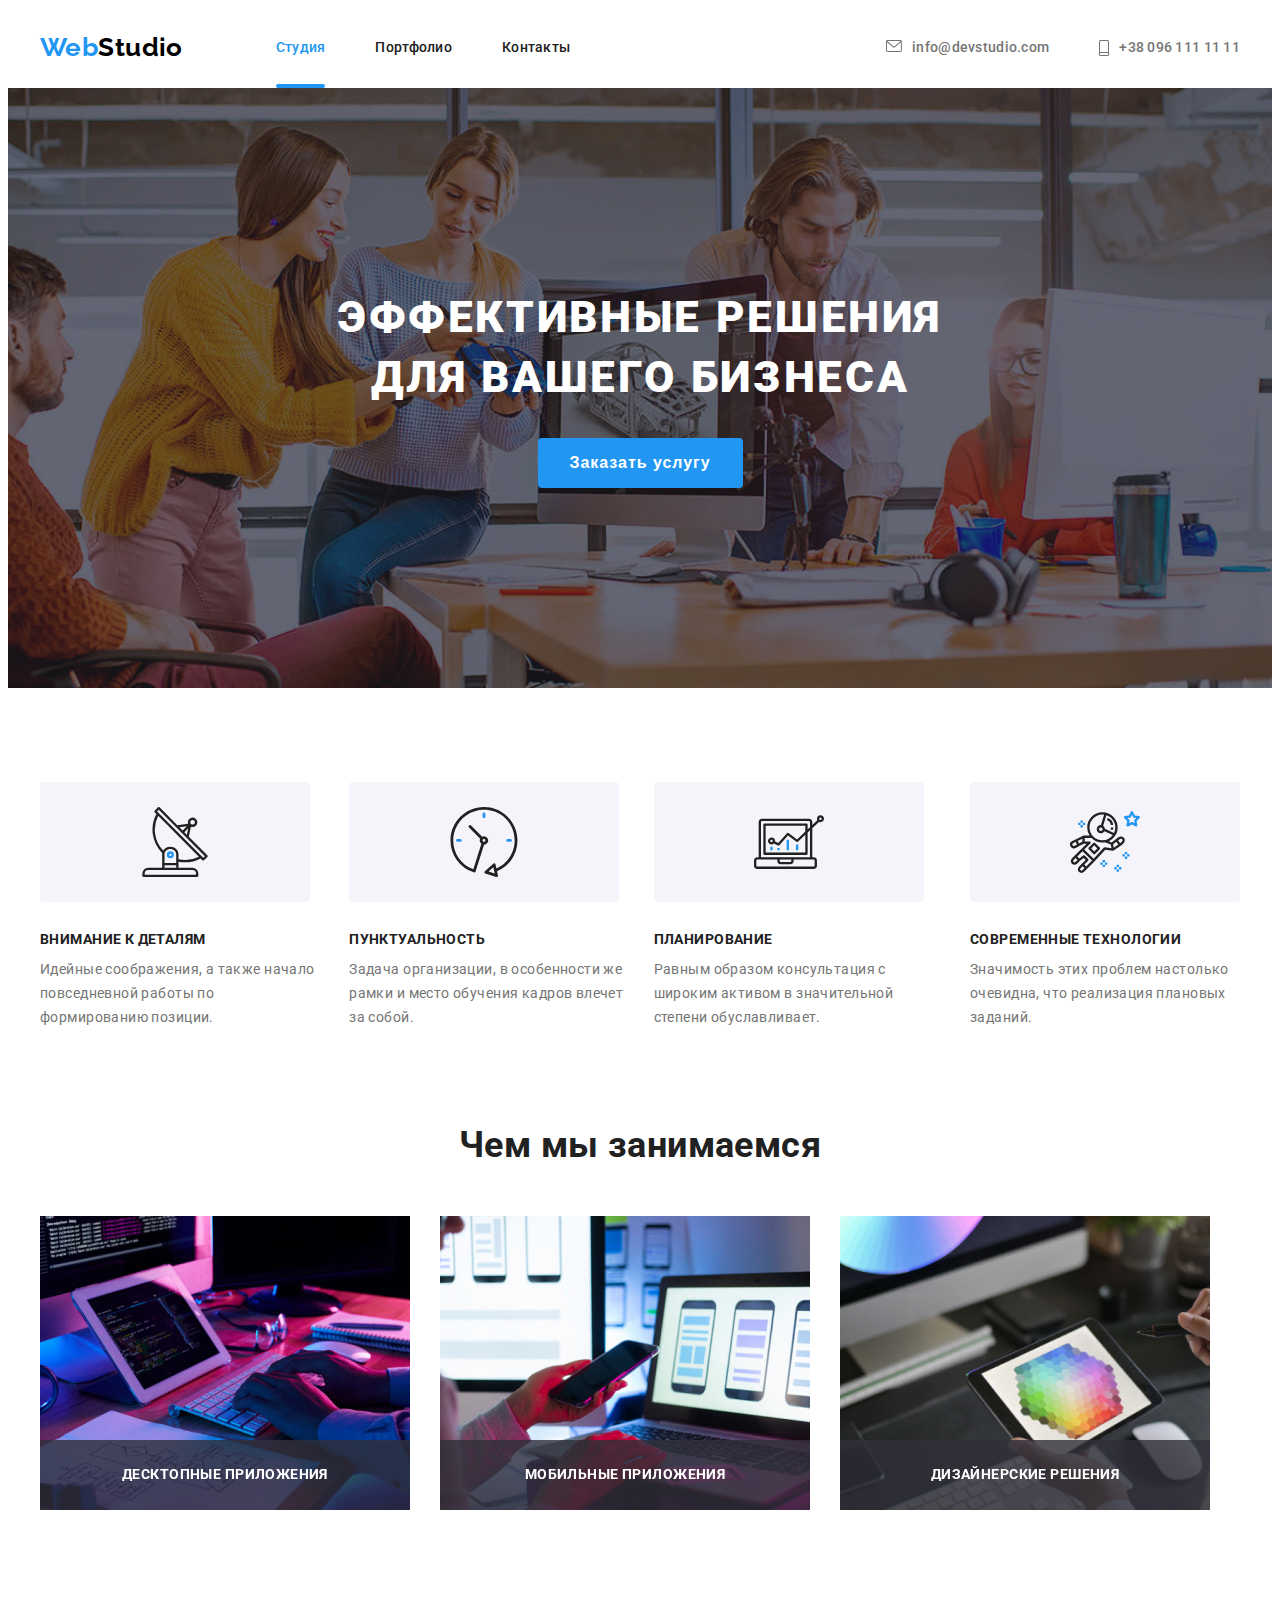
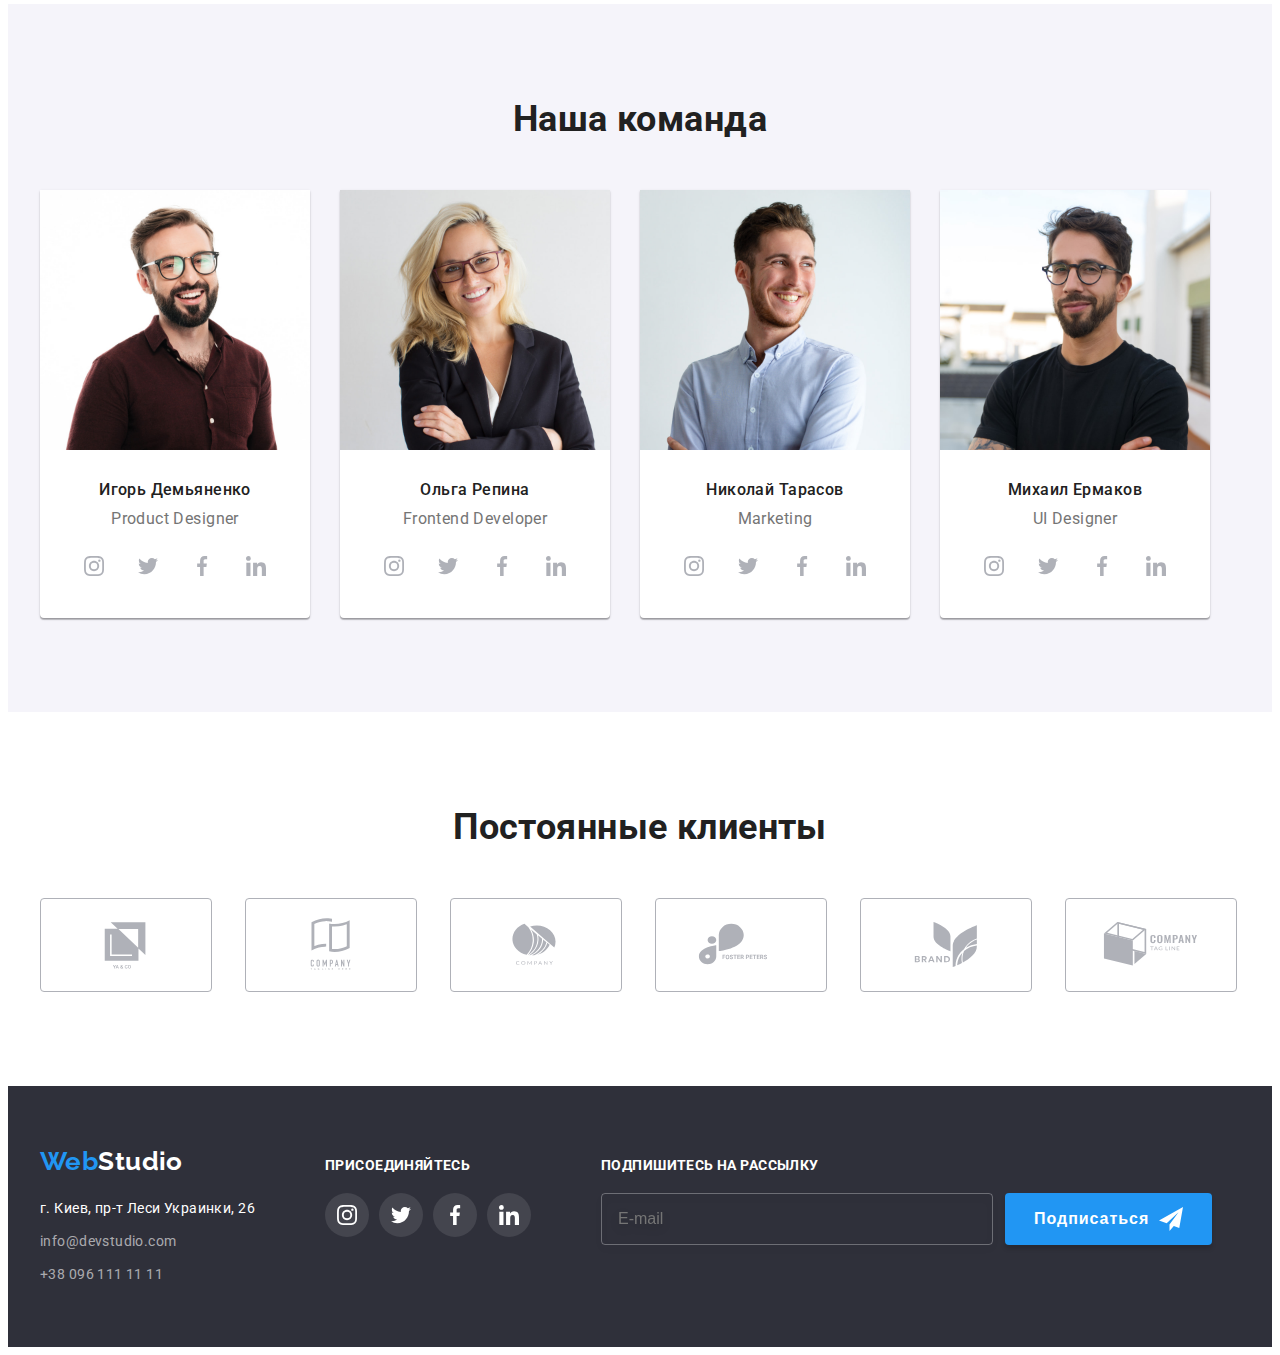
==== index.html @ 538cebd6 "Initial commit" ====
<!DOCTYPE html>
<html lang="ru">
<head>
    <meta charset="UTF-8">
    <meta http-equiv="X-UA-Compatible" content="IE=edge">
    <meta name="viewport" content="width=device-width, initial-scale=1.0">
    <title>Document</title>
    <link rel="preconnect" href="https://fonts.googleapis.com">
    <link rel="preconnect" href="https://fonts.gstatic.com" crossorigin>
    <link href="https://fonts.googleapis.com/css2?family=Raleway:wght@700&family=Roboto:wght@400;500;700;900&display=swap"
        rel="stylesheet">
        <link rel="stylesheet" href="https://cdnjs.cloudflare.com/ajax/libs/modern-normalize/1.1.0/modern-normalize.min.css"
            integrity="sha512-wpPYUAdjBVSE4KJnH1VR1HeZfpl1ub8YT/NKx4PuQ5NmX2tKuGu6U/JRp5y+Y8XG2tV+wKQpNHVUX03MfMFn9Q=="
            crossorigin="anonymous" referrerpolicy="no-referrer" />
    <link rel="stylesheet" href="./css/styles.css">
</head>
<body>
    <!-- Header -->
    <header>
        <div class="container nav">
        <nav class="main-nav">
            <a href="./index.html" class="logo">Web<span class="logo-header">Studio</span> </a>
            <ul class="site-nav-list">
                <li class="item"><a href="" class="link curent">Студия</a> </li>
                <li class="item"><a href="./portfolio.html" class="link">Портфолио</a> </li>
                <li class="item"><a href="" class="link">Контакты</a> </li>
            </ul>
        </nav>
        <ul class="site-nav-list adress">
            <li class="item"><a href="mailto:info@devstudio.com" class="adress-link" >
                <svg class="contacts-icon" width="16" height="12">
                    <use href="./images/sprite.svg#icon-mail"></use>
                </svg>info@devstudio.com</a></li>
            <li class="item"><a href="tel:+380961111111" class="adress-link" >
                <svg class="contacts-icon" width="10" height="16">
                    <use href="./images/sprite.svg#icon-phone"></use>
                </svg>+38 096 111 11 11</a> </li>
        </ul>
        </div>
    </header>
    <!-- Main -->
   <main>
        <section class="section-hero">
            <h1 class="section-title-hero">Эффективные решения для вашего бизнеса</h1>
                <button type="button" class="button-hero" data-modal-open>Заказать услугу</button>
                <div class="backdrop is-hidden" data-modal>
                    <div class="modal-wrapper">
                    <button class="modal-btn" data-modal-close><svg class="modal-icon" width="11" height="11">
                        <use href="./images/sprite.svg#icon-close"></use>
                    </svg></button>
                    <form class="modal-form">
                        <b class="form-title">Оставьте свои данные, мы вам перезвоним</b>
                        <label class="form-group">
                            <span class="form-label">Имя</span>
                            <input class="form-input" type="text" name="user-name">              
                            <svg class="form-icon" width="18" height="18">
                                <use href="./images/sprite.svg#icon-person"></use>
                            </svg>
                        </label>
                        <label class="form-group">
                            <span class="form-label">Телефон</span>
                            <input class="form-input" type="phone" name="user-phone">                
                            <svg class="form-icon" width="18" height="18">
                                <use href="./images/sprite.svg#icon-phone-form"></use>
                            </svg>
                        </label>
                        <label class="form-group">     
                            <span class="form-label">Почта</span>
                            <input class="form-input" type="mail" name="user-mail">                
                            <svg class="form-icon" width="18" height="18">
                                <use href="./images/sprite.svg#icon-email"></use>
                            </svg>
                        </label>
                        <label class="form-group">
                        <span class="form-label">Комментарий</span>
                        <textarea class="form-text" name="" id="" cols="30" rows="10" placeholder="Введите текст"></textarea>
                        </label>
                        <label class="form-policy-group">
                            <input class="checkbox visually-hidden" type="checkbox" value="" required>
                            <span class="custom-checkbox">
                                <svg class="custom-checkbox-icon" width="16" height="15">
                                    <use href="./images/sprite.svg#icon-check"></use>
                                </svg></span>
                            <span class="form-policy-discription">Соглашаюсь с рассылкой и принимаю <a href="" class="accent-discription">Условия договора</a></span>
                        </label>                 
                        <button class="submit-btn" type="submit">Отправить</button>
                    </form>
                    <div class="modal-form">
                    </div></div>
                </div>
            </section>
        <!-- Benefits -->
        <section class="section">
            <div class="container">
            <h2 class="visually-hidden">Наши преимущества</h2>
            <ul class="benefits-list">
                <li class="item">
                    <div class="benefits-item-icon"><svg class="benefits-icon" width="70" height="70">
                    <use href="./images/sprite.svg#icon-antenna"></use>
                </svg></div>
                    <h3 class="title">Внимание к деталям</h3>
                    <p class="benefits-item">Идейные соображения, а также начало повседневной работы по формированию позиции.</p>
                </li>
                <li class="item">
                    <div class="benefits-item-icon"><svg class="benefits-icon" width="70" height="70">
                        <use href="./images/sprite.svg#icon-clock"></use>
                    </svg></div>
                    <h3 class="title">Пунктуальность</h3>
                    <p class="benefits-item">Задача организации, в особенности же рамки и место обучения кадров влечет за собой.</p>
                </li>
                <li class="item">
                    <div class="benefits-item-icon"><svg class="benefits-icon" width="70" height="70">
                        <use href="./images/sprite.svg#icon-diagram"></use>
                    </svg></div>
                    <h3 class="title">Планирование</h3>
                    <p class="benefits-item">Равным образом консультация с широким активом в значительной степени обуславливает.</p>
                </li>
                <li class="item">
                    <div class="benefits-item-icon"><svg class="benefits-icon" width="70" height="70">
                        <use href="./images/sprite.svg#icon-astronaut"></use>
                    </svg></div>
                    <h3 class="title">Современные технологии</h3>
                    <p class="benefits-item">Значимость этих проблем настолько очевидна, что реализация плановых заданий.</p>
                </li>
            </ul>
            </div>
        </section>
        <!-- What are we doing -->
        <section class="section doing">
            <div class="container">
            <h2 class="section-title">Чем мы занимаемся</h2>
            <ul class="list">
                <li class="item"><img src="./images/work/box1.jpg" alt="Верстка" width="370" height="294"><p class="list-doing">Десктопные приложения</p> </li>
                <li class="item"><img src="./images/work/box2.jpg" alt="Дизайн" width="370" height="294"><p class="list-doing">Мобильные приложения</p> </li>
                <li class="item"><img src="./images/work/box3.jpg" alt="Цвета" width="370" height="294"><p class="list-doing">Дизайнерские решения</p> </li>
            </ul>
            </div>
        </section>
        <!-- Our team -->
        <section class="section-team">
            <div class="container">
            <h2 class="section-title">Наша команда</h2>
            <ul class="team-list">
                <li class="item"> <img src="./images/team/img1.jpg" alt="Наша команда" width="270" height="260">
                <div class="team-card"><h3 class="title">Игорь Демьяненко</h3>
                <p lang="en"  class="team-item">Product Designer</p>
                <ul class="socials list">
                    <li class="socials-item"> <a class="socials-link" href="" target="_blank" rel="noopener noreferrer" aria-label="Instagram">
                        <svg class="socials-icon" width="20" height="20" >
                            <use href="./images/sprite.svg#icon-instagram"></use>
                        </svg>
                    </a> </li>
                    <li class="socials-item"> <a class="socials-link" href="" target="_blank" rel="noopener noreferrer"
                            aria-label="Instagram">
                            <svg class="socials-icon" width="20" height="20">
                                <use href="./images/sprite.svg#icon-twitter"></use>
                            </svg>
                        </a> </li>
                    <li class="socials-item"> <a class="socials-link" href="" target="_blank" rel="noopener noreferrer"
                            aria-label="Instagram">
                            <svg class="socials-icon" width="20" height="20">
                                <use href="./images/sprite.svg#icon-facebook"></use>
                            </svg>
                        </a> </li>
                    <li class="socials-item"> <a class="socials-link" href="" target="_blank" rel="noopener noreferrer"
                            aria-label="Instagram">
                            <svg class="socials-icon" width="20" height="20">
                                <use href="./images/sprite.svg#icon-linkedin"></use>
                            </svg>
                        </a> </li>
                </ul></div>
            </li>
                <li class="item"> <img src="./images/team/img2.jpg" alt="Наша команда" width="270" height="260">
                <div class="team-card"><h3 class="title">Ольга Репина</h3>
                <p lang="en" class="team-item">Frontend Developer</p>
                <ul class="socials list">
                    <li class="socials-item"> <a class="socials-link" href="" target="_blank" rel="noopener noreferrer"
                            aria-label="Instagram">
                            <svg class="socials-icon" width="20" height="20">
                                <use href="./images/sprite.svg#icon-instagram"></use>
                            </svg>
                        </a> </li>
                    <li class="socials-item"> <a class="socials-link" href="" target="_blank" rel="noopener noreferrer"
                            aria-label="Instagram">
                            <svg class="socials-icon" width="20" height="20">
                                <use href="./images/sprite.svg#icon-twitter"></use>
                            </svg>
                        </a> </li>
                    <li class="socials-item"> <a class="socials-link" href="" target="_blank" rel="noopener noreferrer"
                            aria-label="Instagram">
                            <svg class="socials-icon" width="20" height="20">
                                <use href="./images/sprite.svg#icon-facebook"></use>
                            </svg>
                        </a> </li>
                    <li class="socials-item"> <a class="socials-link" href="" target="_blank" rel="noopener noreferrer"
                            aria-label="Instagram">
                            <svg class="socials-icon" width="20" height="20">
                                <use href="./images/sprite.svg#icon-linkedin"></use>
                            </svg>
                        </a> </li>
                </ul></div>
                </li>
                <li class="item"> <img src="./images/team/img3.jpg" alt="Наша команда" width="270" height="260">
                <div class="team-card"><h3 class="title">Николай Тарасов</h3>
                <p lang="en" class="team-item">Marketing</p>
                <ul class="socials list">
                    <li class="socials-item"> <a class="socials-link" href="" target="_blank" rel="noopener noreferrer"
                            aria-label="Instagram">
                            <svg class="socials-icon" width="20" height="20">
                                <use href="./images/sprite.svg#icon-instagram"></use>
                            </svg>
                        </a> </li>
                    <li class="socials-item"> <a class="socials-link" href="" target="_blank" rel="noopener noreferrer"
                            aria-label="Instagram">
                            <svg class="socials-icon" width="20" height="20">
                                <use href="./images/sprite.svg#icon-twitter"></use>
                            </svg>
                        </a> </li>
                    <li class="socials-item"> <a class="socials-link" href="" target="_blank" rel="noopener noreferrer"
                            aria-label="Instagram">
                            <svg class="socials-icon" width="20" height="20">
                                <use href="./images/sprite.svg#icon-facebook"></use>
                            </svg>
                        </a> </li>
                    <li class="socials-item"> <a class="socials-link" href="" target="_blank" rel="noopener noreferrer"
                            aria-label="Instagram">
                            <svg class="socials-icon" width="20" height="20">
                                <use href="./images/sprite.svg#icon-linkedin"></use>
                            </svg>
                        </a> </li>
                </ul></div>
                </li>
                <li class="item"> <img src="./images/team/img4.jpg" alt="Наша команда" width="270" height="260">
                <div class="team-card"><h3 class="title">Михаил Ермаков</h3>
                <p lang="en" class="team-item">UI Designer</p>
                <ul class="socials list">
                    <li class="socials-item"> <a class="socials-link" href="" target="_blank" rel="noopener noreferrer"
                            aria-label="Instagram">
                            <svg class="socials-icon" width="20" height="20">
                                <use href="./images/sprite.svg#icon-instagram"></use>
                            </svg>
                        </a> </li>
                    <li class="socials-item"> <a class="socials-link" href="" target="_blank" rel="noopener noreferrer"
                            aria-label="Instagram">
                            <svg class="socials-icon" width="20" height="20">
                                <use href="./images/sprite.svg#icon-twitter"></use>
                            </svg>
                        </a> </li>
                    <li class="socials-item"> <a class="socials-link" href="" target="_blank" rel="noopener noreferrer"
                            aria-label="Instagram">
                            <svg class="socials-icon" width="20" height="20">
                                <use href="./images/sprite.svg#icon-facebook"></use>
                            </svg>
                        </a> </li>
                    <li class="socials-item"> <a class="socials-link" href="" target="_blank" rel="noopener noreferrer"
                            aria-label="Instagram">
                            <svg class="socials-icon" width="20" height="20">
                                <use href="./images/sprite.svg#icon-linkedin"></use>
                            </svg>
                        </a> </li>
                </ul></div>
            </li>
            </ul>
            </div>
        </section>
        <!-- Clients -->
        <section class="section clients">
            <div class="container">
                <h2 class="clients-title">Постоянные клиенты</h2>
                <ul class="clients-list">
                    <li class="clients-item"><a class="clients-logo" href=""><svg class="clients-icon" width="106" height="60">
                        <use href="./images/sprite.svg#icon-logo"></use>
                    </svg></a></li>
                    <li class="clients-item"><a class="clients-logo" href=""><svg class="clients-icon" width="106" height="60">
                            <use href="./images/sprite.svg#icon-logo1"></use>
                        </svg></a></li>
                    <li class="clients-item"><a class="clients-logo" href=""><svg class="clients-icon" width="106" height="60">
                            <use href="./images/sprite.svg#icon-logo2"></use>
                        </svg></a></li>
                    <li class="clients-item"><a class="clients-logo" href=""><svg class="clients-icon" width="106" height="60">
                            <use href="./images/sprite.svg#icon-logo3"></use>
                        </svg></a></li>
                    <li class="clients-item"><a class="clients-logo" href=""><svg class="clients-icon" width="106" height="60">
                            <use href="./images/sprite.svg#icon-logo4"></use>
                        </svg></a></li>
                    <li class="clients-item"><a class="clients-logo" href=""><svg class="clients-icon" width="106" height="60">
                            <use href="./images/sprite.svg#icon-logo5"></use>
                        </svg></a></li>
                </ul>
            </div>
        </section>
   </main>
   <!-- Footer -->
    <footer class="main-footer">
        <div class="container footer">
        <div class="container-adress">
            <a href="" class="logo footer">Web<span class="logo-footer">Studio</span> </a>
        <address class="footer-adress">
        <ul class="footer-list">
            <li class="footer-item"><a href="https://www.google.com/maps/place/%D0%B1%D1%83%D0%BB.+%D0%9B%D0%B5%D1%81%D0%B8+%D0%A3%D0%BA%D1%80%D0%B0%D0%B8%D0%BD%D0%BA%D0%B8,+26,+%D0%9A%D0%B8%D0%B5%D0%B2,+02000" target="_blank" rel="nofollow noreferrer noapener" class="map-link">г. Киев, пр-т Леси Украинки, 26</a> </li>
            <li class="footer-item"><a href="mailto:info@devstudio.com" class="link-footer">info@devstudio.com</a></li>
            <li class="footer-item"><a href="tel:+380961111111" class="link-footer">+38 096 111 11 11</a> </li>
        </ul>
        </address>
        </div>
        <div class="footer-socials">
            <p class="footer-title">присоединяйтесь</p>
            <ul class="footer-socials-list">
            <li class="footer-socials-item"> <a class="footer-socials-link" href="" target="_blank" rel="noopener noreferrer"
                    aria-label="Instagram">
                    <svg class="footer-socials-icon" width="20" height="20">
                        <use href="./images/sprite.svg#icon-instagram"></use>
                    </svg>
                </a> </li>
            <li class="footer-socials-item"> <a class="footer-socials-link" href="" target="_blank" rel="noopener noreferrer"
                    aria-label="Instagram">
                    <svg class="footer-socials-icon" width="20" height="20">
                        <use href="./images/sprite.svg#icon-twitter"></use>
                    </svg>
                </a> </li>
            <li class="footer-socials-item"> <a class="footer-socials-link" href="" target="_blank" rel="noopener noreferrer"
                    aria-label="Instagram">
                    <svg class="footer-socials-icon" width="20" height="20">
                        <use href="./images/sprite.svg#icon-facebook"></use>
                    </svg>
                </a> </li>
            <li class="footer-socials-item"> <a class="footer-socials-link" href="" target="_blank" rel="noopener noreferrer"
                    aria-label="Instagram">
                    <svg class="footer-socials-icon" width="20" height="20">
                        <use href="./images/sprite.svg#icon-linkedin"></use>
                    </svg>
                </a> </li>
        </ul></div>
        <div class="footer-subscribe">
            <p class="footer-title">Подпишитесь на рассылку</p>
            <form class="subscribe-form" name="subscribe-form">
                <label class="footer-form-group" for="">
                    <input  class="footer-input" type="email" placeholder="E-mail">
                    <button class="footer-submit-btn" type="submit">Подписаться
                        <svg class="footer-form-icon" width="24" height="24">
                            <use href="./images/sprite.svg#icon-send"></use>
                        </svg>
                    </button>
                
                </label>
            </form>
        </div>
        </div>
    </footer>
    <script src="./js/modal.js"></script>
</body>
</html>
---- css/styles.css ----
/* цвет основного текста #757575 */
/* цвет вторичного текста ##212121 */
/* белый #FFFFFF */
/* акцент #2196F3 */
/* вторичный цвет фона F5F4FA */
/* логотип #000000 */
/* footer adress #FFFFFF 60% */
/* Footer #2F303A */

:root{
    --primary-text-color: #757575;
    --title-text-color: #212121;
    --accent-color: #2196F3;
    --white: #FFFFFF;
    --footer: #2F303A;
    --backround-color: #F5F4FA;
    --logo:#000000;
    --footer-adress: rgba(255, 255, 255, 0.6);
    --hero: rgba(47, 48, 58, 0.4);
    --icon: #AFB1B8;
}
body {
   background-color: var(--white);
   color: var(--primary-text-color);
   font-family: 'Roboto', sans-serif;
   letter-spacing: 0.03em;
   font-size: 14px;

}
 .visually-hidden {
    position: absolute;
    width: 1px;
    height: 1px;
    margin: -1px;
    border: 0;
    padding: 0;

    white-space: nowrap;
    clip-path: inset(100%);
    clip: rect(0 0 0 0);
    overflow: hidden;
}
.container{
    margin-left: auto;
    margin-right: auto;
    width: 1200px;
    padding-left: 15px;
    padding-right: 15px;
}
ul{
    list-style: none;
    padding: 0;
    margin: 0;
}
h1, h2, h3, p{
    margin: 0;
}
img{
    display: block;
    max-width: 100%;
    max-height: 100%;
    height: auto;
}
.section, .filters{
    padding-top: 94px;
    padding-bottom: 94px;
}
/* Logo */
.logo {
    display: block;
    color: var(--accent-color);
    font-family: Raleway, sans-serif;
    font-weight: 700;
    font-size: 26px;
    line-height: 1.19;        
    text-decoration: none;
}
.main-nav .logo{
    padding-top: 24px;
    padding-bottom: 25px;
}
.logo-header{
    color: var(--logo);
}
.logo-footer{
   color: var(--white);
}
/* Site nav */
.adress-link{
    display: flex;}
.contacts-icon{
    display: flex;
    margin-right: 10px;
    fill: currentColor;
}
.site-nav-list{
    margin-left: 93px;
}
.site-nav-list.adress{
    margin-left: auto;
}
.container.nav, .main-nav{
    display: flex;
    align-items: center;
}
.site-nav-list .link.curent{
    position: relative;
    color: var(--accent-color);
}
.link.curent::after{
    content: "";
    position: absolute;
    right: 0;
    bottom: 0;
    width: 100%;
    height: 4px;
    background-color: var(--accent-color);
    border-radius: 2px;
}
.site-nav-list, .main-nav{
    display: flex;
    justify-content: center;
    align-items: center;
}
.site-nav-list .item:not(:last-child){
    margin-right: 50px;
}
.site-nav-list .adress-link{
    color: var(--primary-text-color);
    font-weight: 500;
    line-height: 1.14; 
    letter-spacing: 0.02em;
    text-decoration: none;
}
.site-nav-list .link,
.adress-link {
    display: flex;
    padding-top: 32px;
    padding-bottom: 32px;
    color: var(--title-text-color);
    font-weight: 500;
    line-height: 1.14;
    letter-spacing: 0.02em;
    text-decoration: none;
    transition: color 250ms cubic-bezier(0.4, 0, 0.2, 1);
}
.site-nav-list .link:hover,
.site-nav-list .link:focus,
.adress-link:hover,
.adress-link:focus {
   color: var(--accent-color);
   fill: currentColor;
}
/* Hero */
.button-hero{
    cursor: pointer;
    background-color: var(--accent-color);
    color: var(--white);
    font-weight: 700;
    font-size: 16px;
    line-height: 1.88;
    text-align: center;
    letter-spacing: 0.06em;
    display: inline-block;
    padding: 10px 32px;
    border-radius: 4px;
    border: none;
    min-width: 200px;
    min-height: 50px;
    transition: background-color 250ms cubic-bezier(0.4, 0, 0.2, 1);
}
.button-hero:hover, .button-hero:focus{
    background-color: var(--primary-text-color);
}
.section-hero{
    background-image: linear-gradient(var(--hero),var(--hero)), 
    url(../images/logo/logo.jpg);
    background-repeat: no-repeat;
    background-position: center;
    background-size: cover;
    max-width: 1600px;
    max-height: 600px;
    margin-left: auto;
    margin-right: auto;
    background-color: var(--footer);
    text-align: center;
    padding-top: 200px;
    padding-bottom: 200px;
}
.section-title-hero{
    width: 696px;
    color: var(--white);
    font-weight: 900;
    font-size: 44px;
    line-height: 1.36;
    text-align: center;
    letter-spacing: 0.06em;
    text-transform: uppercase;
    margin-top: 0px;
    margin-bottom: 30px;
    margin-left: auto;
    margin-right: auto;
}
.section-title{
    color: var(--title-text-color);
    font-weight: 700;
    font-size: 36px;
    line-height: 1.17;
    text-align: center; 
    margin-top: 0px;
    margin-bottom: 50px; 
}
/* Modal form */
.form-group{
    position: relative;
}
.form-icon{
    position: absolute;
    bottom: 11px;
    left: 12px;
    transition: fill 250ms cubic-bezier(0.4, 0, 0.2, 1);
}
.form-group:hover .form-icon,
.form-group:focus-within .form-icon {
    fill: var(--accent-color);
}
.form-title{
    display: block;
    margin-bottom: 12px;
    font-weight: 700;
    font-size: 20px;
    line-height: 1.15;
    text-align: center;
    color: var(--title-text-color);
}
.form-group{
    display: block;
    margin-bottom: 10px;
}
.form-label{
    display: block;
    margin-bottom: 4px;
    text-align: left;
    font-weight: 400;
    font-size: 12px;
    line-height: 1.17;
    letter-spacing: 0.01em;
    color: var(--primary-text-color);
}
.form-input {
    width: 100%;
    padding: 11px 35px;
    outline: transparent;
    border-radius: 4px;
    border: 1px solid rgba(33, 33, 33, 0.2);
    transition: border 250ms cubic-bezier(0.4, 0, 0.2, 1);
}
.form-text{
    resize: none;
    width: 100%;
    padding: 12px 16px;
    outline: transparent;
    border-radius: 4px;
    border: 1px solid rgba(33, 33, 33, 0.2);
    transition: border 250ms cubic-bezier(0.4, 0, 0.2, 1);
}
.form-group:hover .form-input,
.form-group:focus-within .form-input,
.form-group:hover .form-text,
.form-group:focus-within .form-text {
    border: 1px solid var(--accent-color);
}
.form-policy-group{
    display: flex;
    align-items: center;
    justify-content: center;
}
.custom-checkbox{
    width: 16px;
    height: 15px;
    margin-right: 10px;
    display: flex;
    align-items: center;
    justify-content: center;
    outline: 2px solid #212121;
    outline-offset: -2px;
    border-radius: 3px;
    transition: backround-color 250ms cubic-bezier(0.4, 0, 0.2, 1);
    transition: outline 250ms cubic-bezier(0.4, 0, 0.2, 1);
}
.custom-checkbox-icon{
    opacity: 0;
    transition: opacity 250ms cubic-bezier(0.4, 0, 0.2, 1);
    transition: color 250ms cubic-bezier(0.4, 0, 0.2, 1);
}
.checkbox:checked+.custom-checkbox .custom-checkbox-icon{
    opacity: 1;
    fill: var(--white);
}
.checkbox:checked+.custom-checkbox{
    background-color: var(--accent-color);
    outline: transparent;
}
.accent-discription{
    color: var(--accent-color);
}
.submit-btn{
    margin-top: 30px;
    background-color: var(--accent-color);
    color: var(--white);
    cursor: pointer;
    font-weight: 700;
    font-size: 16px;
    line-height: 1.88;
    letter-spacing: 0.06em;
    padding: 10px 55px;
    border: none;
    box-shadow: 0px 4px 4px rgba(0, 0, 0, 0.15);
    border-radius: 4px;
    transition: background-color 250ms cubic-bezier(0.4, 0, 0.2, 1);
}
.submit-btn:hover, .submit-btn:focus{
    background-color: var(--primary-text-color);
}
.backdrop{
    position: fixed;
    top: 0;
    left: 0;
    width: 100%;
    height: 100%;
    background-color: rgba(0, 0, 0, 0.2);
    opacity: 1;
    transition: opacity 250ms cubic-bezier(0.4, 0, 0.2, 1);
}
.backdrop.is-hidden{
    opacity: 0;
    pointer-events: none;
}
.modal-btn{
    display: flex;
    align-items: center;
    justify-content: center;
    position: absolute;
    top: 8px;
    right: 8px;
    width: 30px;
    height: 30px;
    padding: 0;
    border: 1px solid rgba(0, 0, 0, 0.1);
    border-radius: 50%;
    background-color: transparent;
    cursor: pointer;
    transition: fill 250ms cubic-bezier(0.4, 0, 0.2, 1);
}
.modal-btn:hover .modal-icon, .modal-btn:focus-within .moda-icon{
    fill: var(--accent-color);
}
.backdrop.is-hidden .modal-wrapper{
    transform: translate(-50%, -50%) scale(0.8)
}
.modal-wrapper{
    position: absolute;
    top: 50%;
    left: 50%;
    padding: 40px;
    background-color: var(--white);
    width: 528px;
    box-shadow: 0px 1px 3px rgba(0, 0, 0, 0.12), 0px 1px 1px rgba(0, 0, 0, 0.14), 0px 2px 1px rgba(0, 0, 0, 0.2);
    border-radius: 4px;
    transform: translate(-50%, -50%) scale(1);
    transition: transform 250ms cubic-bezier(0.4, 0, 0.2, 1);
}
.moda-icon{
    background-color: var(--logo);
}
/* Benefits */
.benefits-item-icon{
    display: flex;
    justify-content: center;
    align-items: center;
    background-color: var(--backround-color);
    border-radius: 4px;
    width: 270px;
    height: 120px;
    margin-bottom: 30px;
}
.benefits-list{
    display: flex;
}
.benefits-list .item:not(:last-child){
    margin-right: 30px;
}
.benefits-list .title {
    color: var(--title-text-color);
    font-weight: 700;
    font-size: 14px;
    line-height: 1.14;
    text-transform: uppercase;
    margin-bottom: 10px;
}
.benefits-item {
    line-height: 1.71;
    margin: 0;
}
/* Doing */
.list .item{
    position: relative;
}
.list-doing{
    position: absolute;
    right: 0;
    bottom: 0;
    width: 100%;
    height: 70px;
    display: flex;
    justify-content: center;
    align-items: center;
    font-weight: 700;
    line-height: 1.14;
    text-align: center;
    text-transform: uppercase;
    color: var(--white);
    background-color: rgba(47, 48, 58, 0.8);
}
.section.doing{
    padding-top: 0;
}
.list{
    display: flex;
}
.list .item:not(:last-child), 
.team-list .item:not(:last-child){
margin-right: 30px;
}
/* Team */
.socials-link {
    display: flex;
    align-items: center;
    justify-content: center;
    width: 44px;
    height: 44px;
    background-color: var(--white);
    border-radius: 50%;
    transition: background-color 250ms cubic-bezier(0.4, 0, 0.2, 1);
}
.socials-icon {
    fill: var(--icon);
    transition: fill 250ms cubic-bezier(0.4, 0, 0.2, 1);
}
.socials-link:hover .socials-icon,
.socials-link:focus .socials-icon {
    fill: var(--white);
}
.socials-link:focus,
.socials-link:hover {
    background-color: var(--accent-color);
}
.socials{
    display: flex;
    justify-content: center;
    align-items: center;
}
.socials-item:not(:last-child){
    margin-right: 10px;
}
.team-list .item{
    background-color: var(--white);
    box-shadow: 0px 1px 3px rgba(0, 0, 0, 0.12), 0px 1px 1px rgba(0, 0, 0, 0.14), 0px 2px 1px rgba(0, 0, 0, 0.2);
        border-radius: 0px 0px 4px 4px;
}
.team-card{
    padding-top: 30px;
    padding-bottom: 30px;
}
.team-list{
    display: flex;
}
.section-team{
    background-color: var(--backround-color) ;
    padding-top: 94px;
    padding-bottom: 94px;
}
.team-list .title {
    color: var(--title-text-color);
    font-weight: 500;
    font-size: 16px;
    line-height: 1.19;
    text-align: center;
    margin-bottom: 10px;
}
.team-item{
    font-size: 16px;
    line-height: 1.19;
    text-align: center;
    margin-bottom: 16px;
}
/* Clients */
.clients-title{
    margin-bottom: 50px;
    font-weight: 700;
    font-size: 36px;
    line-height: 42px;
    text-align: center;
    color: var(--title-text-color);
}
.clients-list {
    display: flex;
}
.clients-item {
    width: 100%;
}
.clients-item:not(:last-child){
    margin-right: 30px;
}
.clients-logo {
    display: flex;
    width: 170px;
    height: 92px;
    justify-content: center;
    align-items: center;
    border: 1px solid var(--icon);
    border-radius: 4px;
    cursor: pointer;
    transition: color 250ms cubic-bezier(0.4, 0, 0.2, 1);
}
.clients-icon{
    fill: var(--icon);
    transition: fill 250ms cubic-bezier(0.4, 0, 0.2, 1);
}
.clients-logo:hover,
.clients-logo:focus {
    border: 1px solid var(--accent-color);
}
.clients-logo:focus .clients-icon,
.clients-logo:hover .clients-icon{
        fill: var(--accent-color);
}
/* Button */
.button{
    font-family: 'Roboto';
    color: var(--white) ;
    background-color: var(--accent-color) ;
    font-family: inherit;
    font-weight: 700;
    font-size: 16px;
    line-height: 1.88;
    display: flex;
    align-items: center;
    text-align: center;
    letter-spacing: 0.06em;
    cursor: pointer;
}
/* Footer */
.footer-socials{
    margin-right: 70px;
}
.footer-socials-list{
    display: flex;
}
.container-adress{
    margin-right: 70px;
}
.container.footer{
    align-items: baseline;
    display: flex;
}
.footer-socials-link{
    display: flex;
    align-items: center;
    justify-content: center;
    width: 44px;
    height: 44px;
    background-color: rgba(255, 255, 255, 0.1);
    border-radius: 50%;
    transition: background-color 250ms cubic-bezier(0.4, 0, 0.2, 1);
}
.footer-socials-link:hover,.footer-socials-link:focus{
    background-color: var(--accent-color);
}
.footer-socials-item:not(:last-child){
    margin-right: 10px;
}

.footer-socials-icon{
    fill: var(--white);
}
.footer-title{
    display: block;
    font-size: 14px;
    font-weight: 700;
    line-height: 16px;
    text-transform: uppercase;
    color: var(--white);
    margin-bottom: 20px;
}
.main-footer{
    display: flex;
}
.logo.footer{
    margin-bottom: 20px;
}
.footer-item:not(:last-child){
    margin-bottom: 9px;
}
.main-footer{
    background-color: var(--footer);
}
.map-link{
    color: var(--white);
    text-decoration: none;
    transition: color 250ms cubic-bezier(0.4, 0, 0.2, 1);
}
.link-footer{
    color: var(--footer-adress);
    text-decoration: none;
    transition: color 250ms cubic-bezier(0.4, 0, 0.2, 1);
}
.map-link:hover,
.map-link:focus,
.link-footer:hover,
.link-footer:focus{
    color: var(--accent-color);
}
.footer-list{
    font-style: normal;
    line-height: 1.71;
}
.main-footer{
    padding-top: 60px;
    padding-bottom: 60px;
}
.footer-form-group{
    display: flex;
}
.footer-submit-btn{
    display: flex;
    align-items: center;
    justify-content: center;
    padding: 10px 29px;
    cursor: pointer;
    color: var(--white);
    background-color: var(--accent-color);
    border: none;
    box-shadow: 0px 4px 4px rgba(0, 0, 0, 0.15);
    border-radius: 4px;
    font-weight: 700;
    font-size: 16px;
    line-height: 1.88;
    letter-spacing: 0.06em;
    transition: color 250ms cubic-bezier(0.4, 0, 0.2, 1);
    transition: background-color 250ms cubic-bezier(0.4, 0, 0.2, 1);
}
.footer-form-icon{
    fill: var(--white);
    margin-left: 10px;
}
.footer-submit-btn:hover, .footer-submit-btn:focus{
    background-color: var(--primary-text-color);
}
.footer-input{
    width: 358px;
    font-weight: 400;
    font-size: 16px;
    line-height: 1.25;
    color: var(--white);
    background-color: transparent;
    margin-right: 12px;
    padding: 15px 16px;
    border: 1px solid rgba(255, 255, 255, 0.3);
    filter: drop-shadow(0px 4px 4px rgba(0, 0, 0, 0.15));
    border-radius: 4px;
    outline: none;
    transition: border 250ms cubic-bezier(0.4, 0, 0.2, 1);
}
.footer-input:hover, .footer-input:focus{
    border: 1px solid var(--accent-color);
}
/* Portfolio */
.header-portfolio{
    border-bottom: 1px solid #ECECEC;
}
/* filters */
.button-list {
    padding: 6px 22px;
    cursor: pointer;
    font-family: 'Roboto';
    font-weight: 500;
    font-size: 16px;
    line-height: 1.6;
    text-align: center;
    letter-spacing: 0.03em;
    color: var(--title-text-color);
    background-color: var(--backround-color);
    border-radius: 4px;
    border: none;
    transition: box-shadow 250ms cubic-bezier(0.4, 0, 0.2, 1),
    color 250ms cubic-bezier(0.4, 0, 0.2, 1),
    background-color 250ms cubic-bezier(0.4, 0, 0.2, 1);
}
.button-list:hover,
.button-list:focus {
    color: var(--white);
    background-color: var(--accent-color);
    box-shadow: 0px 3px 1px rgba(0, 0, 0, 0.1), 0px 1px 2px rgba(0, 0, 0, 0.08), 0px 2px 2px rgba(0, 0, 0, 0.12);
}
.filterd-list{
    display: flex;
    justify-content: center;
    align-items: center;
}
  
.filterd-list .item:not(:last-child){
    margin-right: 8px;
}
/* Projects */
.projects-list{
    display: flex;
    flex-wrap: wrap;
    margin-top: 50px;
}
.projects-list .item{
    /* width: calc((100%-60px)/3); */
    margin-bottom: 30px;
    margin-right: 30px;
}
.projects-img-txt{
    position: relative;
    overflow: hidden;
}
.projects-txt{
    position: absolute;
    width: 100%;
    height: 100%;
    top: 0;
    left: 0;
    transform: translateY(100%);
    padding: 63px 24px;
    font-size: 18px;
    line-height: 1.56;
    color: var(--white);
    background-color: rgba(33, 150, 243, 0.9);
    transition: transform 250ms cubic-bezier(0.4, 0, 0.2, 1);
}
.projects-list .item:nth-child(3n){
    margin-right: 0;
}
.projects-list .item:nth-last-child(-n+3){
    margin-bottom: 0;
}
.projects-link{
    color: var(--title-text-color);
    font-weight: 700;
    font-size: 18px;
    line-height: 2;
    letter-spacing: 0.06em;
    margin-bottom: 4px;
}
.projects-item{
    color: var(--primary-text-color);
    font-size: 16px;
    line-height: 1.9;
}
.projects-href{
    display: block;
    text-decoration: none;
    transition: box-shadow 250ms cubic-bezier(0.4, 0, 0.2, 1);
}
.projects-border {
    border: 1px solid #EEEEEE;
    border-top: none;
    padding: 20px 24px;
}
.projects-href:hover, .projects-href:focus{
    box-shadow: 0px 1px 1px rgba(0, 0, 0, 0.12), 0px 4px 4px rgba(0, 0, 0, 0.06), 1px 4px 6px rgba(0, 0, 0, 0.16);
    transform: translateY(0);
    opacity: 1;
}
.projects-href:hover .projects-txt, .projects-href:focus .projects-txt{
    transform: translateY(0);
    opacity: 1;
}
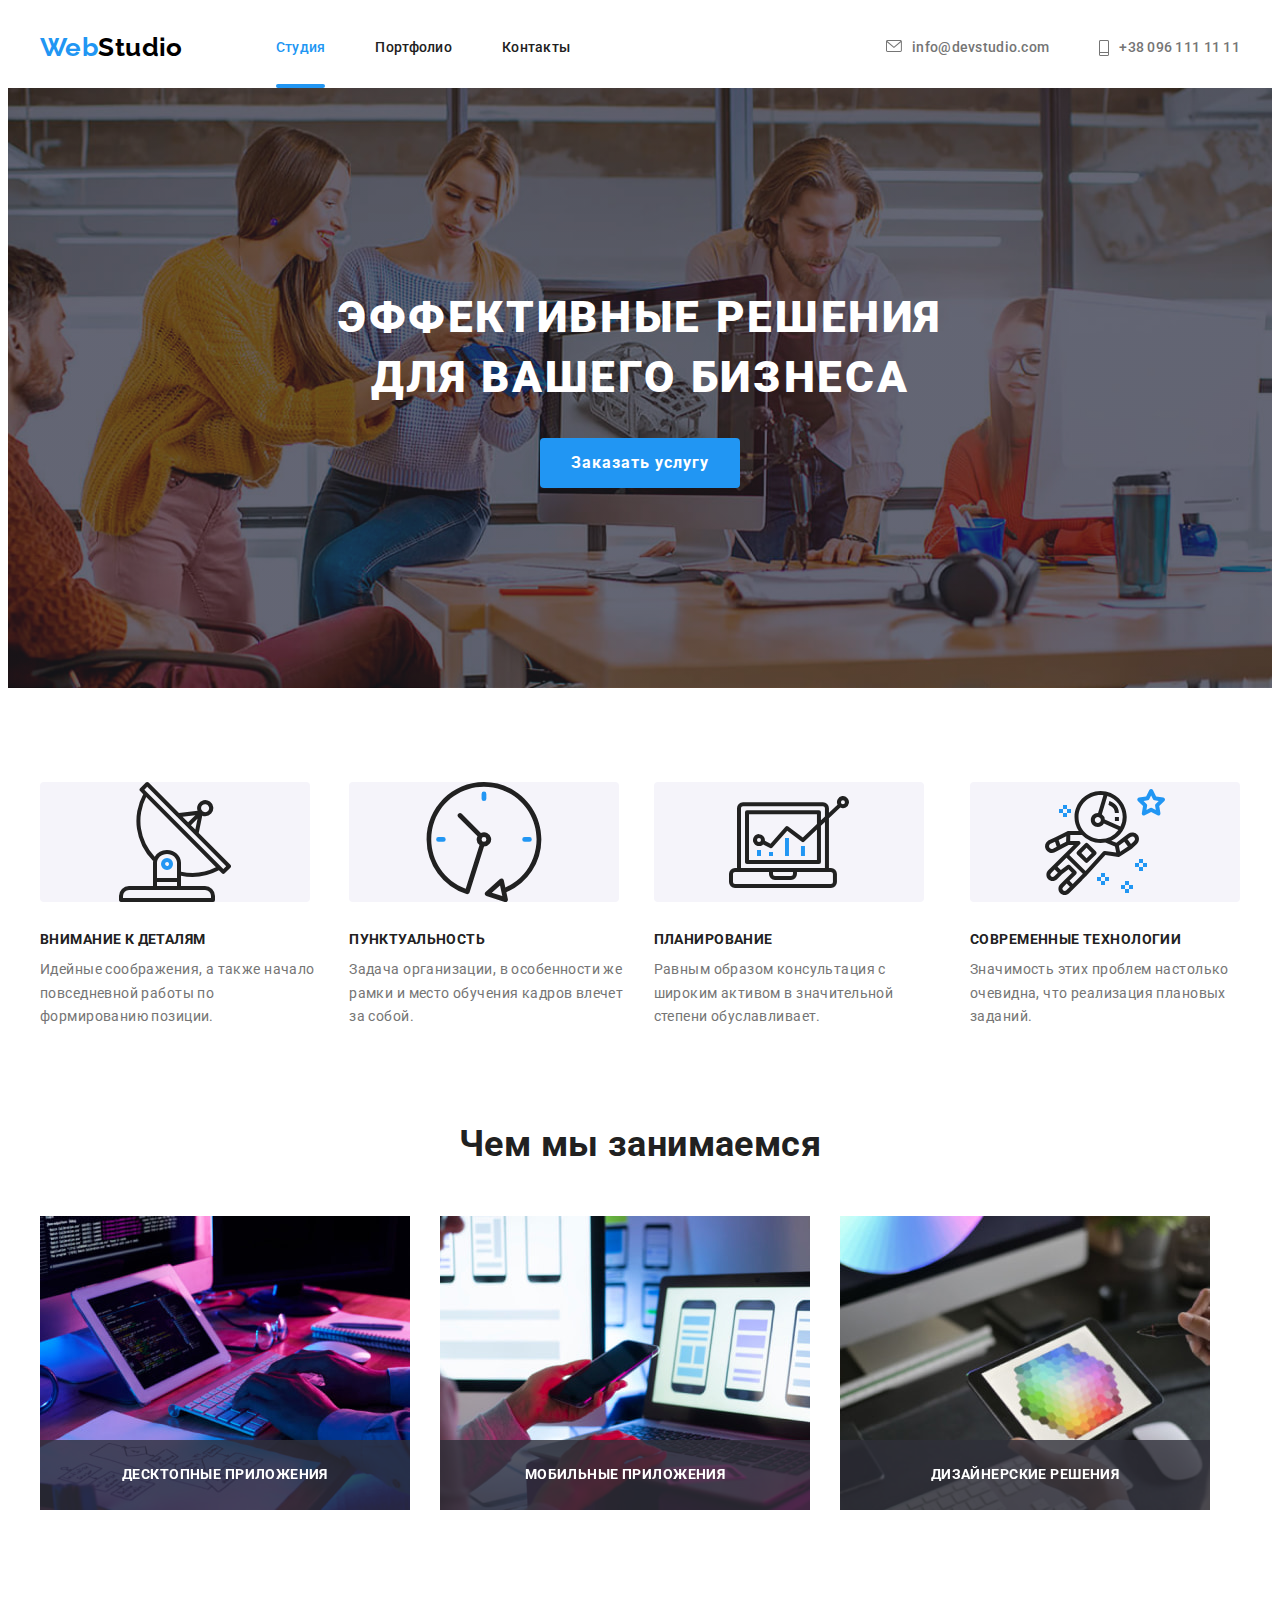
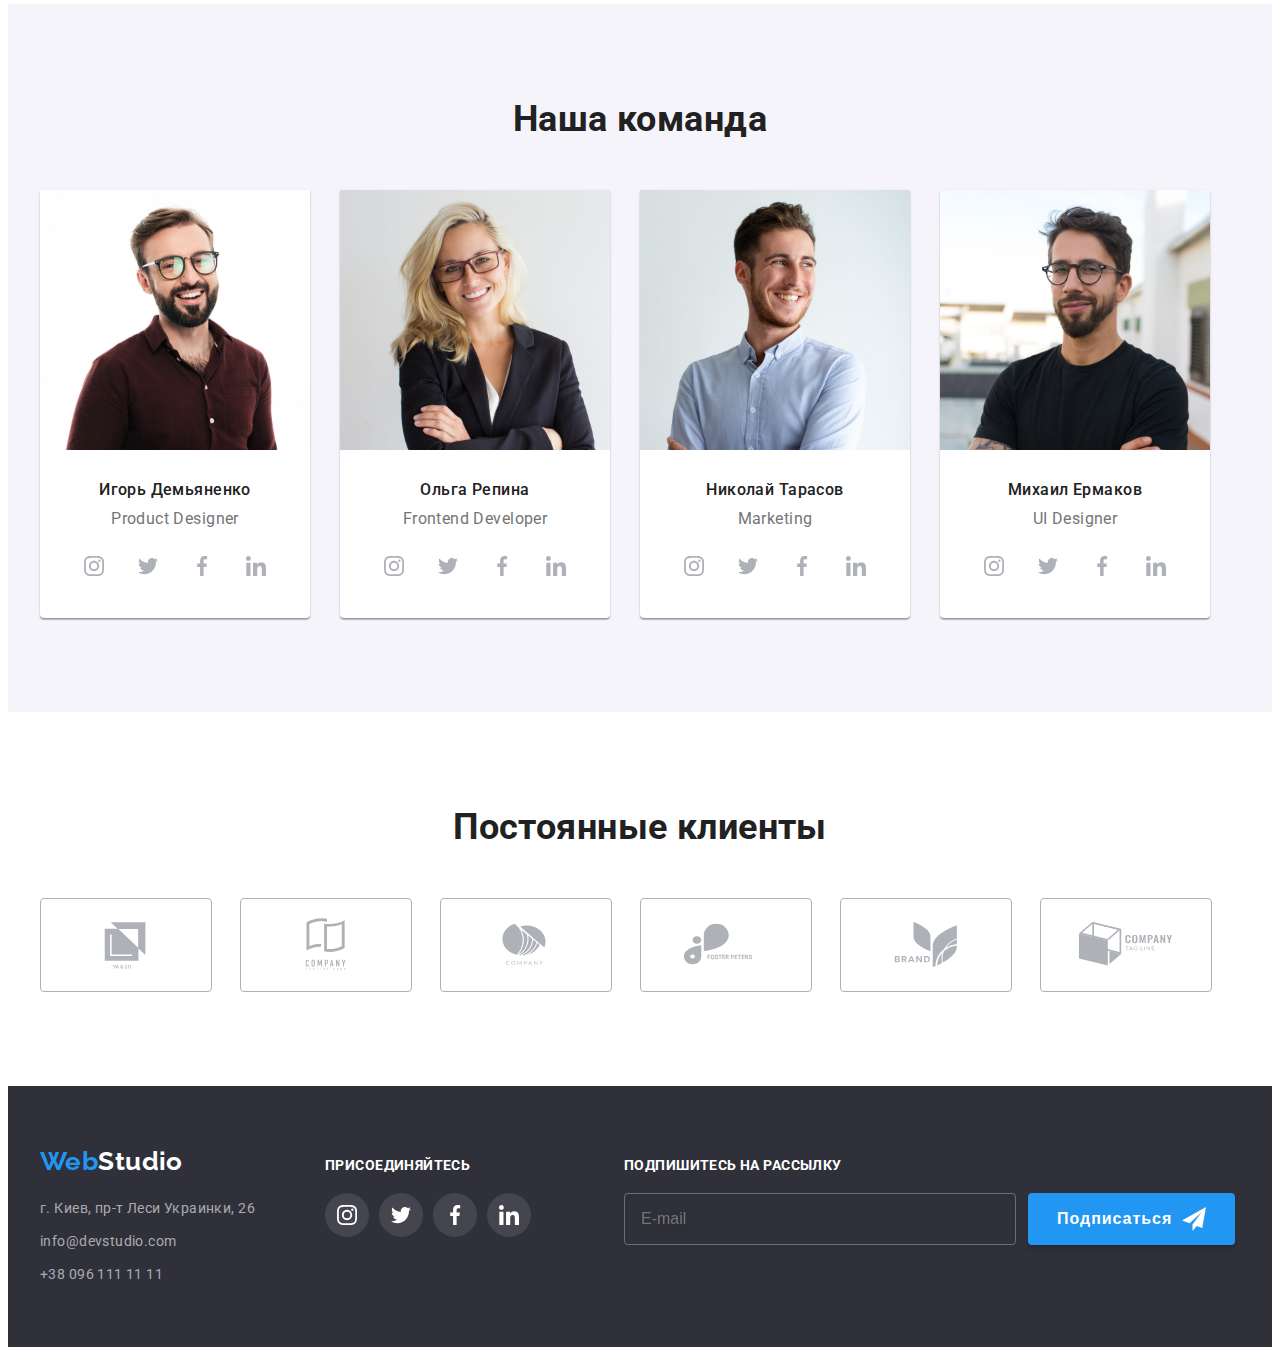
==== commit 917d7bd0: "add bem" ====
--- a/index.html
+++ b/index.html
@@ -16,23 +16,23 @@
 </head>
 <body>
     <!-- Header -->
-    <header>
-        <div class="container nav">
+    <header class="header">
+        <div class="container header__container">
         <nav class="main-nav">
-            <a href="./index.html" class="logo">Web<span class="logo-header">Studio</span> </a>
-            <ul class="site-nav-list">
-                <li class="item"><a href="" class="link curent">Студия</a> </li>
-                <li class="item"><a href="./portfolio.html" class="link">Портфолио</a> </li>
-                <li class="item"><a href="" class="link">Контакты</a> </li>
+            <a href="./index.html" class="logo logo__header">Web<span class="logo logo__header--black">Studio</span> </a>
+            <ul class="site-nav">
+                <li class="site-nav__item"><a href="" class="site-nav__link site-nav__link--curent">Студия</a> </li>
+                <li class="site-nav__item"><a href="./portfolio.html" class="site-nav__link">Портфолио</a> </li>
+                <li class="site-nav__item"><a href="" class="site-nav__link">Контакты</a> </li>
             </ul>
         </nav>
-        <ul class="site-nav-list adress">
-            <li class="item"><a href="mailto:info@devstudio.com" class="adress-link" >
-                <svg class="contacts-icon" width="16" height="12">
+        <ul class="site-nav header__site-nav">
+            <li class="site-nav__item"><a href="mailto:info@devstudio.com" class="site-nav__link site-nav__link--primary" >
+                <svg class="site-nav__icon" width="16" height="12">
                     <use href="./images/sprite.svg#icon-mail"></use>
                 </svg>info@devstudio.com</a></li>
-            <li class="item"><a href="tel:+380961111111" class="adress-link" >
-                <svg class="contacts-icon" width="10" height="16">
+            <li class="site-nav__item"><a href="tel:+380961111111" class="site-nav__link site-nav__link--primary" >
+                <svg class="site-nav__icon" width="10" height="16">
                     <use href="./images/sprite.svg#icon-phone"></use>
                 </svg>+38 096 111 11 11</a> </li>
         </ul>
@@ -40,9 +40,9 @@
     </header>
     <!-- Main -->
    <main>
-        <section class="section-hero">
-            <h1 class="section-title-hero">Эффективные решения для вашего бизнеса</h1>
-                <button type="button" class="button-hero" data-modal-open>Заказать услугу</button>
+        <section class="hero section">
+            <h1 class="section-title hero__section-title">Эффективные решения для вашего бизнеса</h1>
+                <button type="button" class="btn" data-modal-open>Заказать услугу</button>
                 <div class="backdrop is-hidden" data-modal>
                     <div class="modal-wrapper">
                     <button class="modal-btn" data-modal-close><svg class="modal-icon" width="11" height="11">
@@ -88,173 +88,173 @@
                     <div class="modal-form">
                     </div></div>
                 </div>
-            </section>
+        </section>
         <!-- Benefits -->
-        <section class="section">
+        <section class="benefits section">
             <div class="container">
             <h2 class="visually-hidden">Наши преимущества</h2>
-            <ul class="benefits-list">
-                <li class="item">
-                    <div class="benefits-item-icon"><svg class="benefits-icon" width="70" height="70">
+            <ul class="section-list">
+                <li class="section-item">
+                    <div class="benefits-card"><svg class="benefits-card__icon" width="70" height="70">
                     <use href="./images/sprite.svg#icon-antenna"></use>
                 </svg></div>
-                    <h3 class="title">Внимание к деталям</h3>
-                    <p class="benefits-item">Идейные соображения, а также начало повседневной работы по формированию позиции.</p>
-                </li>
-                <li class="item">
-                    <div class="benefits-item-icon"><svg class="benefits-icon" width="70" height="70">
+                    <h3 class="benefits-card__title">Внимание к деталям</h3>
+                    <p class="benefits-card__item">Идейные соображения, а также начало повседневной работы по формированию позиции.</p>
+                </li>
+                <li class="section-item">
+                    <div class="benefits-card"><svg class="benefits-card__icon" width="70" height="70">
                         <use href="./images/sprite.svg#icon-clock"></use>
                     </svg></div>
-                    <h3 class="title">Пунктуальность</h3>
-                    <p class="benefits-item">Задача организации, в особенности же рамки и место обучения кадров влечет за собой.</p>
-                </li>
-                <li class="item">
-                    <div class="benefits-item-icon"><svg class="benefits-icon" width="70" height="70">
+                    <h3 class="benefits-card__title">Пунктуальность</h3>
+                    <p class="benefits-card__item">Задача организации, в особенности же рамки и место обучения кадров влечет за собой.</p>
+                </li>
+                <li class="section-item">
+                    <div class="benefits-card"><svg class="benefits-card__icon" width="70" height="70">
                         <use href="./images/sprite.svg#icon-diagram"></use>
                     </svg></div>
-                    <h3 class="title">Планирование</h3>
-                    <p class="benefits-item">Равным образом консультация с широким активом в значительной степени обуславливает.</p>
-                </li>
-                <li class="item">
-                    <div class="benefits-item-icon"><svg class="benefits-icon" width="70" height="70">
+                    <h3 class="benefits-card__title">Планирование</h3>
+                    <p class="benefits-card__item">Равным образом консультация с широким активом в значительной степени обуславливает.</p>
+                </li>
+                <li class="section-item">
+                    <div class="benefits-card"><svg class="benefits-card__icon" width="70" height="70">
                         <use href="./images/sprite.svg#icon-astronaut"></use>
                     </svg></div>
-                    <h3 class="title">Современные технологии</h3>
-                    <p class="benefits-item">Значимость этих проблем настолько очевидна, что реализация плановых заданий.</p>
+                    <h3 class="benefits-card__title">Современные технологии</h3>
+                    <p class="benefits-card__item">Значимость этих проблем настолько очевидна, что реализация плановых заданий.</p>
                 </li>
             </ul>
             </div>
         </section>
         <!-- What are we doing -->
-        <section class="section doing">
+        <section class="works section">
             <div class="container">
             <h2 class="section-title">Чем мы занимаемся</h2>
-            <ul class="list">
-                <li class="item"><img src="./images/work/box1.jpg" alt="Верстка" width="370" height="294"><p class="list-doing">Десктопные приложения</p> </li>
-                <li class="item"><img src="./images/work/box2.jpg" alt="Дизайн" width="370" height="294"><p class="list-doing">Мобильные приложения</p> </li>
-                <li class="item"><img src="./images/work/box3.jpg" alt="Цвета" width="370" height="294"><p class="list-doing">Дизайнерские решения</p> </li>
+            <ul class="section-list">
+                <li class="section-item works__section-item"><img src="./images/work/box1.jpg" alt="Верстка" width="370" height="294"><p class="section-item__description">Десктопные приложения</p> </li>
+                <li class="section-item works__section-item"><img src="./images/work/box2.jpg" alt="Дизайн" width="370" height="294"><p class="section-item__description">Мобильные приложения</p> </li>
+                <li class="section-item works__section-item"><img src="./images/work/box3.jpg" alt="Цвета" width="370" height="294"><p class="section-item__description">Дизайнерские решения</p> </li>
             </ul>
             </div>
         </section>
         <!-- Our team -->
-        <section class="section-team">
+        <section class="team section">
             <div class="container">
             <h2 class="section-title">Наша команда</h2>
-            <ul class="team-list">
-                <li class="item"> <img src="./images/team/img1.jpg" alt="Наша команда" width="270" height="260">
-                <div class="team-card"><h3 class="title">Игорь Демьяненко</h3>
-                <p lang="en"  class="team-item">Product Designer</p>
-                <ul class="socials list">
-                    <li class="socials-item"> <a class="socials-link" href="" target="_blank" rel="noopener noreferrer" aria-label="Instagram">
-                        <svg class="socials-icon" width="20" height="20" >
+            <ul class="section-list">
+                <li class="section-item team__section-item"> <img src="./images/team/img1.jpg" alt="Наша команда" width="270" height="260">
+                <div class="team-card"><h3 class="team-card__title">Игорь Демьяненко</h3>
+                <p lang="en" class="team-card__item">Product Designer</p>
+                <ul class="socials-list">
+                    <li class="socials-list__item"> <a class="socials-list__link" href="" target="_blank" rel="noopener noreferrer" aria-label="Instagram">
+                        <svg class="socials-list__icon" width="20" height="20" >
                             <use href="./images/sprite.svg#icon-instagram"></use>
                         </svg>
                     </a> </li>
-                    <li class="socials-item"> <a class="socials-link" href="" target="_blank" rel="noopener noreferrer"
-                            aria-label="Instagram">
-                            <svg class="socials-icon" width="20" height="20">
+                    <li class="socials-list__item"> <a class="socials-list__link" href="" target="_blank" rel="noopener noreferrer"
+                            aria-label="Instagram">
+                            <svg class="socials-list__icon" width="20" height="20">
                                 <use href="./images/sprite.svg#icon-twitter"></use>
                             </svg>
                         </a> </li>
-                    <li class="socials-item"> <a class="socials-link" href="" target="_blank" rel="noopener noreferrer"
-                            aria-label="Instagram">
-                            <svg class="socials-icon" width="20" height="20">
+                    <li class="socials-list__item"> <a class="socials-list__link" href="" target="_blank" rel="noopener noreferrer"
+                            aria-label="Instagram">
+                            <svg class="socials-list__icon" width="20" height="20">
                                 <use href="./images/sprite.svg#icon-facebook"></use>
                             </svg>
                         </a> </li>
-                    <li class="socials-item"> <a class="socials-link" href="" target="_blank" rel="noopener noreferrer"
-                            aria-label="Instagram">
-                            <svg class="socials-icon" width="20" height="20">
+                    <li class="socials-list__item"> <a class="socials-list__link" href="" target="_blank" rel="noopener noreferrer"
+                            aria-label="Instagram">
+                            <svg class="socials-list__icon" width="20" height="20">
                                 <use href="./images/sprite.svg#icon-linkedin"></use>
                             </svg>
                         </a> </li>
                 </ul></div>
-            </li>
-                <li class="item"> <img src="./images/team/img2.jpg" alt="Наша команда" width="270" height="260">
-                <div class="team-card"><h3 class="title">Ольга Репина</h3>
-                <p lang="en" class="team-item">Frontend Developer</p>
-                <ul class="socials list">
-                    <li class="socials-item"> <a class="socials-link" href="" target="_blank" rel="noopener noreferrer"
-                            aria-label="Instagram">
-                            <svg class="socials-icon" width="20" height="20">
+                </li>
+                <li class="section-item team__section-item"> <img src="./images/team/img2.jpg" alt="Наша команда" width="270" height="260">
+                <div class="team-card"><h3 class="team-card__title">Ольга Репина</h3>
+                <p lang="en" class="team-card__item">Frontend Developer</p>
+                <ul class="socials-list">
+                    <li class="socials-list__item"> <a class="socials-list__link" href="" target="_blank" rel="noopener noreferrer"
+                            aria-label="Instagram">
+                            <svg class="socials-list__icon" width="20" height="20">
                                 <use href="./images/sprite.svg#icon-instagram"></use>
                             </svg>
                         </a> </li>
-                    <li class="socials-item"> <a class="socials-link" href="" target="_blank" rel="noopener noreferrer"
-                            aria-label="Instagram">
-                            <svg class="socials-icon" width="20" height="20">
+                    <li class="socials-list__item"> <a class="socials-list__link" href="" target="_blank" rel="noopener noreferrer"
+                            aria-label="Instagram">
+                            <svg class="socials-list__icon" width="20" height="20">
                                 <use href="./images/sprite.svg#icon-twitter"></use>
                             </svg>
                         </a> </li>
-                    <li class="socials-item"> <a class="socials-link" href="" target="_blank" rel="noopener noreferrer"
-                            aria-label="Instagram">
-                            <svg class="socials-icon" width="20" height="20">
+                    <li class="socials-list__item"> <a class="socials-list__link" href="" target="_blank" rel="noopener noreferrer"
+                            aria-label="Instagram">
+                            <svg class="socials-list__icon" width="20" height="20">
                                 <use href="./images/sprite.svg#icon-facebook"></use>
                             </svg>
                         </a> </li>
-                    <li class="socials-item"> <a class="socials-link" href="" target="_blank" rel="noopener noreferrer"
-                            aria-label="Instagram">
-                            <svg class="socials-icon" width="20" height="20">
+                    <li class="socials-list__item"> <a class="socials-list__link" href="" target="_blank" rel="noopener noreferrer"
+                            aria-label="Instagram">
+                            <svg class="socials-list__icon" width="20" height="20">
                                 <use href="./images/sprite.svg#icon-linkedin"></use>
                             </svg>
                         </a> </li>
                 </ul></div>
                 </li>
-                <li class="item"> <img src="./images/team/img3.jpg" alt="Наша команда" width="270" height="260">
-                <div class="team-card"><h3 class="title">Николай Тарасов</h3>
-                <p lang="en" class="team-item">Marketing</p>
-                <ul class="socials list">
-                    <li class="socials-item"> <a class="socials-link" href="" target="_blank" rel="noopener noreferrer"
-                            aria-label="Instagram">
-                            <svg class="socials-icon" width="20" height="20">
+                <li class="section-item team__section-item"> <img src="./images/team/img3.jpg" alt="Наша команда" width="270" height="260">
+                <div class="team-card"><h3 class="team-card__title">Николай Тарасов</h3>
+                <p lang="en" class="team-card__item">Marketing</p>
+                <ul class="socials-list">
+                    <li class="socials-list__item"> <a class="socials-list__link" href="" target="_blank" rel="noopener noreferrer"
+                            aria-label="Instagram">
+                            <svg class="socials-list__icon" width="20" height="20">
                                 <use href="./images/sprite.svg#icon-instagram"></use>
                             </svg>
                         </a> </li>
-                    <li class="socials-item"> <a class="socials-link" href="" target="_blank" rel="noopener noreferrer"
-                            aria-label="Instagram">
-                            <svg class="socials-icon" width="20" height="20">
+                    <li class="socials-list__item"> <a class="socials-list__link" href="" target="_blank" rel="noopener noreferrer"
+                            aria-label="Instagram">
+                            <svg class="socials-list__icon" width="20" height="20">
                                 <use href="./images/sprite.svg#icon-twitter"></use>
                             </svg>
                         </a> </li>
-                    <li class="socials-item"> <a class="socials-link" href="" target="_blank" rel="noopener noreferrer"
-                            aria-label="Instagram">
-                            <svg class="socials-icon" width="20" height="20">
+                    <li class="socials-list__item"> <a class="socials-list__link" href="" target="_blank" rel="noopener noreferrer"
+                            aria-label="Instagram">
+                            <svg class="socials-list__icon" width="20" height="20">
                                 <use href="./images/sprite.svg#icon-facebook"></use>
                             </svg>
                         </a> </li>
-                    <li class="socials-item"> <a class="socials-link" href="" target="_blank" rel="noopener noreferrer"
-                            aria-label="Instagram">
-                            <svg class="socials-icon" width="20" height="20">
+                    <li class="socials-list__item"> <a class="socials-list__link" href="" target="_blank" rel="noopener noreferrer"
+                            aria-label="Instagram">
+                            <svg class="socials-list__icon" width="20" height="20">
                                 <use href="./images/sprite.svg#icon-linkedin"></use>
                             </svg>
                         </a> </li>
                 </ul></div>
                 </li>
-                <li class="item"> <img src="./images/team/img4.jpg" alt="Наша команда" width="270" height="260">
-                <div class="team-card"><h3 class="title">Михаил Ермаков</h3>
-                <p lang="en" class="team-item">UI Designer</p>
-                <ul class="socials list">
-                    <li class="socials-item"> <a class="socials-link" href="" target="_blank" rel="noopener noreferrer"
-                            aria-label="Instagram">
-                            <svg class="socials-icon" width="20" height="20">
+                <li class="section-item team__section-item"> <img src="./images/team/img4.jpg" alt="Наша команда" width="270" height="260">
+                <div class="team-card"><h3 class="team-card__title">Михаил Ермаков</h3>
+                <p lang="en" class="team-card__item">UI Designer</p>
+                <ul class="socials-list">
+                    <li class="socials-list__item"> <a class="socials-list__link" href="" target="_blank" rel="noopener noreferrer"
+                            aria-label="Instagram">
+                            <svg class="socials-list__icon" width="20" height="20">
                                 <use href="./images/sprite.svg#icon-instagram"></use>
                             </svg>
                         </a> </li>
-                    <li class="socials-item"> <a class="socials-link" href="" target="_blank" rel="noopener noreferrer"
-                            aria-label="Instagram">
-                            <svg class="socials-icon" width="20" height="20">
+                    <li class="socials-list__item"> <a class="socials-list__link" href="" target="_blank" rel="noopener noreferrer"
+                            aria-label="Instagram">
+                            <svg class="socials-list__icon" width="20" height="20">
                                 <use href="./images/sprite.svg#icon-twitter"></use>
                             </svg>
                         </a> </li>
-                    <li class="socials-item"> <a class="socials-link" href="" target="_blank" rel="noopener noreferrer"
-                            aria-label="Instagram">
-                            <svg class="socials-icon" width="20" height="20">
+                    <li class="socials-list__item"> <a class="socials-list__link" href="" target="_blank" rel="noopener noreferrer"
+                            aria-label="Instagram">
+                            <svg class="socials-list__icon" width="20" height="20">
                                 <use href="./images/sprite.svg#icon-facebook"></use>
                             </svg>
                         </a> </li>
-                    <li class="socials-item"> <a class="socials-link" href="" target="_blank" rel="noopener noreferrer"
-                            aria-label="Instagram">
-                            <svg class="socials-icon" width="20" height="20">
+                    <li class="socials-list__item"> <a class="socials-list__link" href="" target="_blank" rel="noopener noreferrer"
+                            aria-label="Instagram">
+                            <svg class="socials-list__icon" width="20" height="20">
                                 <use href="./images/sprite.svg#icon-linkedin"></use>
                             </svg>
                         </a> </li>
@@ -264,26 +264,26 @@
             </div>
         </section>
         <!-- Clients -->
-        <section class="section clients">
+        <section class="clients section">
             <div class="container">
-                <h2 class="clients-title">Постоянные клиенты</h2>
+                <h2 class="section-title">Постоянные клиенты</h2>
                 <ul class="clients-list">
-                    <li class="clients-item"><a class="clients-logo" href=""><svg class="clients-icon" width="106" height="60">
+                    <li class="clients-list__item"><a class="clients-list__logo" href=""><svg class="clients-list__icon" width="106" height="60">
                         <use href="./images/sprite.svg#icon-logo"></use>
                     </svg></a></li>
-                    <li class="clients-item"><a class="clients-logo" href=""><svg class="clients-icon" width="106" height="60">
+                    <li class="clients-list__item"><a class="clients-list__logo" href=""><svg class="clients-list__icon" width="106" height="60">
                             <use href="./images/sprite.svg#icon-logo1"></use>
                         </svg></a></li>
-                    <li class="clients-item"><a class="clients-logo" href=""><svg class="clients-icon" width="106" height="60">
+                    <li class="clients-list__item"><a class="clients-list__logo" href=""><svg class="clients-list__icon" width="106" height="60">
                             <use href="./images/sprite.svg#icon-logo2"></use>
                         </svg></a></li>
-                    <li class="clients-item"><a class="clients-logo" href=""><svg class="clients-icon" width="106" height="60">
+                    <li class="clients-list__item"><a class="clients-list__logo" href=""><svg class="clients-list__icon" width="106" height="60">
                             <use href="./images/sprite.svg#icon-logo3"></use>
                         </svg></a></li>
-                    <li class="clients-item"><a class="clients-logo" href=""><svg class="clients-icon" width="106" height="60">
+                    <li class="clients-list__item"><a class="clients-list__logo" href=""><svg class="clients-list__icon" width="106" height="60">
                             <use href="./images/sprite.svg#icon-logo4"></use>
                         </svg></a></li>
-                    <li class="clients-item"><a class="clients-logo" href=""><svg class="clients-icon" width="106" height="60">
+                    <li class="clients-list__item"><a class="clients-list__logo" href=""><svg class="clients-list__icon" width="106" height="60">
                             <use href="./images/sprite.svg#icon-logo5"></use>
                         </svg></a></li>
                 </ul>
@@ -294,39 +294,39 @@
     <footer class="main-footer">
         <div class="container footer">
         <div class="container-adress">
-            <a href="" class="logo footer">Web<span class="logo-footer">Studio</span> </a>
+            <a href="" class="logo logo__footer">Web<span class="logo logo__footer--white">Studio</span> </a>
         <address class="footer-adress">
         <ul class="footer-list">
-            <li class="footer-item"><a href="https://www.google.com/maps/place/%D0%B1%D1%83%D0%BB.+%D0%9B%D0%B5%D1%81%D0%B8+%D0%A3%D0%BA%D1%80%D0%B0%D0%B8%D0%BD%D0%BA%D0%B8,+26,+%D0%9A%D0%B8%D0%B5%D0%B2,+02000" target="_blank" rel="nofollow noreferrer noapener" class="map-link">г. Киев, пр-т Леси Украинки, 26</a> </li>
-            <li class="footer-item"><a href="mailto:info@devstudio.com" class="link-footer">info@devstudio.com</a></li>
-            <li class="footer-item"><a href="tel:+380961111111" class="link-footer">+38 096 111 11 11</a> </li>
+            <li class="footer-list__item"><a href="https://www.google.com/maps/place/%D0%B1%D1%83%D0%BB.+%D0%9B%D0%B5%D1%81%D0%B8+%D0%A3%D0%BA%D1%80%D0%B0%D0%B8%D0%BD%D0%BA%D0%B8,+26,+%D0%9A%D0%B8%D0%B5%D0%B2,+02000" target="_blank" rel="nofollow noreferrer noapener" class="footer-list__link footer-list__link--map">г. Киев, пр-т Леси Украинки, 26</a> </li>
+            <li class="footer-list__item"><a href="mailto:info@devstudio.com" class="footer-list__link">info@devstudio.com</a></li>
+            <li class="footer-list__item"><a href="tel:+380961111111" class="footer-list__link">+38 096 111 11 11</a> </li>
         </ul>
         </address>
         </div>
         <div class="footer-socials">
             <p class="footer-title">присоединяйтесь</p>
-            <ul class="footer-socials-list">
-            <li class="footer-socials-item"> <a class="footer-socials-link" href="" target="_blank" rel="noopener noreferrer"
+            <ul class="socials-list">
+            <li class="socials-list__item"> <a class="socials-list__link socials-list__link--dark" href="" target="_blank" rel="noopener noreferrer"
                     aria-label="Instagram">
-                    <svg class="footer-socials-icon" width="20" height="20">
+                    <svg class="socials-list__icon socials-list__icon--white" width="20" height="20">
                         <use href="./images/sprite.svg#icon-instagram"></use>
                     </svg>
                 </a> </li>
-            <li class="footer-socials-item"> <a class="footer-socials-link" href="" target="_blank" rel="noopener noreferrer"
+            <li class="socials-list__item"> <a class="socials-list__link socials-list__link--dark" href="" target="_blank" rel="noopener noreferrer"
                     aria-label="Instagram">
-                    <svg class="footer-socials-icon" width="20" height="20">
+                    <svg class="socials-list__icon socials-list__icon--white" width="20" height="20">
                         <use href="./images/sprite.svg#icon-twitter"></use>
                     </svg>
                 </a> </li>
-            <li class="footer-socials-item"> <a class="footer-socials-link" href="" target="_blank" rel="noopener noreferrer"
+            <li class="socials-list__item"> <a class="socials-list__link socials-list__link--dark" href="" target="_blank" rel="noopener noreferrer"
                     aria-label="Instagram">
-                    <svg class="footer-socials-icon" width="20" height="20">
+                    <svg class="socials-list__icon socials-list__icon--white" width="20" height="20">
                         <use href="./images/sprite.svg#icon-facebook"></use>
                     </svg>
                 </a> </li>
-            <li class="footer-socials-item"> <a class="footer-socials-link" href="" target="_blank" rel="noopener noreferrer"
+            <li class="socials-list__item"> <a class="socials-list__link socials-list__link--dark" href="" target="_blank" rel="noopener noreferrer"
                     aria-label="Instagram">
-                    <svg class="footer-socials-icon" width="20" height="20">
+                    <svg class="socials-list__icon socials-list__icon--white" width="20" height="20">
                         <use href="./images/sprite.svg#icon-linkedin"></use>
                     </svg>
                 </a> </li>
--- a/css/styles.css
+++ b/css/styles.css
@@ -23,8 +23,9 @@
    background-color: var(--white);
    color: var(--primary-text-color);
    font-family: 'Roboto', sans-serif;
+   font-weight: 400;
+   font-size: 14px;
    letter-spacing: 0.03em;
-   font-size: 14px;
 
 }
  .visually-hidden {
@@ -61,13 +62,13 @@
     max-height: 100%;
     height: auto;
 }
-.section, .filters{
+.section{
     padding-top: 94px;
     padding-bottom: 94px;
 }
 /* Logo */
 .logo {
-    display: block;
+    display: flex;
     color: var(--accent-color);
     font-family: Raleway, sans-serif;
     font-weight: 700;
@@ -75,39 +76,30 @@
     line-height: 1.19;        
     text-decoration: none;
 }
-.main-nav .logo{
+.logo__header{
     padding-top: 24px;
     padding-bottom: 25px;
 }
-.logo-header{
+.logo__header--black{
     color: var(--logo);
-}
-.logo-footer{
+   }
+.logo__footer {
+    margin-bottom: 20px;
+   }
+.logo__footer--white{
    color: var(--white);
 }
 /* Site nav */
-.adress-link{
-    display: flex;}
-.contacts-icon{
+.site-nav__icon{
     display: flex;
     margin-right: 10px;
     fill: currentColor;
 }
-.site-nav-list{
-    margin-left: 93px;
-}
-.site-nav-list.adress{
-    margin-left: auto;
-}
-.container.nav, .main-nav{
-    display: flex;
-    align-items: center;
-}
-.site-nav-list .link.curent{
-    position: relative;
-    color: var(--accent-color);
-}
-.link.curent::after{
+.header__container{
+    display: flex;
+    align-items: center;
+}
+.site-nav__link--curent::after{
     content: "";
     position: absolute;
     right: 0;
@@ -117,23 +109,25 @@
     background-color: var(--accent-color);
     border-radius: 2px;
 }
-.site-nav-list, .main-nav{
-    display: flex;
-    justify-content: center;
-    align-items: center;
-}
-.site-nav-list .item:not(:last-child){
-    margin-right: 50px;
-}
-.site-nav-list .adress-link{
-    color: var(--primary-text-color);
+.main-nav{
+    display: flex;
+    justify-content: center;
+    align-items: center;
+}
+.site-nav{
+    display: flex;
+    justify-content: center;
+    align-items: center;
+    margin-left: 93px;
     font-weight: 500;
     line-height: 1.14; 
     letter-spacing: 0.02em;
     text-decoration: none;
 }
-.site-nav-list .link,
-.adress-link {
+.site-nav__item:not(:last-child) {
+    margin-right: 50px;
+}
+.site-nav__link {
     display: flex;
     padding-top: 32px;
     padding-bottom: 32px;
@@ -144,35 +138,47 @@
     text-decoration: none;
     transition: color 250ms cubic-bezier(0.4, 0, 0.2, 1);
 }
-.site-nav-list .link:hover,
-.site-nav-list .link:focus,
-.adress-link:hover,
-.adress-link:focus {
+.site-nav__link:hover,
+.site-nav__link:focus {
    color: var(--accent-color);
    fill: currentColor;
 }
-/* Hero */
-.button-hero{
-    cursor: pointer;
+.header__site-nav {
+    margin-left: auto;
+}
+.site-nav__link--primary{
+    color: var(--primary-text-color);
+}
+.site-nav__link--curent {
+    position: relative;
+    color: var(--accent-color);
+}
+/* Button */
+.btn {
+    color: var(--white);
     background-color: var(--accent-color);
-    color: var(--white);
+    font-family: inherit;
     font-weight: 700;
     font-size: 16px;
     line-height: 1.88;
+    display: inline-block;
+    align-items: center;
     text-align: center;
     letter-spacing: 0.06em;
-    display: inline-block;
-    padding: 10px 32px;
+    cursor: pointer;
+    padding: 10px auto;
     border-radius: 4px;
     border: none;
     min-width: 200px;
     min-height: 50px;
     transition: background-color 250ms cubic-bezier(0.4, 0, 0.2, 1);
 }
-.button-hero:hover, .button-hero:focus{
+.btn:hover,
+.btn:focus {
     background-color: var(--primary-text-color);
 }
-.section-hero{
+/* Hero */
+.hero{
     background-image: linear-gradient(var(--hero),var(--hero)), 
     url(../images/logo/logo.jpg);
     background-repeat: no-repeat;
@@ -187,28 +193,27 @@
     padding-top: 200px;
     padding-bottom: 200px;
 }
-.section-title-hero{
+.section-title {
+    color: var(--title-text-color);
+    font-weight: 700;
+    font-size: 36px;
+    line-height: 1.17;
+    text-align: center;
+    margin-top: 0px;
+    margin-bottom: 50px;
+    margin-left: auto;
+    margin-right: auto;
+}
+.hero__section-title{
     width: 696px;
     color: var(--white);
     font-weight: 900;
     font-size: 44px;
     line-height: 1.36;
-    text-align: center;
     letter-spacing: 0.06em;
     text-transform: uppercase;
-    margin-top: 0px;
     margin-bottom: 30px;
-    margin-left: auto;
-    margin-right: auto;
-}
-.section-title{
-    color: var(--title-text-color);
-    font-weight: 700;
-    font-size: 36px;
-    line-height: 1.17;
-    text-align: center; 
-    margin-top: 0px;
-    margin-bottom: 50px; 
+
 }
 /* Modal form */
 .form-group{
@@ -374,7 +379,7 @@
     background-color: var(--logo);
 }
 /* Benefits */
-.benefits-item-icon{
+.benefits-card__icon{
     display: flex;
     justify-content: center;
     align-items: center;
@@ -384,13 +389,13 @@
     height: 120px;
     margin-bottom: 30px;
 }
-.benefits-list{
-    display: flex;
-}
-.benefits-list .item:not(:last-child){
+.section-list{
+    display: flex;
+}
+.section-item:not(:last-child){
     margin-right: 30px;
 }
-.benefits-list .title {
+.benefits-card__title {
     color: var(--title-text-color);
     font-weight: 700;
     font-size: 14px;
@@ -398,15 +403,15 @@
     text-transform: uppercase;
     margin-bottom: 10px;
 }
-.benefits-item {
+.benefits-card__item {
     line-height: 1.71;
     margin: 0;
 }
-/* Doing */
-.list .item{
+/* Works */
+.works__section-item{
     position: relative;
 }
-.list-doing{
+.section-item__description{
     position: absolute;
     right: 0;
     bottom: 0;
@@ -422,18 +427,11 @@
     color: var(--white);
     background-color: rgba(47, 48, 58, 0.8);
 }
-.section.doing{
+.works{
     padding-top: 0;
 }
-.list{
-    display: flex;
-}
-.list .item:not(:last-child), 
-.team-list .item:not(:last-child){
-margin-right: 30px;
-}
 /* Team */
-.socials-link {
+.socials-list__link {
     display: flex;
     align-items: center;
     justify-content: center;
@@ -443,44 +441,38 @@
     border-radius: 50%;
     transition: background-color 250ms cubic-bezier(0.4, 0, 0.2, 1);
 }
-.socials-icon {
+.socials-list__icon {
     fill: var(--icon);
     transition: fill 250ms cubic-bezier(0.4, 0, 0.2, 1);
 }
-.socials-link:hover .socials-icon,
-.socials-link:focus .socials-icon {
+.socials-list__link:hover .socials-list__icon,
+.socials-list__link:focus .socials-list__icon {
     fill: var(--white);
 }
-.socials-link:focus,
-.socials-link:hover {
+.socials-list__link:focus,
+.socials-list__link:hover {
     background-color: var(--accent-color);
 }
-.socials{
-    display: flex;
-    justify-content: center;
-    align-items: center;
-}
-.socials-item:not(:last-child){
-    margin-right: 10px;
-}
-.team-list .item{
+.socials-list{
+    display: flex;
+    justify-content: center;
+    align-items: center;
+}
+.team__section-item{
     background-color: var(--white);
     box-shadow: 0px 1px 3px rgba(0, 0, 0, 0.12), 0px 1px 1px rgba(0, 0, 0, 0.14), 0px 2px 1px rgba(0, 0, 0, 0.2);
-        border-radius: 0px 0px 4px 4px;
+    border-radius: 0px 0px 4px 4px;
 }
 .team-card{
     padding-top: 30px;
     padding-bottom: 30px;
 }
-.team-list{
-    display: flex;
-}
-.section-team{
+.team{
     background-color: var(--backround-color) ;
     padding-top: 94px;
     padding-bottom: 94px;
 }
-.team-list .title {
+.team-card__title {
     color: var(--title-text-color);
     font-weight: 500;
     font-size: 16px;
@@ -488,31 +480,20 @@
     text-align: center;
     margin-bottom: 10px;
 }
-.team-item{
+.team-card__item{
     font-size: 16px;
     line-height: 1.19;
     text-align: center;
     margin-bottom: 16px;
 }
 /* Clients */
-.clients-title{
-    margin-bottom: 50px;
-    font-weight: 700;
-    font-size: 36px;
-    line-height: 42px;
-    text-align: center;
-    color: var(--title-text-color);
-}
 .clients-list {
     display: flex;
 }
-.clients-item {
+.clients-list__item {
     width: 100%;
 }
-.clients-item:not(:last-child){
-    margin-right: 30px;
-}
-.clients-logo {
+.clients-list__logo {
     display: flex;
     width: 170px;
     height: 92px;
@@ -523,39 +504,21 @@
     cursor: pointer;
     transition: color 250ms cubic-bezier(0.4, 0, 0.2, 1);
 }
-.clients-icon{
+.clients-list__icon{
     fill: var(--icon);
     transition: fill 250ms cubic-bezier(0.4, 0, 0.2, 1);
 }
-.clients-logo:hover,
-.clients-logo:focus {
+.clients-list__logo:hover,
+.clients-list__logo:focus {
     border: 1px solid var(--accent-color);
 }
-.clients-logo:focus .clients-icon,
-.clients-logo:hover .clients-icon{
+.clients-list__logo:focus .clients-list__icon,
+.clients-list__logo:hover .clients-list__icon{
         fill: var(--accent-color);
-}
-/* Button */
-.button{
-    font-family: 'Roboto';
-    color: var(--white) ;
-    background-color: var(--accent-color) ;
-    font-family: inherit;
-    font-weight: 700;
-    font-size: 16px;
-    line-height: 1.88;
-    display: flex;
-    align-items: center;
-    text-align: center;
-    letter-spacing: 0.06em;
-    cursor: pointer;
 }
 /* Footer */
 .footer-socials{
-    margin-right: 70px;
-}
-.footer-socials-list{
-    display: flex;
+    margin-right: 93px;
 }
 .container-adress{
     margin-right: 70px;
@@ -564,24 +527,14 @@
     align-items: baseline;
     display: flex;
 }
-.footer-socials-link{
-    display: flex;
-    align-items: center;
-    justify-content: center;
-    width: 44px;
-    height: 44px;
+.socials-list__link--dark{
     background-color: rgba(255, 255, 255, 0.1);
-    border-radius: 50%;
     transition: background-color 250ms cubic-bezier(0.4, 0, 0.2, 1);
 }
-.footer-socials-link:hover,.footer-socials-link:focus{
-    background-color: var(--accent-color);
-}
-.footer-socials-item:not(:last-child){
+.socials-list__item:not(:last-child){
     margin-right: 10px;
 }
-
-.footer-socials-icon{
+.socials-list__icon--white{
     fill: var(--white);
 }
 .footer-title{
@@ -593,42 +546,36 @@
     color: var(--white);
     margin-bottom: 20px;
 }
+.footer-list__item:not(:last-child){
+    margin-bottom: 9px;
+}
 .main-footer{
     display: flex;
-}
-.logo.footer{
-    margin-bottom: 20px;
-}
-.footer-item:not(:last-child){
-    margin-bottom: 9px;
-}
-.main-footer{
     background-color: var(--footer);
-}
-.map-link{
+    padding-top: 60px;
+    padding-bottom: 60px;
+}
+.footer-list__link--map{
     color: var(--white);
     text-decoration: none;
     transition: color 250ms cubic-bezier(0.4, 0, 0.2, 1);
 }
-.link-footer{
+.footer-list__link{
     color: var(--footer-adress);
     text-decoration: none;
     transition: color 250ms cubic-bezier(0.4, 0, 0.2, 1);
 }
-.map-link:hover,
-.map-link:focus,
-.link-footer:hover,
-.link-footer:focus{
+.footer-list__link--map:hover,
+.footer-list__link--map:focus,
+.footer-list__link:hover,
+.footer-list__link:focus{
     color: var(--accent-color);
 }
 .footer-list{
     font-style: normal;
     line-height: 1.71;
 }
-.main-footer{
-    padding-top: 60px;
-    padding-bottom: 60px;
-}
+
 .footer-form-group{
     display: flex;
 }
@@ -680,13 +627,13 @@
     border-bottom: 1px solid #ECECEC;
 }
 /* filters */
-.button-list {
+.filters-list__button {
     padding: 6px 22px;
     cursor: pointer;
     font-family: 'Roboto';
     font-weight: 500;
     font-size: 16px;
-    line-height: 1.6;
+    line-height: 1.62;
     text-align: center;
     letter-spacing: 0.03em;
     color: var(--title-text-color);
@@ -697,19 +644,18 @@
     color 250ms cubic-bezier(0.4, 0, 0.2, 1),
     background-color 250ms cubic-bezier(0.4, 0, 0.2, 1);
 }
-.button-list:hover,
-.button-list:focus {
+.filters-list__button:hover,
+.filters-list__button:focus {
     color: var(--white);
     background-color: var(--accent-color);
     box-shadow: 0px 3px 1px rgba(0, 0, 0, 0.1), 0px 1px 2px rgba(0, 0, 0, 0.08), 0px 2px 2px rgba(0, 0, 0, 0.12);
 }
-.filterd-list{
-    display: flex;
-    justify-content: center;
-    align-items: center;
-}
-  
-.filterd-list .item:not(:last-child){
+.filters-list{
+    display: flex;
+    justify-content: center;
+    align-items: center;
+}
+.filters-list__item:not(:last-child){
     margin-right: 8px;
 }
 /* Projects */
@@ -718,16 +664,27 @@
     flex-wrap: wrap;
     margin-top: 50px;
 }
-.projects-list .item{
+.projects-border {
+    border: 1px solid #EEEEEE;
+    border-top: none;
+    padding: 20px 24px;
+}
+.projects-list__item{
     /* width: calc((100%-60px)/3); */
     margin-bottom: 30px;
     margin-right: 30px;
 }
-.projects-img-txt{
+.projects-list__item:nth-child(3n) {
+    margin-right: 0;
+}
+.projects-list__item:nth-last-child(-n+3) {
+    margin-bottom: 0;
+}
+.projects{
     position: relative;
     overflow: hidden;
 }
-.projects-txt{
+.projects__txt{
     position: absolute;
     width: 100%;
     height: 100%;
@@ -741,13 +698,7 @@
     background-color: rgba(33, 150, 243, 0.9);
     transition: transform 250ms cubic-bezier(0.4, 0, 0.2, 1);
 }
-.projects-list .item:nth-child(3n){
-    margin-right: 0;
-}
-.projects-list .item:nth-last-child(-n+3){
-    margin-bottom: 0;
-}
-.projects-link{
+.projects-list__title{
     color: var(--title-text-color);
     font-weight: 700;
     font-size: 18px;
@@ -755,27 +706,26 @@
     letter-spacing: 0.06em;
     margin-bottom: 4px;
 }
-.projects-item{
+.projects-list__lead{
     color: var(--primary-text-color);
     font-size: 16px;
     line-height: 1.9;
 }
-.projects-href{
+.projects-list__href{
     display: block;
     text-decoration: none;
     transition: box-shadow 250ms cubic-bezier(0.4, 0, 0.2, 1);
 }
-.projects-border {
-    border: 1px solid #EEEEEE;
-    border-top: none;
-    padding: 20px 24px;
-}
-.projects-href:hover, .projects-href:focus{
+.projects-list__href:hover,
+.projects-list__href:focus {
     box-shadow: 0px 1px 1px rgba(0, 0, 0, 0.12), 0px 4px 4px rgba(0, 0, 0, 0.06), 1px 4px 6px rgba(0, 0, 0, 0.16);
     transform: translateY(0);
     opacity: 1;
 }
-.projects-href:hover .projects-txt, .projects-href:focus .projects-txt{
+.projects-list__href:hover .projects__txt,
+.projects-list__href:focus .projects__txt {
     transform: translateY(0);
     opacity: 1;
 }
+
+
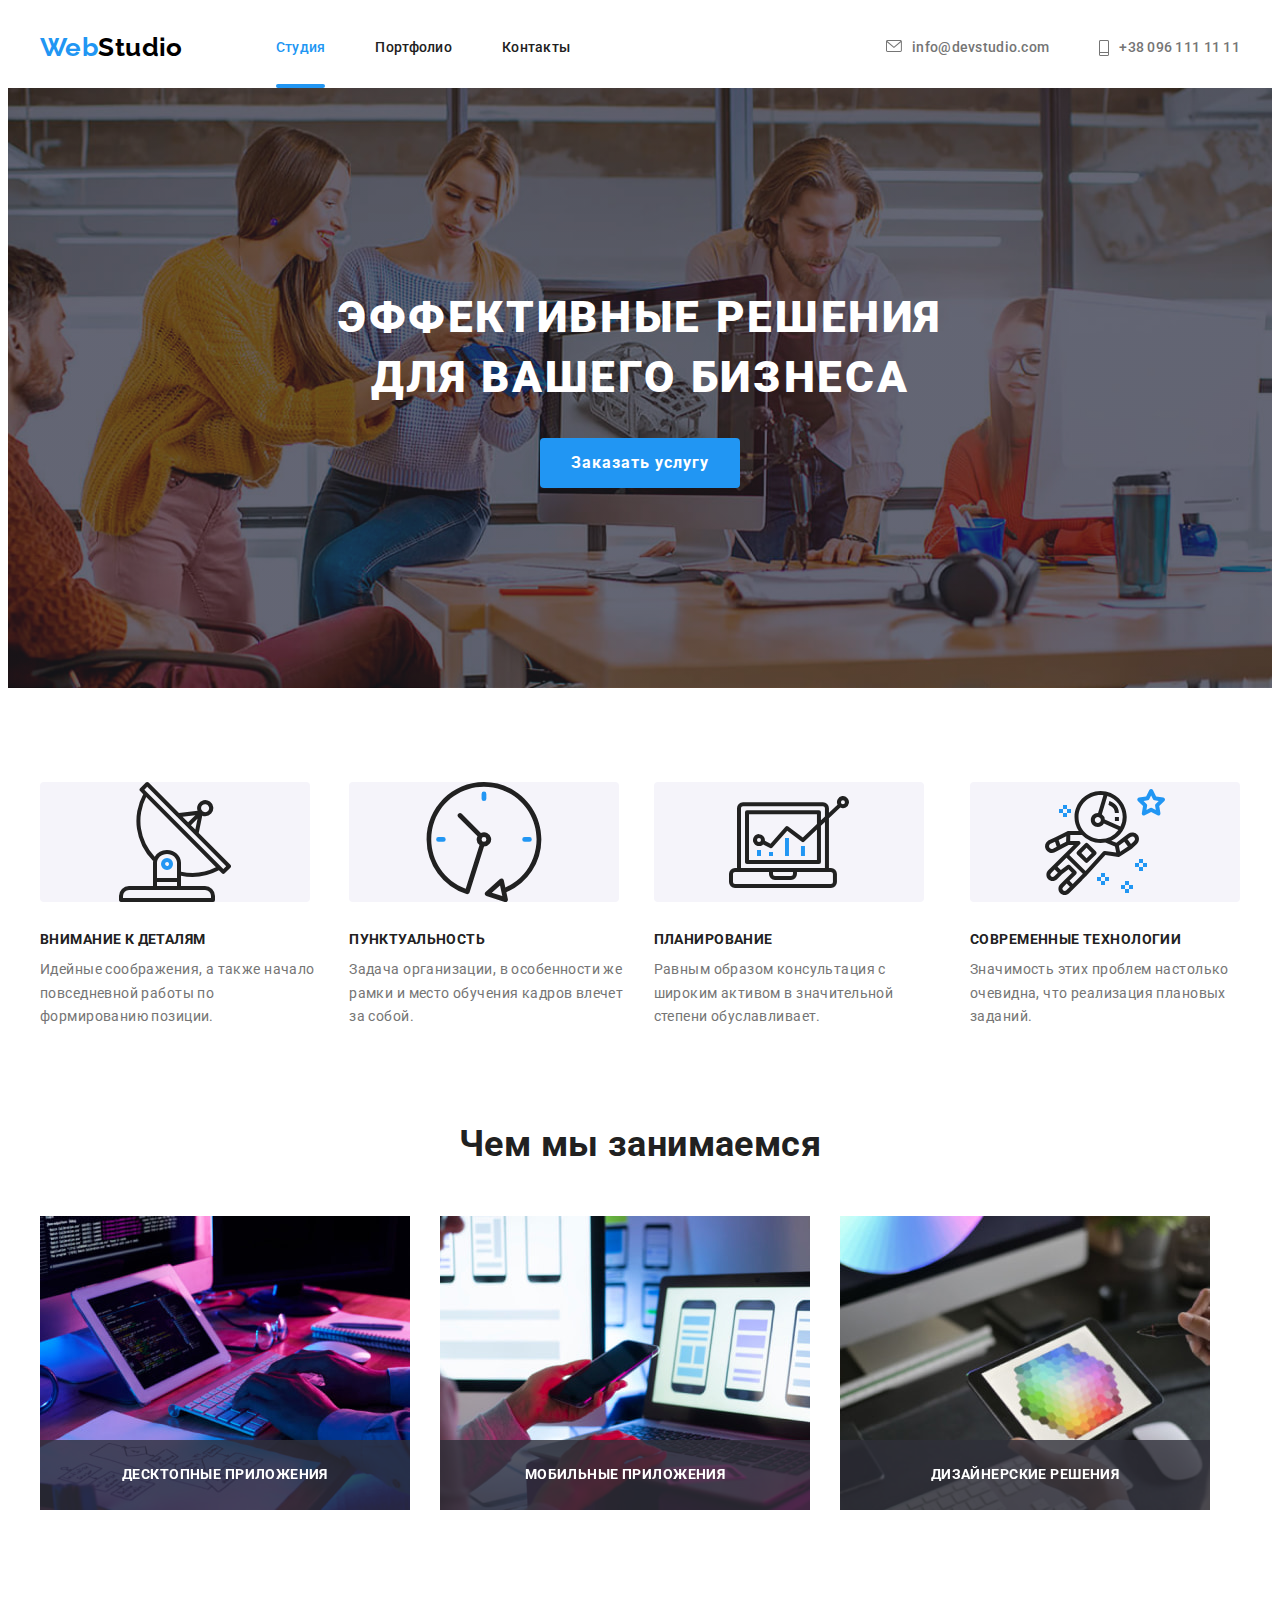
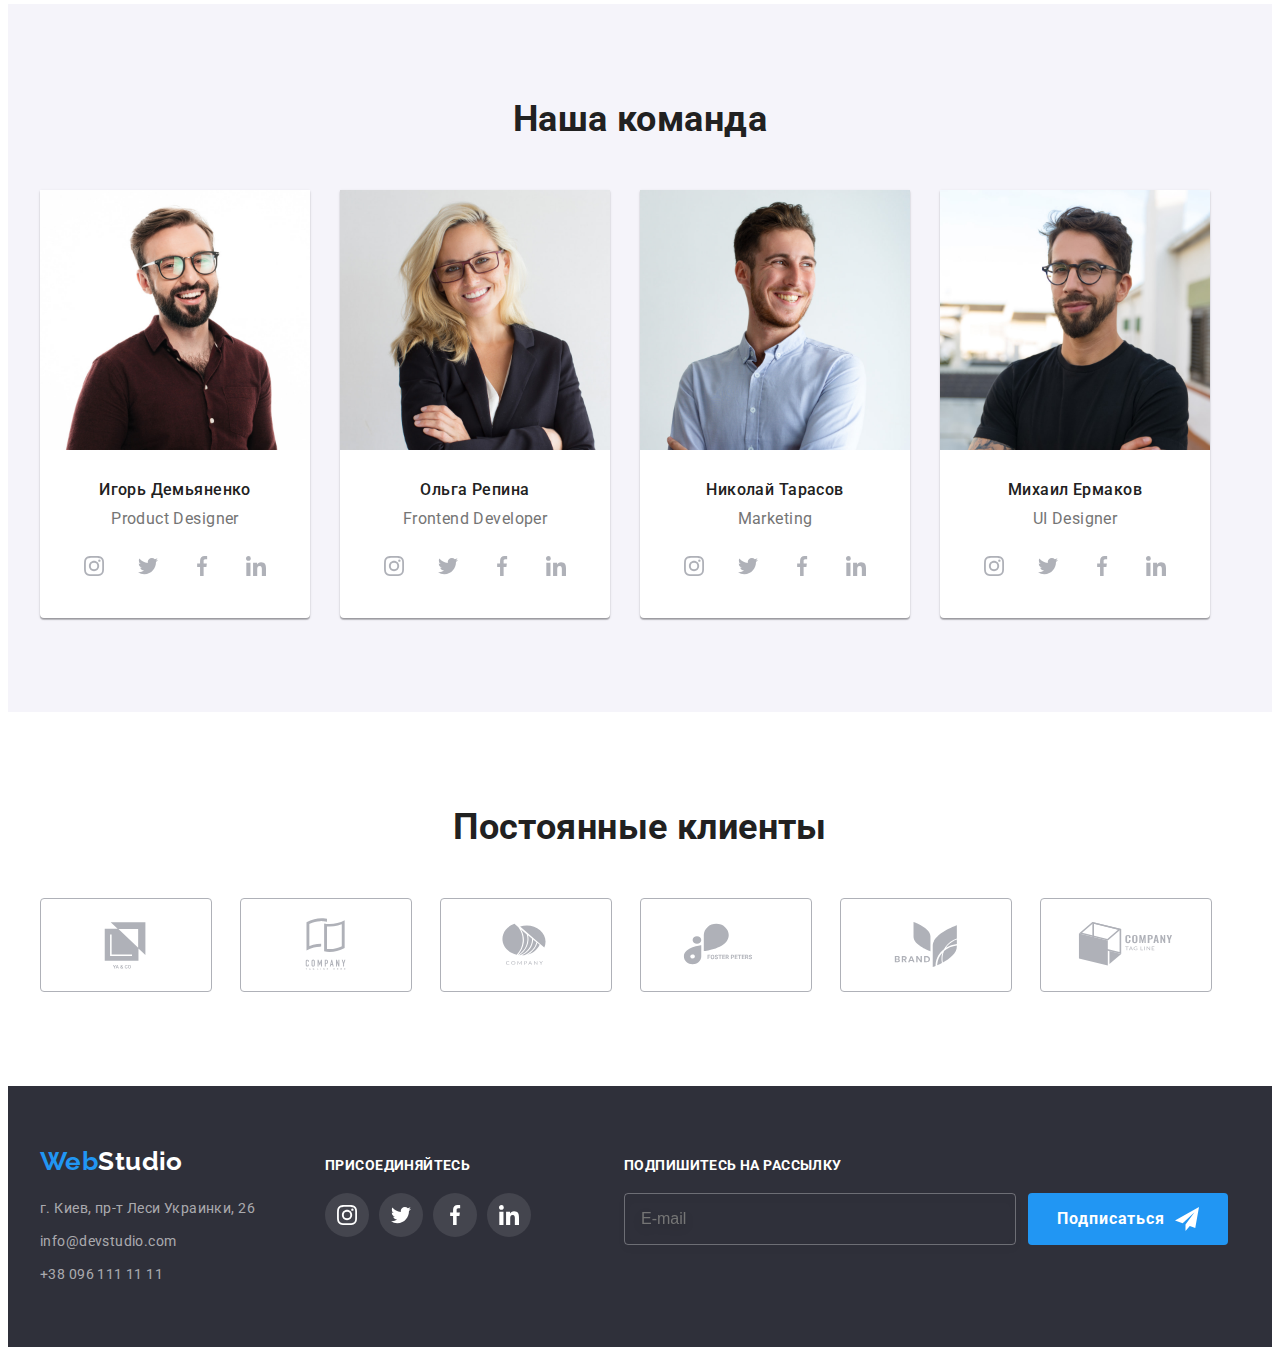
==== commit 468e7379: "add bem to form" ====
--- a/index.html
+++ b/index.html
@@ -48,42 +48,42 @@
                     <button class="modal-btn" data-modal-close><svg class="modal-icon" width="11" height="11">
                         <use href="./images/sprite.svg#icon-close"></use>
                     </svg></button>
+                    <b class="modal-title">Оставьте свои данные, мы вам перезвоним</b>
                     <form class="modal-form">
-                        <b class="form-title">Оставьте свои данные, мы вам перезвоним</b>
-                        <label class="form-group">
-                            <span class="form-label">Имя</span>
-                            <input class="form-input" type="text" name="user-name">              
-                            <svg class="form-icon" width="18" height="18">
+                        <label class="modal-form__group">
+                            <span class="modal-form__label">Имя</span>
+                            <input class="modal-form__input" type="text" name="user-name">              
+                            <svg class="modal-form__icon" width="18" height="18">
                                 <use href="./images/sprite.svg#icon-person"></use>
                             </svg>
                         </label>
-                        <label class="form-group">
-                            <span class="form-label">Телефон</span>
-                            <input class="form-input" type="phone" name="user-phone">                
-                            <svg class="form-icon" width="18" height="18">
+                        <label class="modal-form__group">
+                            <span class="modal-form__label">Телефон</span>
+                            <input class="modal-form__input" type="phone" name="user-phone">                
+                            <svg class="modal-form__icon" width="18" height="18">
                                 <use href="./images/sprite.svg#icon-phone-form"></use>
                             </svg>
                         </label>
-                        <label class="form-group">     
-                            <span class="form-label">Почта</span>
-                            <input class="form-input" type="mail" name="user-mail">                
-                            <svg class="form-icon" width="18" height="18">
+                        <label class="modal-form__group">     
+                            <span class="modal-form__label">Почта</span>
+                            <input class="modal-form__input" type="mail" name="user-mail">                
+                            <svg class="modal-form__icon" width="18" height="18">
                                 <use href="./images/sprite.svg#icon-email"></use>
                             </svg>
                         </label>
-                        <label class="form-group">
-                        <span class="form-label">Комментарий</span>
-                        <textarea class="form-text" name="" id="" cols="30" rows="10" placeholder="Введите текст"></textarea>
+                        <label class="modal-form__group">
+                        <span class="modal-form__label">Комментарий</span>
+                        <textarea class="modal-form__text" name="" id="" cols="30" rows="10" placeholder="Введите текст"></textarea>
                         </label>
-                        <label class="form-policy-group">
-                            <input class="checkbox visually-hidden" type="checkbox" value="" required>
-                            <span class="custom-checkbox">
-                                <svg class="custom-checkbox-icon" width="16" height="15">
+                        <label class="modal-form__policy-group">
+                            <input class="modal-form__checkbox visually-hidden" type="checkbox" value="" required>
+                            <span class="modal-form__custom-checkbox">
+                                <svg class="modal-form__custom-icon" width="16" height="15">
                                     <use href="./images/sprite.svg#icon-check"></use>
                                 </svg></span>
-                            <span class="form-policy-discription">Соглашаюсь с рассылкой и принимаю <a href="" class="accent-discription">Условия договора</a></span>
+                            <span class="modal-form__policy-discription">Соглашаюсь с рассылкой и принимаю <a href="" class="modal-form__accent-discription">Условия договора</a></span>
                         </label>                 
-                        <button class="submit-btn" type="submit">Отправить</button>
+                        <button class="btn modal-form__btn" type="submit">Отправить</button>
                     </form>
                     <div class="modal-form">
                     </div></div>
@@ -334,10 +334,10 @@
         <div class="footer-subscribe">
             <p class="footer-title">Подпишитесь на рассылку</p>
             <form class="subscribe-form" name="subscribe-form">
-                <label class="footer-form-group" for="">
-                    <input  class="footer-input" type="email" placeholder="E-mail">
-                    <button class="footer-submit-btn" type="submit">Подписаться
-                        <svg class="footer-form-icon" width="24" height="24">
+                <label class="subscribe-form__group" for="">
+                    <input  class="subscribe-form__input" type="email" placeholder="E-mail">
+                    <button class="btn subscribe-form__btn" type="submit">Подписаться
+                        <svg class="subscribe-form__icon" width="24" height="24">
                             <use href="./images/sprite.svg#icon-send"></use>
                         </svg>
                     </button>
--- a/css/styles.css
+++ b/css/styles.css
@@ -216,118 +216,7 @@
 
 }
 /* Modal form */
-.form-group{
-    position: relative;
-}
-.form-icon{
-    position: absolute;
-    bottom: 11px;
-    left: 12px;
-    transition: fill 250ms cubic-bezier(0.4, 0, 0.2, 1);
-}
-.form-group:hover .form-icon,
-.form-group:focus-within .form-icon {
-    fill: var(--accent-color);
-}
-.form-title{
-    display: block;
-    margin-bottom: 12px;
-    font-weight: 700;
-    font-size: 20px;
-    line-height: 1.15;
-    text-align: center;
-    color: var(--title-text-color);
-}
-.form-group{
-    display: block;
-    margin-bottom: 10px;
-}
-.form-label{
-    display: block;
-    margin-bottom: 4px;
-    text-align: left;
-    font-weight: 400;
-    font-size: 12px;
-    line-height: 1.17;
-    letter-spacing: 0.01em;
-    color: var(--primary-text-color);
-}
-.form-input {
-    width: 100%;
-    padding: 11px 35px;
-    outline: transparent;
-    border-radius: 4px;
-    border: 1px solid rgba(33, 33, 33, 0.2);
-    transition: border 250ms cubic-bezier(0.4, 0, 0.2, 1);
-}
-.form-text{
-    resize: none;
-    width: 100%;
-    padding: 12px 16px;
-    outline: transparent;
-    border-radius: 4px;
-    border: 1px solid rgba(33, 33, 33, 0.2);
-    transition: border 250ms cubic-bezier(0.4, 0, 0.2, 1);
-}
-.form-group:hover .form-input,
-.form-group:focus-within .form-input,
-.form-group:hover .form-text,
-.form-group:focus-within .form-text {
-    border: 1px solid var(--accent-color);
-}
-.form-policy-group{
-    display: flex;
-    align-items: center;
-    justify-content: center;
-}
-.custom-checkbox{
-    width: 16px;
-    height: 15px;
-    margin-right: 10px;
-    display: flex;
-    align-items: center;
-    justify-content: center;
-    outline: 2px solid #212121;
-    outline-offset: -2px;
-    border-radius: 3px;
-    transition: backround-color 250ms cubic-bezier(0.4, 0, 0.2, 1);
-    transition: outline 250ms cubic-bezier(0.4, 0, 0.2, 1);
-}
-.custom-checkbox-icon{
-    opacity: 0;
-    transition: opacity 250ms cubic-bezier(0.4, 0, 0.2, 1);
-    transition: color 250ms cubic-bezier(0.4, 0, 0.2, 1);
-}
-.checkbox:checked+.custom-checkbox .custom-checkbox-icon{
-    opacity: 1;
-    fill: var(--white);
-}
-.checkbox:checked+.custom-checkbox{
-    background-color: var(--accent-color);
-    outline: transparent;
-}
-.accent-discription{
-    color: var(--accent-color);
-}
-.submit-btn{
-    margin-top: 30px;
-    background-color: var(--accent-color);
-    color: var(--white);
-    cursor: pointer;
-    font-weight: 700;
-    font-size: 16px;
-    line-height: 1.88;
-    letter-spacing: 0.06em;
-    padding: 10px 55px;
-    border: none;
-    box-shadow: 0px 4px 4px rgba(0, 0, 0, 0.15);
-    border-radius: 4px;
-    transition: background-color 250ms cubic-bezier(0.4, 0, 0.2, 1);
-}
-.submit-btn:hover, .submit-btn:focus{
-    background-color: var(--primary-text-color);
-}
-.backdrop{
+.backdrop {
     position: fixed;
     top: 0;
     left: 0;
@@ -337,11 +226,11 @@
     opacity: 1;
     transition: opacity 250ms cubic-bezier(0.4, 0, 0.2, 1);
 }
-.backdrop.is-hidden{
+.backdrop.is-hidden {
     opacity: 0;
     pointer-events: none;
 }
-.modal-btn{
+.modal-btn {
     display: flex;
     align-items: center;
     justify-content: center;
@@ -355,15 +244,15 @@
     border-radius: 50%;
     background-color: transparent;
     cursor: pointer;
-    transition: fill 250ms cubic-bezier(0.4, 0, 0.2, 1);
-}
-.modal-btn:hover .modal-icon, .modal-btn:focus-within .moda-icon{
+}
+.modal-btn:hover .modal-icon,
+.modal-btn:focus-within .modal-icon {
     fill: var(--accent-color);
 }
-.backdrop.is-hidden .modal-wrapper{
+.backdrop.is-hidden .modal-wrapper {
     transform: translate(-50%, -50%) scale(0.8)
 }
-.modal-wrapper{
+.modal-wrapper {
     position: absolute;
     top: 50%;
     left: 50%;
@@ -375,8 +264,104 @@
     transform: translate(-50%, -50%) scale(1);
     transition: transform 250ms cubic-bezier(0.4, 0, 0.2, 1);
 }
-.moda-icon{
-    background-color: var(--logo);
+.modal-icon {
+    fill: var(--logo);
+    transition: fill 250ms cubic-bezier(0.4, 0, 0.2, 1);
+}
+.modal-title {
+    display: block;
+    margin-bottom: 12px;
+    font-weight: 700;
+    font-size: 20px;
+    line-height: 1.15;
+    text-align: center;
+    color: var(--title-text-color);
+}
+/* Form */
+.modal-form__group{
+    position: relative;
+    display: block;
+    margin-bottom: 10px;
+}
+.modal-form__icon{
+    position: absolute;
+    bottom: 11px;
+    left: 12px;
+    transition: fill 250ms cubic-bezier(0.4, 0, 0.2, 1);
+}
+.modal-form__group:hover .modal-form__icon,
+.modal-form__group:focus-within .modal-form__icon {
+    fill: var(--accent-color);
+}
+.modal-form__label{
+    display: block;
+    margin-bottom: 4px;
+    text-align: left;
+    font-weight: 400;
+    font-size: 12px;
+    line-height: 1.17;
+    letter-spacing: 0.01em;
+    color: var(--primary-text-color);
+}
+.modal-form__input {
+    width: 100%;
+    padding: 11px 35px;
+    outline: transparent;
+    border-radius: 4px;
+    border: 1px solid rgba(33, 33, 33, 0.2);
+    transition: border 250ms cubic-bezier(0.4, 0, 0.2, 1);
+}
+.modal-form__text{
+    resize: none;
+    width: 100%;
+    padding: 12px 16px;
+    outline: transparent;
+    border-radius: 4px;
+    border: 1px solid rgba(33, 33, 33, 0.2);
+    transition: border 250ms cubic-bezier(0.4, 0, 0.2, 1);
+}
+.modal-form__group:hover .modal-form__input,
+.modal-form__group:focus-within .modal-form__input,
+.modal-form__group:hover .modal-form__text,
+.modal-form__group:focus-within .modal-form__text {
+    border: 1px solid var(--accent-color);
+}
+.modal-form__policy-group{
+    display: flex;
+    align-items: center;
+    justify-content: center;
+}
+.modal-form__custom-checkbox{
+    width: 16px;
+    height: 15px;
+    margin-right: 10px;
+    display: flex;
+    align-items: center;
+    justify-content: center;
+    outline: 2px solid #212121;
+    outline-offset: -2px;
+    border-radius: 3px;
+    transition: backround-color 250ms cubic-bezier(0.4, 0, 0.2, 1);
+    transition: outline 250ms cubic-bezier(0.4, 0, 0.2, 1);
+}
+.modal-form__custom-icon{
+    opacity: 0;
+    transition: opacity 250ms cubic-bezier(0.4, 0, 0.2, 1);
+    transition: color 250ms cubic-bezier(0.4, 0, 0.2, 1);
+}
+.modal-form__checkbox:checked+.modal-form__custom-checkbox .modal-form__custom-icon{
+    opacity: 1;
+    fill: var(--white);
+}
+.modal-form__checkbox:checked+.modal-form__custom-checkbox{
+    background-color: var(--accent-color);
+    outline: transparent;
+}
+.modal-form__accent-discription{
+    color: var(--accent-color);
+}
+.modal-form__btn{
+    margin-top: 30px;
 }
 /* Benefits */
 .benefits-card__icon{
@@ -575,36 +560,20 @@
     font-style: normal;
     line-height: 1.71;
 }
-
-.footer-form-group{
-    display: flex;
-}
-.footer-submit-btn{
-    display: flex;
-    align-items: center;
-    justify-content: center;
-    padding: 10px 29px;
-    cursor: pointer;
-    color: var(--white);
-    background-color: var(--accent-color);
-    border: none;
-    box-shadow: 0px 4px 4px rgba(0, 0, 0, 0.15);
-    border-radius: 4px;
-    font-weight: 700;
-    font-size: 16px;
-    line-height: 1.88;
-    letter-spacing: 0.06em;
-    transition: color 250ms cubic-bezier(0.4, 0, 0.2, 1);
-    transition: background-color 250ms cubic-bezier(0.4, 0, 0.2, 1);
-}
-.footer-form-icon{
+/* Subscribe form  */
+.subscribe-form__group {
+    display: flex;
+}
+.subscribe-form__btn{
+    display: flex;
+    align-items: center;
+    justify-content: center;
+}
+.subscribe-form__icon{
     fill: var(--white);
     margin-left: 10px;
 }
-.footer-submit-btn:hover, .footer-submit-btn:focus{
-    background-color: var(--primary-text-color);
-}
-.footer-input{
+.subscribe-form__input{
     width: 358px;
     font-weight: 400;
     font-size: 16px;
@@ -619,7 +588,7 @@
     outline: none;
     transition: border 250ms cubic-bezier(0.4, 0, 0.2, 1);
 }
-.footer-input:hover, .footer-input:focus{
+.subscribe-form__input:hover, .subscribe-form__-input:focus{
     border: 1px solid var(--accent-color);
 }
 /* Portfolio */
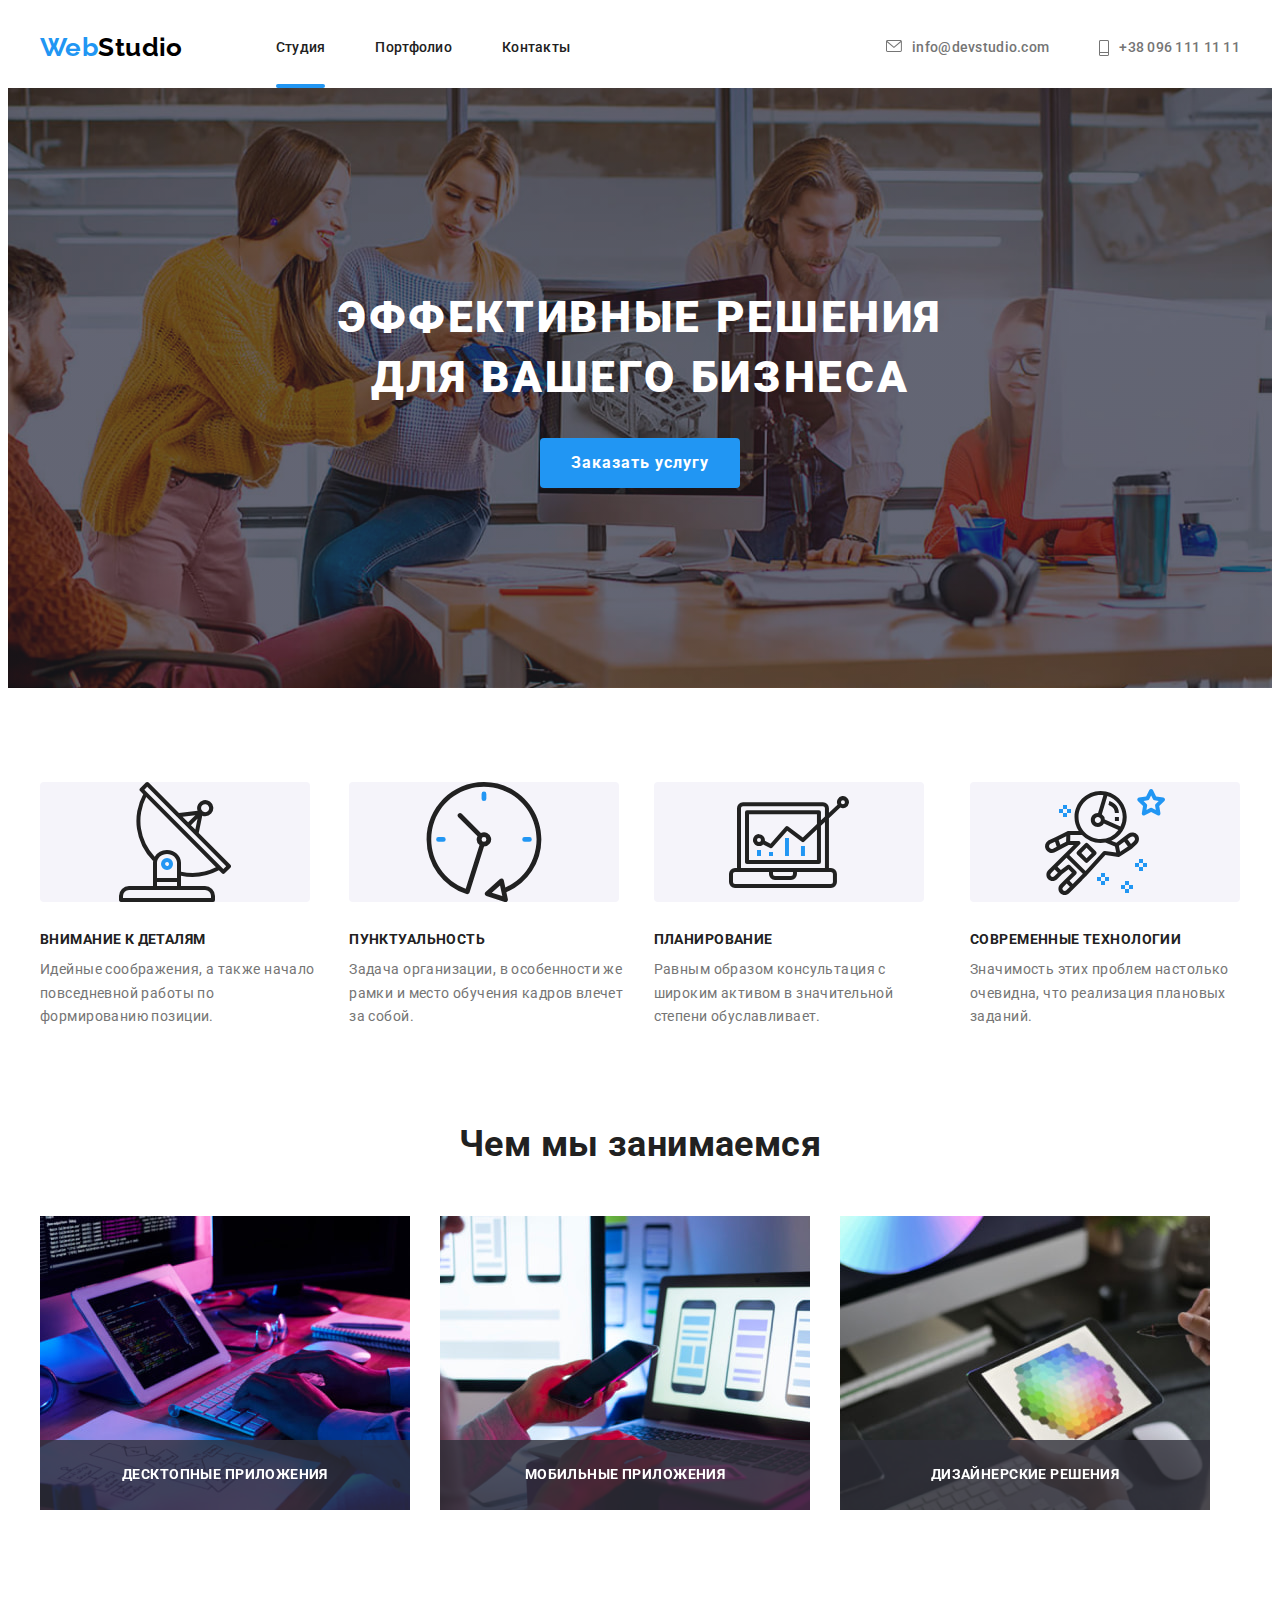
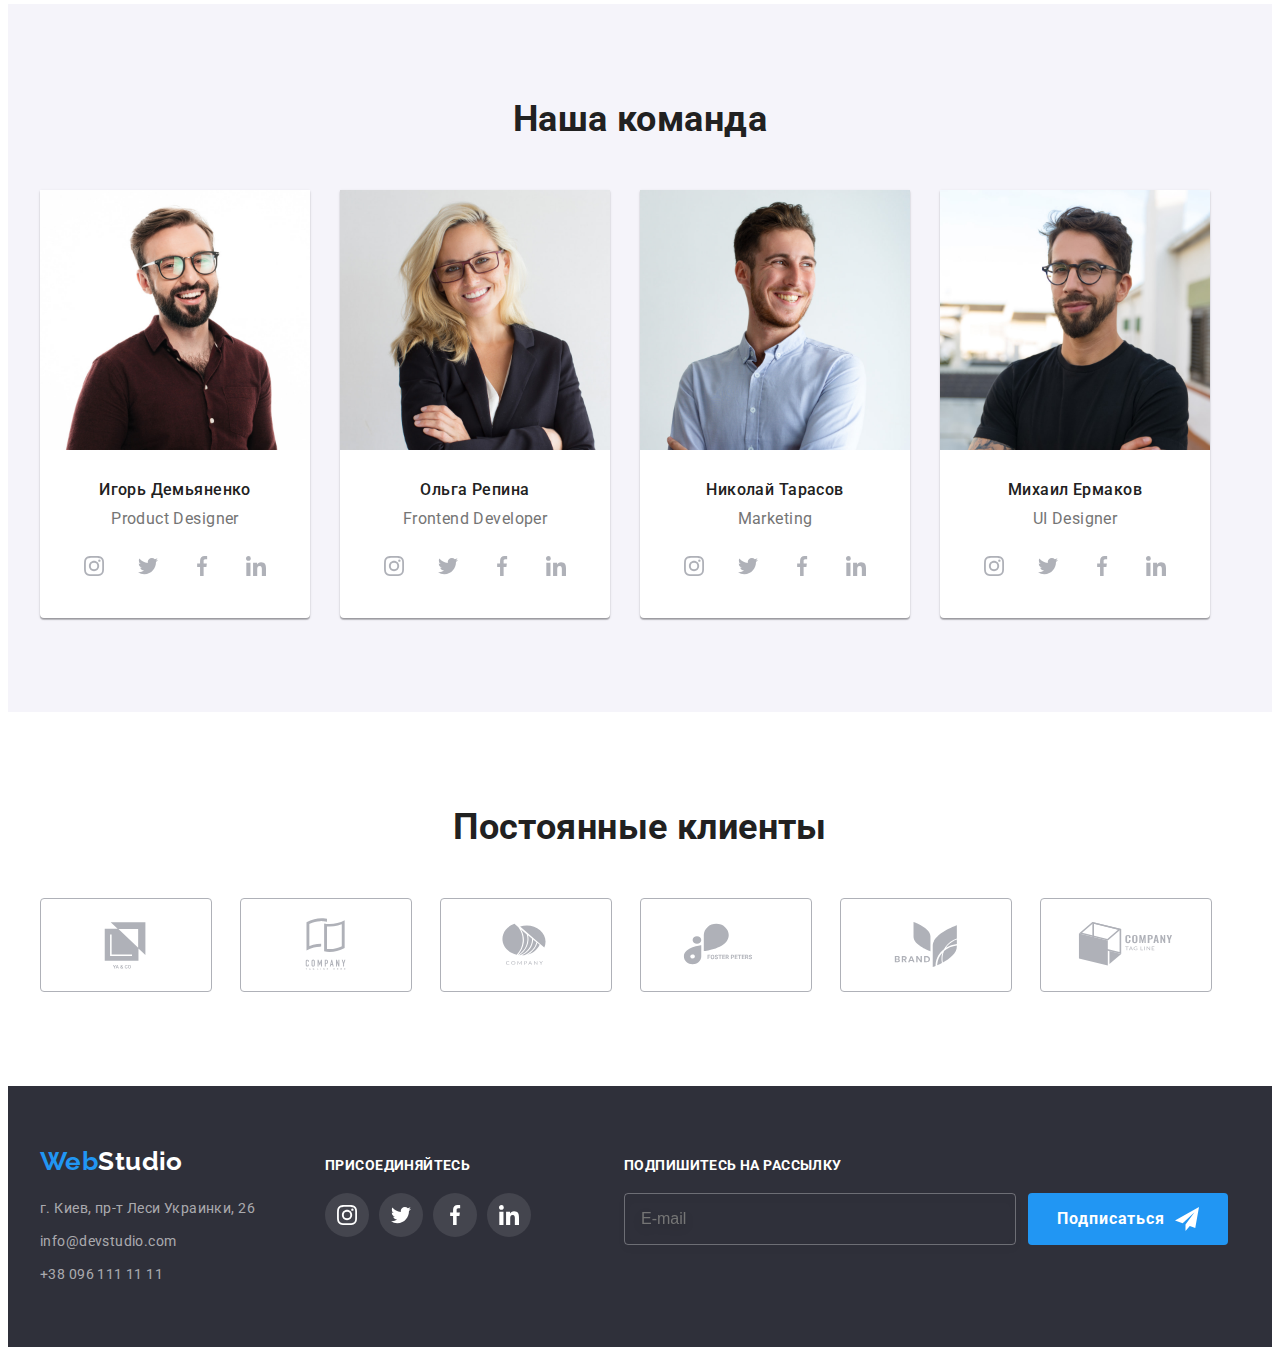
==== commit 47be72c3: "used sass" ====
--- a/index.html
+++ b/index.html
@@ -12,7 +12,7 @@
         <link rel="stylesheet" href="https://cdnjs.cloudflare.com/ajax/libs/modern-normalize/1.1.0/modern-normalize.min.css"
             integrity="sha512-wpPYUAdjBVSE4KJnH1VR1HeZfpl1ub8YT/NKx4PuQ5NmX2tKuGu6U/JRp5y+Y8XG2tV+wKQpNHVUX03MfMFn9Q=="
             crossorigin="anonymous" referrerpolicy="no-referrer" />
-    <link rel="stylesheet" href="./css/styles.css">
+    <link rel="stylesheet" href="./css/main.min.css">
 </head>
 <body>
     <!-- Header -->
--- a/css/main.min.css
+++ b/css/main.min.css
@@ -0,0 +1 @@
+:root{--main-font: "Roboto", sans-serif;--secondary-font: "Raleway", sans-serif;--primary-text-color: #757575;--title-text-color: #212121;--accent-color: #2196F3;--white: #FFFFFF;--footer: #2F303A;--backround-color: #F5F4FA;--logo: #000000;--footer-adress: rgba(255, 255, 255, 0.6);--hero: rgba(47, 48, 58, 0.4);--icon: #AFB1B8}.visually-hidden{position:absolute;width:1px;height:1px;margin:-1px;border:0;padding:0;white-space:nowrap;-webkit-clip-path:inset(100%);clip-path:inset(100%);clip:rect(0 0 0 0);overflow:hidden}body{background-color:var(--white);color:var(--primary-text-color);font-family:var(--main-font);font-weight:400;font-size:14px;letter-spacing:.03em}.section{padding-top:94px;padding-bottom:94px}.section-title{color:var(--title-text-color);font-weight:700;font-size:36px;line-height:1.17;text-align:center;margin-top:0px;margin-bottom:50px;margin-left:auto;margin-right:auto}.section-list{display:-webkit-box;display:-ms-flexbox;display:flex}.section-item:not(:last-child){margin-right:30px}.footer-title{display:block;font-size:14px;font-weight:700;line-height:16px;text-transform:uppercase;color:var(--white);margin-bottom:20px}.header-portfolio{border-bottom:1px solid #ececec}ul{list-style:none;padding:0;margin:0}h1,h2,h3,p{margin:0}img{display:block;max-width:100%;max-height:100%;height:auto}.container{margin-left:auto;margin-right:auto;width:1200px;padding-left:15px;padding-right:15px}.logo{display:-webkit-box;display:-ms-flexbox;display:flex;color:var(--accent-color);font-family:var(--secondary-font);font-weight:700;font-size:26px;line-height:1.19;text-decoration:none}.logo__header{padding-top:24px;padding-bottom:25px}.logo__header--black{color:var(--logo)}.logo__footer{margin-bottom:20px}.logo__footer--white{color:var(--white)}.btn{color:var(--white);background-color:var(--accent-color);font-family:inherit;font-weight:700;font-size:16px;line-height:1.88;display:inline-block;-webkit-box-align:center;-ms-flex-align:center;align-items:center;text-align:center;letter-spacing:.06em;cursor:pointer;padding:10px auto;border-radius:4px;border:none;min-width:200px;min-height:50px;-webkit-transition:background-color 250ms cubic-bezier(0.4, 0, 0.2, 1);transition:background-color 250ms cubic-bezier(0.4, 0, 0.2, 1)}.btn:hover,.btn:focus{background-color:var(--primary-text-color)}.backdrop{position:fixed;top:0;left:0;width:100%;height:100%;background-color:rgba(0,0,0,.2);opacity:1;-webkit-transition:opacity 250ms cubic-bezier(0.4, 0, 0.2, 1);transition:opacity 250ms cubic-bezier(0.4, 0, 0.2, 1)}.backdrop.is-hidden{opacity:0;pointer-events:none}.modal-btn{display:-webkit-box;display:-ms-flexbox;display:flex;-webkit-box-align:center;-ms-flex-align:center;align-items:center;-webkit-box-pack:center;-ms-flex-pack:center;justify-content:center;position:absolute;top:8px;right:8px;width:30px;height:30px;padding:0;border:1px solid rgba(0,0,0,.1);border-radius:50%;background-color:rgba(0,0,0,0);cursor:pointer}.backdrop.is-hidden .modal-wrapper{-webkit-transform:translate(-50%, -50%) scale(0.8);transform:translate(-50%, -50%) scale(0.8)}.modal-wrapper{position:absolute;top:50%;left:50%;padding:40px;background-color:var(--white);width:528px;-webkit-box-shadow:0px 1px 3px rgba(0,0,0,.12),0px 1px 1px rgba(0,0,0,.14),0px 2px 1px rgba(0,0,0,.2);box-shadow:0px 1px 3px rgba(0,0,0,.12),0px 1px 1px rgba(0,0,0,.14),0px 2px 1px rgba(0,0,0,.2);border-radius:4px;-webkit-transform:translate(-50%, -50%) scale(1);transform:translate(-50%, -50%) scale(1);-webkit-transition:-webkit-transform 250ms cubic-bezier(0.4, 0, 0.2, 1);transition:-webkit-transform 250ms cubic-bezier(0.4, 0, 0.2, 1);transition:transform 250ms cubic-bezier(0.4, 0, 0.2, 1);transition:transform 250ms cubic-bezier(0.4, 0, 0.2, 1), -webkit-transform 250ms cubic-bezier(0.4, 0, 0.2, 1)}.modal-icon{fill:var(--logo);-webkit-transition:fill 250ms cubic-bezier(0.4, 0, 0.2, 1);transition:fill 250ms cubic-bezier(0.4, 0, 0.2, 1)}.modal-btn:hover .modal-icon,.modal-btn:focus-within .modal-icon{fill:var(--accent-color)}.modal-title{display:block;margin-bottom:12px;font-weight:700;font-size:20px;line-height:1.15;text-align:center;color:var(--title-text-color)}.modal-form__group{position:relative;display:block;margin-bottom:10px}.modal-form__icon{position:absolute;bottom:11px;left:12px;-webkit-transition:fill 250ms cubic-bezier(0.4, 0, 0.2, 1);transition:fill 250ms cubic-bezier(0.4, 0, 0.2, 1)}.modal-form__group:hover .modal-form__icon,.modal-form__group:focus-within .modal-form__icon{fill:var(--accent-color)}.modal-form__label{display:block;margin-bottom:4px;text-align:left;font-weight:400;font-size:12px;line-height:1.17;letter-spacing:.01em;color:var(--primary-text-color)}.modal-form__input{width:100%;padding:11px 35px;outline:rgba(0,0,0,0);border-radius:4px;border:1px solid rgba(33,33,33,.2);-webkit-transition:border 250ms cubic-bezier(0.4, 0, 0.2, 1);transition:border 250ms cubic-bezier(0.4, 0, 0.2, 1)}.modal-form__group:hover .modal-form__input,.modal-form__group:focus-within .modal-form__input{border:1px solid var(--accent-color)}.modal-form__text{resize:none;width:100%;padding:12px 16px;outline:rgba(0,0,0,0);border-radius:4px;border:1px solid rgba(33,33,33,.2);-webkit-transition:border 250ms cubic-bezier(0.4, 0, 0.2, 1);transition:border 250ms cubic-bezier(0.4, 0, 0.2, 1)}.modal-form__group:hover .modal-form__text,.modal-form__group:focus-within .modal-form__text{border:1px solid var(--accent-color)}.modal-form__policy-group{display:-webkit-box;display:-ms-flexbox;display:flex;-webkit-box-align:center;-ms-flex-align:center;align-items:center;-webkit-box-pack:center;-ms-flex-pack:center;justify-content:center}.modal-form__custom-checkbox{width:16px;height:15px;margin-right:10px;display:-webkit-box;display:-ms-flexbox;display:flex;-webkit-box-align:center;-ms-flex-align:center;align-items:center;-webkit-box-pack:center;-ms-flex-pack:center;justify-content:center;outline:2px solid #212121;outline-offset:-2px;border-radius:3px;-webkit-transition:backround-color 250ms cubic-bezier(0.4, 0, 0.2, 1);transition:backround-color 250ms cubic-bezier(0.4, 0, 0.2, 1);-webkit-transition:outline 250ms cubic-bezier(0.4, 0, 0.2, 1);transition:outline 250ms cubic-bezier(0.4, 0, 0.2, 1)}.modal-form__custom-icon{opacity:0;-webkit-transition:opacity 250ms cubic-bezier(0.4, 0, 0.2, 1);transition:opacity 250ms cubic-bezier(0.4, 0, 0.2, 1);-webkit-transition:color 250ms cubic-bezier(0.4, 0, 0.2, 1);transition:color 250ms cubic-bezier(0.4, 0, 0.2, 1)}.modal-form__checkbox:checked+.modal-form__custom-checkbox .modal-form__custom-icon{opacity:1;fill:var(--white)}.modal-form__checkbox:checked+.modal-form__custom-checkbox{background-color:var(--accent-color);outline:rgba(0,0,0,0)}.modal-form__accent-discription{color:var(--accent-color)}.modal-form__btn{margin-top:30px}.socials-list{display:-webkit-box;display:-ms-flexbox;display:flex;-webkit-box-pack:center;-ms-flex-pack:center;justify-content:center;-webkit-box-align:center;-ms-flex-align:center;align-items:center}.socials-list__item:not(:last-child){margin-right:10px}.socials-list__link{display:-webkit-box;display:-ms-flexbox;display:flex;-webkit-box-align:center;-ms-flex-align:center;align-items:center;-webkit-box-pack:center;-ms-flex-pack:center;justify-content:center;width:44px;height:44px;background-color:var(--white);border-radius:50%;-webkit-transition:background-color 250ms cubic-bezier(0.4, 0, 0.2, 1);transition:background-color 250ms cubic-bezier(0.4, 0, 0.2, 1)}.socials-list__link--dark{background-color:rgba(255,255,255,.1);-webkit-transition:background-color 250ms cubic-bezier(0.4, 0, 0.2, 1);transition:background-color 250ms cubic-bezier(0.4, 0, 0.2, 1)}.socials-list__link:focus,.socials-list__link:hover{background-color:var(--accent-color)}.socials-list__icon{fill:var(--icon);-webkit-transition:fill 250ms cubic-bezier(0.4, 0, 0.2, 1);transition:fill 250ms cubic-bezier(0.4, 0, 0.2, 1)}.socials-list__icon--white{fill:var(--white)}.socials-list__link:hover .socials-list__icon,.socials-list__link:focus .socials-list__icon{fill:var(--white)}.subscribe-form__group{display:-webkit-box;display:-ms-flexbox;display:flex}.subscribe-form__btn{display:-webkit-box;display:-ms-flexbox;display:flex;-webkit-box-align:center;-ms-flex-align:center;align-items:center;-webkit-box-pack:center;-ms-flex-pack:center;justify-content:center}.subscribe-form__icon{fill:var(--white);margin-left:10px}.subscribe-form__input{width:358px;font-weight:400;font-size:16px;line-height:1.25;color:var(--white);background-color:rgba(0,0,0,0);margin-right:12px;padding:15px 16px;border:1px solid rgba(255,255,255,.3);-webkit-filter:drop-shadow(0px 4px 4px rgba(0, 0, 0, 0.15));filter:drop-shadow(0px 4px 4px rgba(0, 0, 0, 0.15));border-radius:4px;outline:none;-webkit-transition:border 250ms cubic-bezier(0.4, 0, 0.2, 1);transition:border 250ms cubic-bezier(0.4, 0, 0.2, 1)}.subscribe-form__input:hover,.subscribe-form__input:focus{border:1px solid var(--accent-color)}.site-nav__icon{display:-webkit-box;display:-ms-flexbox;display:flex;margin-right:10px;fill:currentColor}.header__container{display:-webkit-box;display:-ms-flexbox;display:flex;-webkit-box-align:center;-ms-flex-align:center;align-items:center}.site-nav__link--curent{position:relative;color:var(--accent-color)}.site-nav__link--curent::after{content:"";position:absolute;right:0;bottom:0;width:100%;height:4px;background-color:var(--accent-color);border-radius:2px}.main-nav{display:-webkit-box;display:-ms-flexbox;display:flex;-webkit-box-pack:center;-ms-flex-pack:center;justify-content:center;-webkit-box-align:center;-ms-flex-align:center;align-items:center}.site-nav{display:-webkit-box;display:-ms-flexbox;display:flex;-webkit-box-pack:center;-ms-flex-pack:center;justify-content:center;-webkit-box-align:center;-ms-flex-align:center;align-items:center;margin-left:93px;font-weight:500;line-height:1.14;letter-spacing:.02em;text-decoration:none}.site-nav__item:not(:last-child){margin-right:50px}.site-nav__link{display:-webkit-box;display:-ms-flexbox;display:flex;padding-top:32px;padding-bottom:32px;color:var(--title-text-color);font-weight:500;line-height:1.14;letter-spacing:.02em;text-decoration:none;-webkit-transition:color 250ms cubic-bezier(0.4, 0, 0.2, 1);transition:color 250ms cubic-bezier(0.4, 0, 0.2, 1)}.site-nav__link--primary{color:var(--primary-text-color)}.site-nav__link:hover,.site-nav__link:focus{color:var(--accent-color);fill:currentColor}.header__site-nav{margin-left:auto}.hero{background-image:-webkit-gradient(linear, left top, left bottom, from(var(--hero)), to(var(--hero))),url(../images/logo/logo.jpg);background-image:linear-gradient(var(--hero), var(--hero)),url(../images/logo/logo.jpg);background-repeat:no-repeat;background-position:center;background-size:cover;max-width:1600px;max-height:600px;margin-left:auto;margin-right:auto;background-color:var(--footer);text-align:center;padding-top:200px;padding-bottom:200px}.hero__section-title{width:696px;color:var(--white);font-weight:900;font-size:44px;line-height:1.36;letter-spacing:.06em;text-transform:uppercase;margin-bottom:30px}.benefits-card__icon{display:-webkit-box;display:-ms-flexbox;display:flex;-webkit-box-pack:center;-ms-flex-pack:center;justify-content:center;-webkit-box-align:center;-ms-flex-align:center;align-items:center;background-color:var(--backround-color);border-radius:4px;width:270px;height:120px;margin-bottom:30px}.benefits-card__title{color:var(--title-text-color);font-weight:700;font-size:14px;line-height:1.14;text-transform:uppercase;margin-bottom:10px}.benefits-card__item{line-height:1.71;margin:0}.works__section-item{position:relative}.section-item__description{position:absolute;right:0;bottom:0;width:100%;height:70px;display:-webkit-box;display:-ms-flexbox;display:flex;-webkit-box-pack:center;-ms-flex-pack:center;justify-content:center;-webkit-box-align:center;-ms-flex-align:center;align-items:center;font-weight:700;line-height:1.14;text-align:center;text-transform:uppercase;color:var(--white);background-color:rgba(47,48,58,.8)}.works{padding-top:0}.team__section-item{background-color:var(--white);-webkit-box-shadow:0px 1px 3px rgba(0,0,0,.12),0px 1px 1px rgba(0,0,0,.14),0px 2px 1px rgba(0,0,0,.2);box-shadow:0px 1px 3px rgba(0,0,0,.12),0px 1px 1px rgba(0,0,0,.14),0px 2px 1px rgba(0,0,0,.2);border-radius:0px 0px 4px 4px}.team-card{padding-top:30px;padding-bottom:30px}.team{background-color:var(--backround-color);padding-top:94px;padding-bottom:94px}.team-card__title{color:var(--title-text-color);font-weight:500;font-size:16px;line-height:1.19;text-align:center;margin-bottom:10px}.team-card__item{font-size:16px;line-height:1.19;text-align:center;margin-bottom:16px}.clients-list{display:-webkit-box;display:-ms-flexbox;display:flex}.clients-list__item{width:100%}.clients-list__logo{display:-webkit-box;display:-ms-flexbox;display:flex;width:170px;height:92px;-webkit-box-pack:center;-ms-flex-pack:center;justify-content:center;-webkit-box-align:center;-ms-flex-align:center;align-items:center;border:1px solid var(--icon);border-radius:4px;cursor:pointer;-webkit-transition:color 250ms cubic-bezier(0.4, 0, 0.2, 1);transition:color 250ms cubic-bezier(0.4, 0, 0.2, 1)}.clients-list__logo:hover,.clients-list__logo:focus{border:1px solid var(--accent-color)}.clients-list__icon{fill:var(--icon);-webkit-transition:fill 250ms cubic-bezier(0.4, 0, 0.2, 1);transition:fill 250ms cubic-bezier(0.4, 0, 0.2, 1)}.clients-list__logo:focus .clients-list__icon,.clients-list__logo:hover .clients-list__icon{fill:var(--accent-color)}.footer-socials{margin-right:93px}.container-adress{margin-right:70px}.container.footer{-webkit-box-align:baseline;-ms-flex-align:baseline;align-items:baseline;display:-webkit-box;display:-ms-flexbox;display:flex}.main-footer{display:-webkit-box;display:-ms-flexbox;display:flex;background-color:var(--footer);padding-top:60px;padding-bottom:60px}.footer-list__link--map{color:var(--white);text-decoration:none;-webkit-transition:color 250ms cubic-bezier(0.4, 0, 0.2, 1);transition:color 250ms cubic-bezier(0.4, 0, 0.2, 1)}.footer-list__link--map:hover,.footer-list__link--map:focus{color:var(--accent-color)}.footer-list__link{color:var(--footer-adress);text-decoration:none;-webkit-transition:color 250ms cubic-bezier(0.4, 0, 0.2, 1);transition:color 250ms cubic-bezier(0.4, 0, 0.2, 1)}.footer-list__link:hover,.footer-list__link:focus{color:var(--accent-color)}.footer-list{font-style:normal;line-height:1.71}.footer-list__item:not(:last-child){margin-bottom:9px}.filters-list__button{padding:6px 22px;cursor:pointer;font-family:"Roboto";font-weight:500;font-size:16px;line-height:1.62;text-align:center;letter-spacing:.03em;color:var(--title-text-color);background-color:var(--backround-color);border-radius:4px;border:none;-webkit-transition:color 250ms cubic-bezier(0.4, 0, 0.2, 1),background-color 250ms cubic-bezier(0.4, 0, 0.2, 1),-webkit-box-shadow 250ms cubic-bezier(0.4, 0, 0.2, 1);transition:color 250ms cubic-bezier(0.4, 0, 0.2, 1),background-color 250ms cubic-bezier(0.4, 0, 0.2, 1),-webkit-box-shadow 250ms cubic-bezier(0.4, 0, 0.2, 1);transition:box-shadow 250ms cubic-bezier(0.4, 0, 0.2, 1),color 250ms cubic-bezier(0.4, 0, 0.2, 1),background-color 250ms cubic-bezier(0.4, 0, 0.2, 1);transition:box-shadow 250ms cubic-bezier(0.4, 0, 0.2, 1),color 250ms cubic-bezier(0.4, 0, 0.2, 1),background-color 250ms cubic-bezier(0.4, 0, 0.2, 1),-webkit-box-shadow 250ms cubic-bezier(0.4, 0, 0.2, 1)}.filters-list__button:hover,.filters-list__button:focus{color:var(--white);background-color:var(--accent-color);-webkit-box-shadow:0px 3px 1px rgba(0,0,0,.1),0px 1px 2px rgba(0,0,0,.08),0px 2px 2px rgba(0,0,0,.12);box-shadow:0px 3px 1px rgba(0,0,0,.1),0px 1px 2px rgba(0,0,0,.08),0px 2px 2px rgba(0,0,0,.12)}.filters-list{display:-webkit-box;display:-ms-flexbox;display:flex;-webkit-box-pack:center;-ms-flex-pack:center;justify-content:center;-webkit-box-align:center;-ms-flex-align:center;align-items:center}.filters-list__item:not(:last-child){margin-right:8px}.projects-list{display:-webkit-box;display:-ms-flexbox;display:flex;-ms-flex-wrap:wrap;flex-wrap:wrap;margin-top:50px}.projects-border{border:1px solid #eee;border-top:none;padding:20px 24px}.projects-list__item{margin-bottom:30px;margin-right:30px}.projects-list__item:nth-child(3n){margin-right:0}.projects-list__item:nth-last-child(-n+3){margin-bottom:0}.projects{position:relative;overflow:hidden}.projects__txt{position:absolute;width:100%;height:100%;top:0;left:0;-webkit-transform:translateY(100%);transform:translateY(100%);padding:63px 24px;font-size:18px;line-height:1.56;color:var(--white);background-color:rgba(33,150,243,.9);-webkit-transition:-webkit-transform 250ms cubic-bezier(0.4, 0, 0.2, 1);transition:-webkit-transform 250ms cubic-bezier(0.4, 0, 0.2, 1);transition:transform 250ms cubic-bezier(0.4, 0, 0.2, 1);transition:transform 250ms cubic-bezier(0.4, 0, 0.2, 1), -webkit-transform 250ms cubic-bezier(0.4, 0, 0.2, 1)}.projects-list__href:hover .projects__txt,.projects-list__href:focus .projects__txt{-webkit-transform:translateY(0);transform:translateY(0);opacity:1}.projects-list__title{color:var(--title-text-color);font-weight:700;font-size:18px;line-height:2;letter-spacing:.06em;margin-bottom:4px}.projects-list__lead{color:var(--primary-text-color);font-size:16px;line-height:1.9}.projects-list__href{display:block;text-decoration:none;-webkit-transition:-webkit-box-shadow 250ms cubic-bezier(0.4, 0, 0.2, 1);transition:-webkit-box-shadow 250ms cubic-bezier(0.4, 0, 0.2, 1);transition:box-shadow 250ms cubic-bezier(0.4, 0, 0.2, 1);transition:box-shadow 250ms cubic-bezier(0.4, 0, 0.2, 1), -webkit-box-shadow 250ms cubic-bezier(0.4, 0, 0.2, 1)}.projects-list__href:hover,.projects-list__href:focus{-webkit-box-shadow:0px 1px 1px rgba(0,0,0,.12),0px 4px 4px rgba(0,0,0,.06),1px 4px 6px rgba(0,0,0,.16);box-shadow:0px 1px 1px rgba(0,0,0,.12),0px 4px 4px rgba(0,0,0,.06),1px 4px 6px rgba(0,0,0,.16);-webkit-transform:translateY(0);transform:translateY(0);opacity:1}/*# sourceMappingURL=main.min.css.map */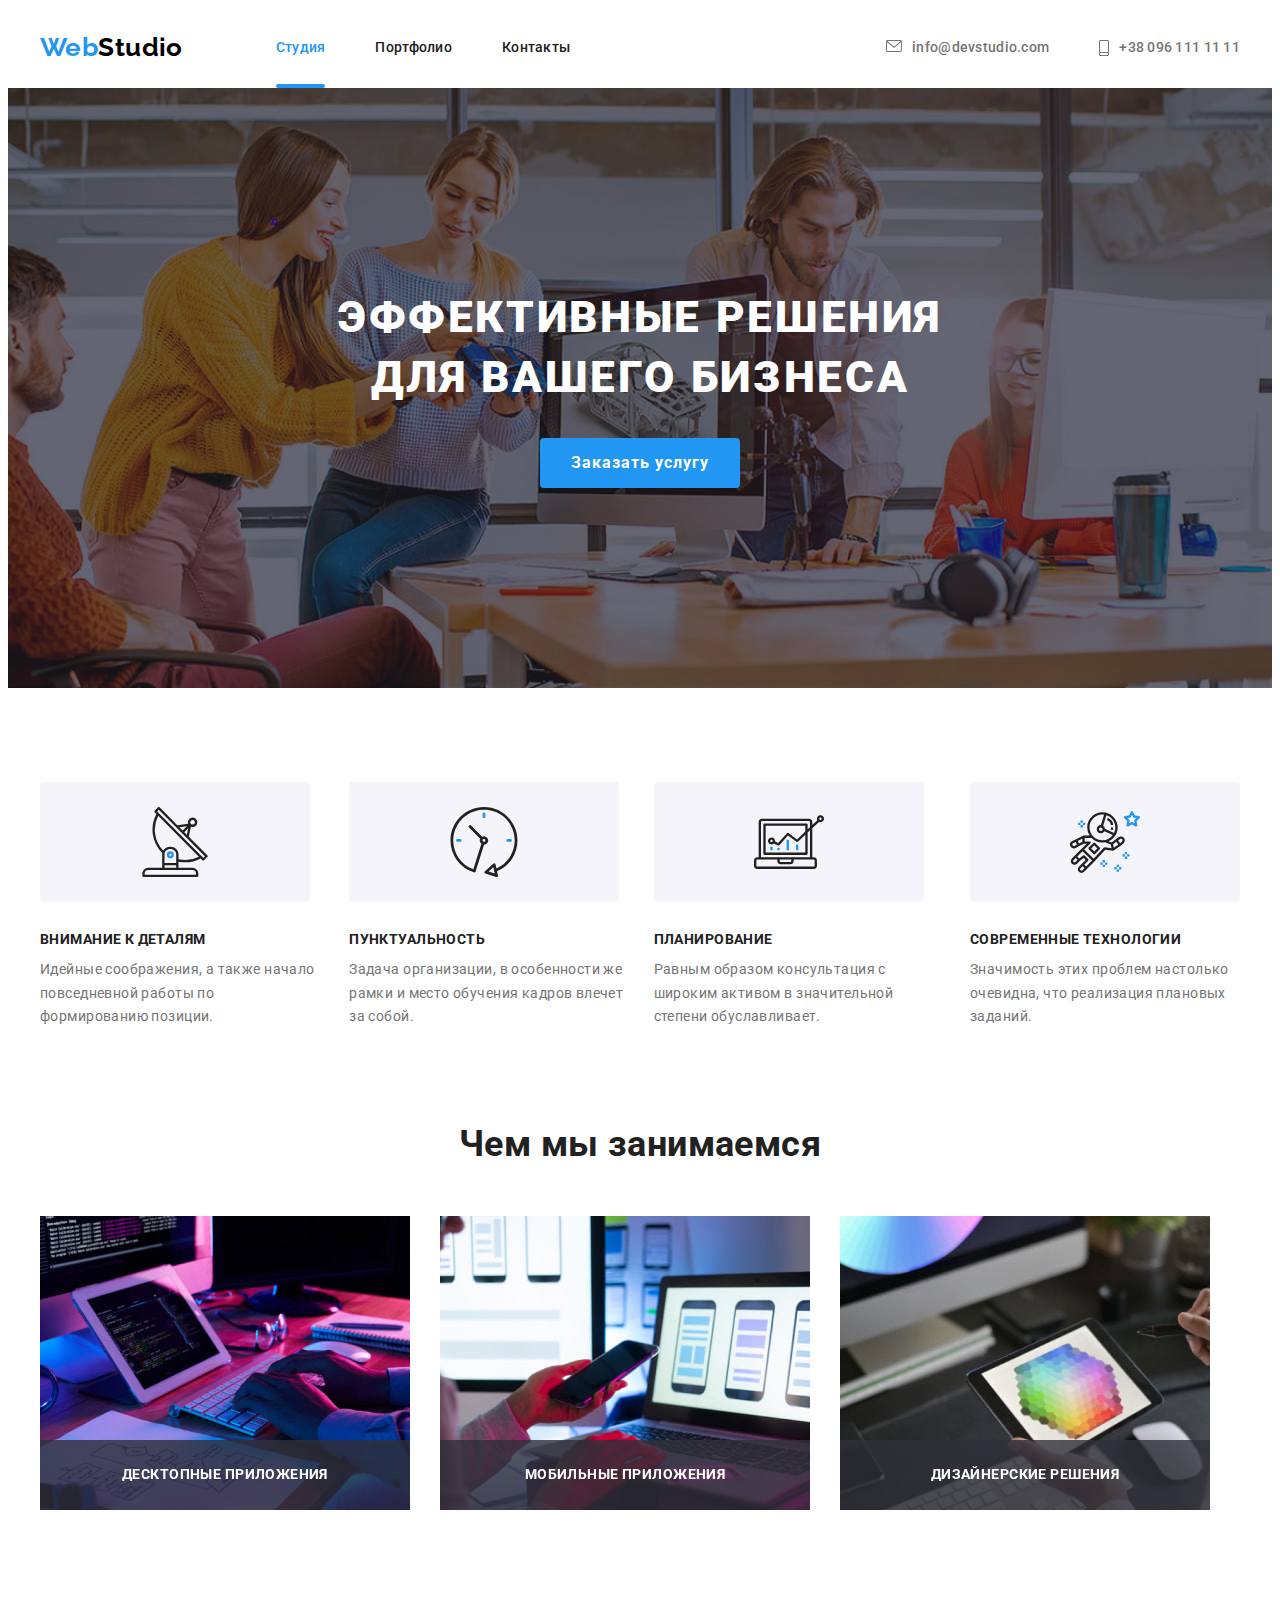
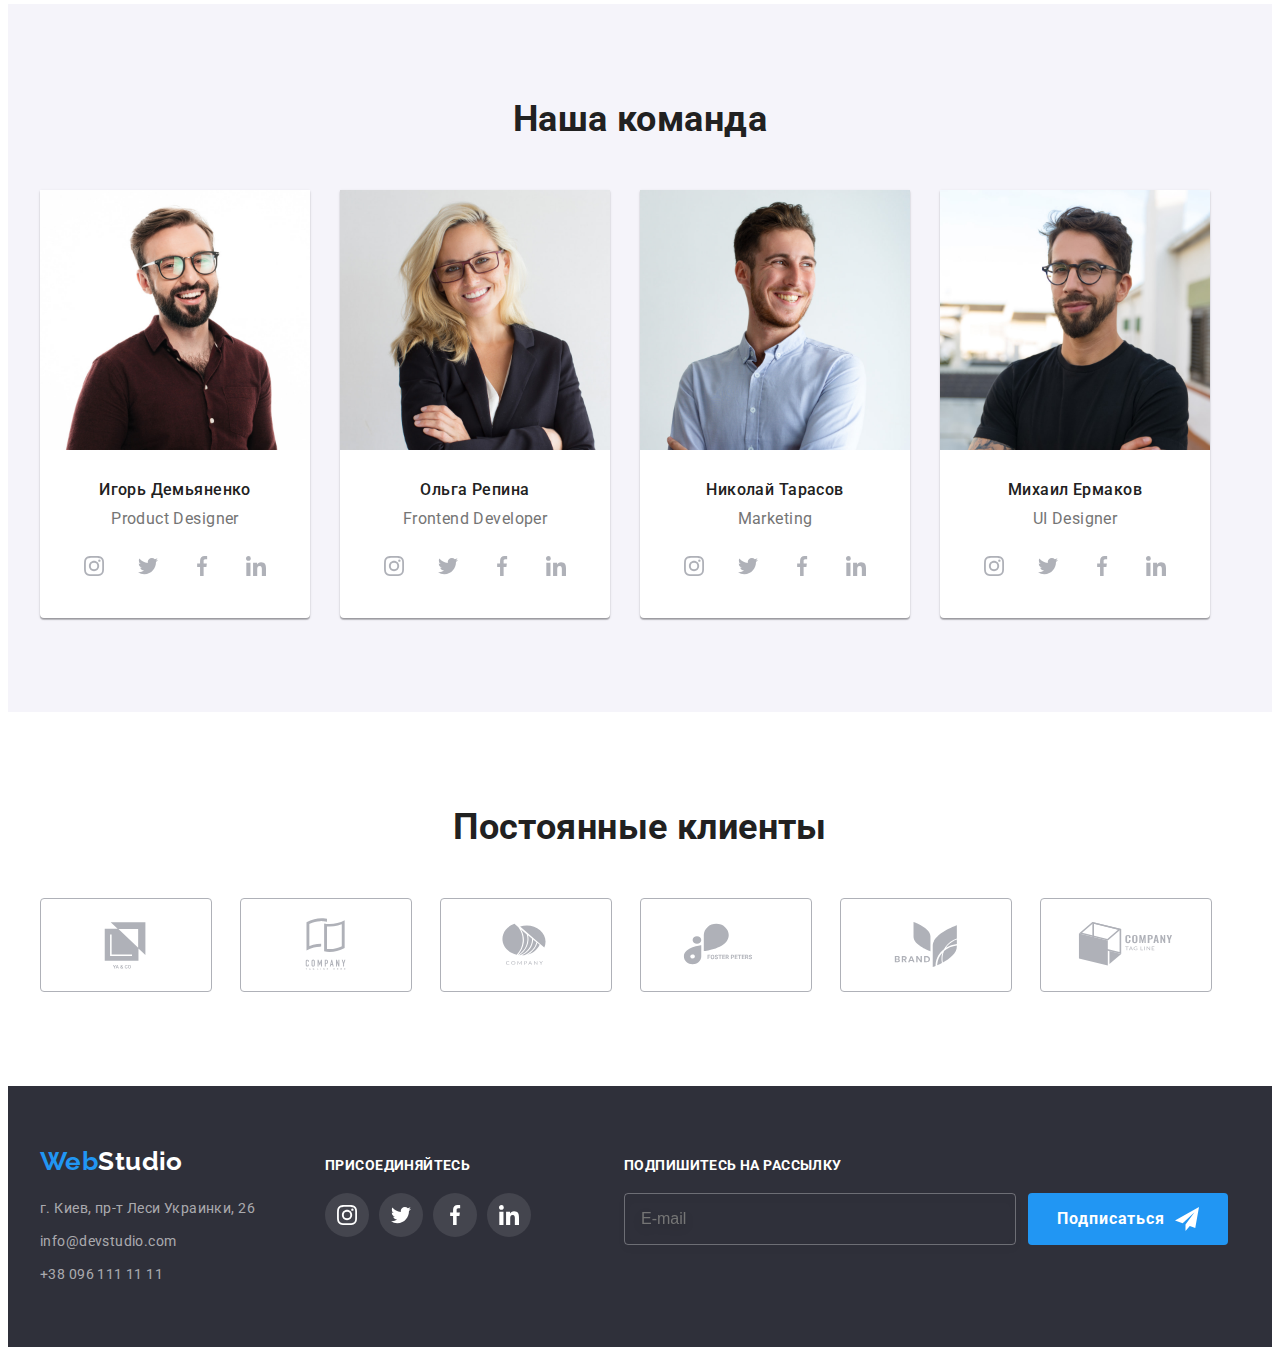
==== commit 903188b1: "finished hw7" ====
--- a/index.html
+++ b/index.html
@@ -52,21 +52,21 @@
                     <form class="modal-form">
                         <label class="modal-form__group">
                             <span class="modal-form__label">Имя</span>
-                            <input class="modal-form__input" type="text" name="user-name">              
+                            <input class="modal-form__input" type="text" name="user-name" required>              
                             <svg class="modal-form__icon" width="18" height="18">
                                 <use href="./images/sprite.svg#icon-person"></use>
                             </svg>
                         </label>
                         <label class="modal-form__group">
                             <span class="modal-form__label">Телефон</span>
-                            <input class="modal-form__input" type="phone" name="user-phone">                
+                            <input class="modal-form__input" type="phone" name="user-phone" required>                
                             <svg class="modal-form__icon" width="18" height="18">
                                 <use href="./images/sprite.svg#icon-phone-form"></use>
                             </svg>
                         </label>
                         <label class="modal-form__group">     
                             <span class="modal-form__label">Почта</span>
-                            <input class="modal-form__input" type="mail" name="user-mail">                
+                            <input class="modal-form__input" type="mail" name="user-mail" required>                
                             <svg class="modal-form__icon" width="18" height="18">
                                 <use href="./images/sprite.svg#icon-email"></use>
                             </svg>
--- a/css/main.min.css
+++ b/css/main.min.css
@@ -1 +1 @@
-:root{--main-font: "Roboto", sans-serif;--secondary-font: "Raleway", sans-serif;--primary-text-color: #757575;--title-text-color: #212121;--accent-color: #2196F3;--white: #FFFFFF;--footer: #2F303A;--backround-color: #F5F4FA;--logo: #000000;--footer-adress: rgba(255, 255, 255, 0.6);--hero: rgba(47, 48, 58, 0.4);--icon: #AFB1B8}.visually-hidden{position:absolute;width:1px;height:1px;margin:-1px;border:0;padding:0;white-space:nowrap;-webkit-clip-path:inset(100%);clip-path:inset(100%);clip:rect(0 0 0 0);overflow:hidden}body{background-color:var(--white);color:var(--primary-text-color);font-family:var(--main-font);font-weight:400;font-size:14px;letter-spacing:.03em}.section{padding-top:94px;padding-bottom:94px}.section-title{color:var(--title-text-color);font-weight:700;font-size:36px;line-height:1.17;text-align:center;margin-top:0px;margin-bottom:50px;margin-left:auto;margin-right:auto}.section-list{display:-webkit-box;display:-ms-flexbox;display:flex}.section-item:not(:last-child){margin-right:30px}.footer-title{display:block;font-size:14px;font-weight:700;line-height:16px;text-transform:uppercase;color:var(--white);margin-bottom:20px}.header-portfolio{border-bottom:1px solid #ececec}ul{list-style:none;padding:0;margin:0}h1,h2,h3,p{margin:0}img{display:block;max-width:100%;max-height:100%;height:auto}.container{margin-left:auto;margin-right:auto;width:1200px;padding-left:15px;padding-right:15px}.logo{display:-webkit-box;display:-ms-flexbox;display:flex;color:var(--accent-color);font-family:var(--secondary-font);font-weight:700;font-size:26px;line-height:1.19;text-decoration:none}.logo__header{padding-top:24px;padding-bottom:25px}.logo__header--black{color:var(--logo)}.logo__footer{margin-bottom:20px}.logo__footer--white{color:var(--white)}.btn{color:var(--white);background-color:var(--accent-color);font-family:inherit;font-weight:700;font-size:16px;line-height:1.88;display:inline-block;-webkit-box-align:center;-ms-flex-align:center;align-items:center;text-align:center;letter-spacing:.06em;cursor:pointer;padding:10px auto;border-radius:4px;border:none;min-width:200px;min-height:50px;-webkit-transition:background-color 250ms cubic-bezier(0.4, 0, 0.2, 1);transition:background-color 250ms cubic-bezier(0.4, 0, 0.2, 1)}.btn:hover,.btn:focus{background-color:var(--primary-text-color)}.backdrop{position:fixed;top:0;left:0;width:100%;height:100%;background-color:rgba(0,0,0,.2);opacity:1;-webkit-transition:opacity 250ms cubic-bezier(0.4, 0, 0.2, 1);transition:opacity 250ms cubic-bezier(0.4, 0, 0.2, 1)}.backdrop.is-hidden{opacity:0;pointer-events:none}.modal-btn{display:-webkit-box;display:-ms-flexbox;display:flex;-webkit-box-align:center;-ms-flex-align:center;align-items:center;-webkit-box-pack:center;-ms-flex-pack:center;justify-content:center;position:absolute;top:8px;right:8px;width:30px;height:30px;padding:0;border:1px solid rgba(0,0,0,.1);border-radius:50%;background-color:rgba(0,0,0,0);cursor:pointer}.backdrop.is-hidden .modal-wrapper{-webkit-transform:translate(-50%, -50%) scale(0.8);transform:translate(-50%, -50%) scale(0.8)}.modal-wrapper{position:absolute;top:50%;left:50%;padding:40px;background-color:var(--white);width:528px;-webkit-box-shadow:0px 1px 3px rgba(0,0,0,.12),0px 1px 1px rgba(0,0,0,.14),0px 2px 1px rgba(0,0,0,.2);box-shadow:0px 1px 3px rgba(0,0,0,.12),0px 1px 1px rgba(0,0,0,.14),0px 2px 1px rgba(0,0,0,.2);border-radius:4px;-webkit-transform:translate(-50%, -50%) scale(1);transform:translate(-50%, -50%) scale(1);-webkit-transition:-webkit-transform 250ms cubic-bezier(0.4, 0, 0.2, 1);transition:-webkit-transform 250ms cubic-bezier(0.4, 0, 0.2, 1);transition:transform 250ms cubic-bezier(0.4, 0, 0.2, 1);transition:transform 250ms cubic-bezier(0.4, 0, 0.2, 1), -webkit-transform 250ms cubic-bezier(0.4, 0, 0.2, 1)}.modal-icon{fill:var(--logo);-webkit-transition:fill 250ms cubic-bezier(0.4, 0, 0.2, 1);transition:fill 250ms cubic-bezier(0.4, 0, 0.2, 1)}.modal-btn:hover .modal-icon,.modal-btn:focus-within .modal-icon{fill:var(--accent-color)}.modal-title{display:block;margin-bottom:12px;font-weight:700;font-size:20px;line-height:1.15;text-align:center;color:var(--title-text-color)}.modal-form__group{position:relative;display:block;margin-bottom:10px}.modal-form__icon{position:absolute;bottom:11px;left:12px;-webkit-transition:fill 250ms cubic-bezier(0.4, 0, 0.2, 1);transition:fill 250ms cubic-bezier(0.4, 0, 0.2, 1)}.modal-form__group:hover .modal-form__icon,.modal-form__group:focus-within .modal-form__icon{fill:var(--accent-color)}.modal-form__label{display:block;margin-bottom:4px;text-align:left;font-weight:400;font-size:12px;line-height:1.17;letter-spacing:.01em;color:var(--primary-text-color)}.modal-form__input{width:100%;padding:11px 35px;outline:rgba(0,0,0,0);border-radius:4px;border:1px solid rgba(33,33,33,.2);-webkit-transition:border 250ms cubic-bezier(0.4, 0, 0.2, 1);transition:border 250ms cubic-bezier(0.4, 0, 0.2, 1)}.modal-form__group:hover .modal-form__input,.modal-form__group:focus-within .modal-form__input{border:1px solid var(--accent-color)}.modal-form__text{resize:none;width:100%;padding:12px 16px;outline:rgba(0,0,0,0);border-radius:4px;border:1px solid rgba(33,33,33,.2);-webkit-transition:border 250ms cubic-bezier(0.4, 0, 0.2, 1);transition:border 250ms cubic-bezier(0.4, 0, 0.2, 1)}.modal-form__group:hover .modal-form__text,.modal-form__group:focus-within .modal-form__text{border:1px solid var(--accent-color)}.modal-form__policy-group{display:-webkit-box;display:-ms-flexbox;display:flex;-webkit-box-align:center;-ms-flex-align:center;align-items:center;-webkit-box-pack:center;-ms-flex-pack:center;justify-content:center}.modal-form__custom-checkbox{width:16px;height:15px;margin-right:10px;display:-webkit-box;display:-ms-flexbox;display:flex;-webkit-box-align:center;-ms-flex-align:center;align-items:center;-webkit-box-pack:center;-ms-flex-pack:center;justify-content:center;outline:2px solid #212121;outline-offset:-2px;border-radius:3px;-webkit-transition:backround-color 250ms cubic-bezier(0.4, 0, 0.2, 1);transition:backround-color 250ms cubic-bezier(0.4, 0, 0.2, 1);-webkit-transition:outline 250ms cubic-bezier(0.4, 0, 0.2, 1);transition:outline 250ms cubic-bezier(0.4, 0, 0.2, 1)}.modal-form__custom-icon{opacity:0;-webkit-transition:opacity 250ms cubic-bezier(0.4, 0, 0.2, 1);transition:opacity 250ms cubic-bezier(0.4, 0, 0.2, 1);-webkit-transition:color 250ms cubic-bezier(0.4, 0, 0.2, 1);transition:color 250ms cubic-bezier(0.4, 0, 0.2, 1)}.modal-form__checkbox:checked+.modal-form__custom-checkbox .modal-form__custom-icon{opacity:1;fill:var(--white)}.modal-form__checkbox:checked+.modal-form__custom-checkbox{background-color:var(--accent-color);outline:rgba(0,0,0,0)}.modal-form__accent-discription{color:var(--accent-color)}.modal-form__btn{margin-top:30px}.socials-list{display:-webkit-box;display:-ms-flexbox;display:flex;-webkit-box-pack:center;-ms-flex-pack:center;justify-content:center;-webkit-box-align:center;-ms-flex-align:center;align-items:center}.socials-list__item:not(:last-child){margin-right:10px}.socials-list__link{display:-webkit-box;display:-ms-flexbox;display:flex;-webkit-box-align:center;-ms-flex-align:center;align-items:center;-webkit-box-pack:center;-ms-flex-pack:center;justify-content:center;width:44px;height:44px;background-color:var(--white);border-radius:50%;-webkit-transition:background-color 250ms cubic-bezier(0.4, 0, 0.2, 1);transition:background-color 250ms cubic-bezier(0.4, 0, 0.2, 1)}.socials-list__link--dark{background-color:rgba(255,255,255,.1);-webkit-transition:background-color 250ms cubic-bezier(0.4, 0, 0.2, 1);transition:background-color 250ms cubic-bezier(0.4, 0, 0.2, 1)}.socials-list__link:focus,.socials-list__link:hover{background-color:var(--accent-color)}.socials-list__icon{fill:var(--icon);-webkit-transition:fill 250ms cubic-bezier(0.4, 0, 0.2, 1);transition:fill 250ms cubic-bezier(0.4, 0, 0.2, 1)}.socials-list__icon--white{fill:var(--white)}.socials-list__link:hover .socials-list__icon,.socials-list__link:focus .socials-list__icon{fill:var(--white)}.subscribe-form__group{display:-webkit-box;display:-ms-flexbox;display:flex}.subscribe-form__btn{display:-webkit-box;display:-ms-flexbox;display:flex;-webkit-box-align:center;-ms-flex-align:center;align-items:center;-webkit-box-pack:center;-ms-flex-pack:center;justify-content:center}.subscribe-form__icon{fill:var(--white);margin-left:10px}.subscribe-form__input{width:358px;font-weight:400;font-size:16px;line-height:1.25;color:var(--white);background-color:rgba(0,0,0,0);margin-right:12px;padding:15px 16px;border:1px solid rgba(255,255,255,.3);-webkit-filter:drop-shadow(0px 4px 4px rgba(0, 0, 0, 0.15));filter:drop-shadow(0px 4px 4px rgba(0, 0, 0, 0.15));border-radius:4px;outline:none;-webkit-transition:border 250ms cubic-bezier(0.4, 0, 0.2, 1);transition:border 250ms cubic-bezier(0.4, 0, 0.2, 1)}.subscribe-form__input:hover,.subscribe-form__input:focus{border:1px solid var(--accent-color)}.site-nav__icon{display:-webkit-box;display:-ms-flexbox;display:flex;margin-right:10px;fill:currentColor}.header__container{display:-webkit-box;display:-ms-flexbox;display:flex;-webkit-box-align:center;-ms-flex-align:center;align-items:center}.site-nav__link--curent{position:relative;color:var(--accent-color)}.site-nav__link--curent::after{content:"";position:absolute;right:0;bottom:0;width:100%;height:4px;background-color:var(--accent-color);border-radius:2px}.main-nav{display:-webkit-box;display:-ms-flexbox;display:flex;-webkit-box-pack:center;-ms-flex-pack:center;justify-content:center;-webkit-box-align:center;-ms-flex-align:center;align-items:center}.site-nav{display:-webkit-box;display:-ms-flexbox;display:flex;-webkit-box-pack:center;-ms-flex-pack:center;justify-content:center;-webkit-box-align:center;-ms-flex-align:center;align-items:center;margin-left:93px;font-weight:500;line-height:1.14;letter-spacing:.02em;text-decoration:none}.site-nav__item:not(:last-child){margin-right:50px}.site-nav__link{display:-webkit-box;display:-ms-flexbox;display:flex;padding-top:32px;padding-bottom:32px;color:var(--title-text-color);font-weight:500;line-height:1.14;letter-spacing:.02em;text-decoration:none;-webkit-transition:color 250ms cubic-bezier(0.4, 0, 0.2, 1);transition:color 250ms cubic-bezier(0.4, 0, 0.2, 1)}.site-nav__link--primary{color:var(--primary-text-color)}.site-nav__link:hover,.site-nav__link:focus{color:var(--accent-color);fill:currentColor}.header__site-nav{margin-left:auto}.hero{background-image:-webkit-gradient(linear, left top, left bottom, from(var(--hero)), to(var(--hero))),url(../images/logo/logo.jpg);background-image:linear-gradient(var(--hero), var(--hero)),url(../images/logo/logo.jpg);background-repeat:no-repeat;background-position:center;background-size:cover;max-width:1600px;max-height:600px;margin-left:auto;margin-right:auto;background-color:var(--footer);text-align:center;padding-top:200px;padding-bottom:200px}.hero__section-title{width:696px;color:var(--white);font-weight:900;font-size:44px;line-height:1.36;letter-spacing:.06em;text-transform:uppercase;margin-bottom:30px}.benefits-card__icon{display:-webkit-box;display:-ms-flexbox;display:flex;-webkit-box-pack:center;-ms-flex-pack:center;justify-content:center;-webkit-box-align:center;-ms-flex-align:center;align-items:center;background-color:var(--backround-color);border-radius:4px;width:270px;height:120px;margin-bottom:30px}.benefits-card__title{color:var(--title-text-color);font-weight:700;font-size:14px;line-height:1.14;text-transform:uppercase;margin-bottom:10px}.benefits-card__item{line-height:1.71;margin:0}.works__section-item{position:relative}.section-item__description{position:absolute;right:0;bottom:0;width:100%;height:70px;display:-webkit-box;display:-ms-flexbox;display:flex;-webkit-box-pack:center;-ms-flex-pack:center;justify-content:center;-webkit-box-align:center;-ms-flex-align:center;align-items:center;font-weight:700;line-height:1.14;text-align:center;text-transform:uppercase;color:var(--white);background-color:rgba(47,48,58,.8)}.works{padding-top:0}.team__section-item{background-color:var(--white);-webkit-box-shadow:0px 1px 3px rgba(0,0,0,.12),0px 1px 1px rgba(0,0,0,.14),0px 2px 1px rgba(0,0,0,.2);box-shadow:0px 1px 3px rgba(0,0,0,.12),0px 1px 1px rgba(0,0,0,.14),0px 2px 1px rgba(0,0,0,.2);border-radius:0px 0px 4px 4px}.team-card{padding-top:30px;padding-bottom:30px}.team{background-color:var(--backround-color);padding-top:94px;padding-bottom:94px}.team-card__title{color:var(--title-text-color);font-weight:500;font-size:16px;line-height:1.19;text-align:center;margin-bottom:10px}.team-card__item{font-size:16px;line-height:1.19;text-align:center;margin-bottom:16px}.clients-list{display:-webkit-box;display:-ms-flexbox;display:flex}.clients-list__item{width:100%}.clients-list__logo{display:-webkit-box;display:-ms-flexbox;display:flex;width:170px;height:92px;-webkit-box-pack:center;-ms-flex-pack:center;justify-content:center;-webkit-box-align:center;-ms-flex-align:center;align-items:center;border:1px solid var(--icon);border-radius:4px;cursor:pointer;-webkit-transition:color 250ms cubic-bezier(0.4, 0, 0.2, 1);transition:color 250ms cubic-bezier(0.4, 0, 0.2, 1)}.clients-list__logo:hover,.clients-list__logo:focus{border:1px solid var(--accent-color)}.clients-list__icon{fill:var(--icon);-webkit-transition:fill 250ms cubic-bezier(0.4, 0, 0.2, 1);transition:fill 250ms cubic-bezier(0.4, 0, 0.2, 1)}.clients-list__logo:focus .clients-list__icon,.clients-list__logo:hover .clients-list__icon{fill:var(--accent-color)}.footer-socials{margin-right:93px}.container-adress{margin-right:70px}.container.footer{-webkit-box-align:baseline;-ms-flex-align:baseline;align-items:baseline;display:-webkit-box;display:-ms-flexbox;display:flex}.main-footer{display:-webkit-box;display:-ms-flexbox;display:flex;background-color:var(--footer);padding-top:60px;padding-bottom:60px}.footer-list__link--map{color:var(--white);text-decoration:none;-webkit-transition:color 250ms cubic-bezier(0.4, 0, 0.2, 1);transition:color 250ms cubic-bezier(0.4, 0, 0.2, 1)}.footer-list__link--map:hover,.footer-list__link--map:focus{color:var(--accent-color)}.footer-list__link{color:var(--footer-adress);text-decoration:none;-webkit-transition:color 250ms cubic-bezier(0.4, 0, 0.2, 1);transition:color 250ms cubic-bezier(0.4, 0, 0.2, 1)}.footer-list__link:hover,.footer-list__link:focus{color:var(--accent-color)}.footer-list{font-style:normal;line-height:1.71}.footer-list__item:not(:last-child){margin-bottom:9px}.filters-list__button{padding:6px 22px;cursor:pointer;font-family:"Roboto";font-weight:500;font-size:16px;line-height:1.62;text-align:center;letter-spacing:.03em;color:var(--title-text-color);background-color:var(--backround-color);border-radius:4px;border:none;-webkit-transition:color 250ms cubic-bezier(0.4, 0, 0.2, 1),background-color 250ms cubic-bezier(0.4, 0, 0.2, 1),-webkit-box-shadow 250ms cubic-bezier(0.4, 0, 0.2, 1);transition:color 250ms cubic-bezier(0.4, 0, 0.2, 1),background-color 250ms cubic-bezier(0.4, 0, 0.2, 1),-webkit-box-shadow 250ms cubic-bezier(0.4, 0, 0.2, 1);transition:box-shadow 250ms cubic-bezier(0.4, 0, 0.2, 1),color 250ms cubic-bezier(0.4, 0, 0.2, 1),background-color 250ms cubic-bezier(0.4, 0, 0.2, 1);transition:box-shadow 250ms cubic-bezier(0.4, 0, 0.2, 1),color 250ms cubic-bezier(0.4, 0, 0.2, 1),background-color 250ms cubic-bezier(0.4, 0, 0.2, 1),-webkit-box-shadow 250ms cubic-bezier(0.4, 0, 0.2, 1)}.filters-list__button:hover,.filters-list__button:focus{color:var(--white);background-color:var(--accent-color);-webkit-box-shadow:0px 3px 1px rgba(0,0,0,.1),0px 1px 2px rgba(0,0,0,.08),0px 2px 2px rgba(0,0,0,.12);box-shadow:0px 3px 1px rgba(0,0,0,.1),0px 1px 2px rgba(0,0,0,.08),0px 2px 2px rgba(0,0,0,.12)}.filters-list{display:-webkit-box;display:-ms-flexbox;display:flex;-webkit-box-pack:center;-ms-flex-pack:center;justify-content:center;-webkit-box-align:center;-ms-flex-align:center;align-items:center}.filters-list__item:not(:last-child){margin-right:8px}.projects-list{display:-webkit-box;display:-ms-flexbox;display:flex;-ms-flex-wrap:wrap;flex-wrap:wrap;margin-top:50px}.projects-border{border:1px solid #eee;border-top:none;padding:20px 24px}.projects-list__item{margin-bottom:30px;margin-right:30px}.projects-list__item:nth-child(3n){margin-right:0}.projects-list__item:nth-last-child(-n+3){margin-bottom:0}.projects{position:relative;overflow:hidden}.projects__txt{position:absolute;width:100%;height:100%;top:0;left:0;-webkit-transform:translateY(100%);transform:translateY(100%);padding:63px 24px;font-size:18px;line-height:1.56;color:var(--white);background-color:rgba(33,150,243,.9);-webkit-transition:-webkit-transform 250ms cubic-bezier(0.4, 0, 0.2, 1);transition:-webkit-transform 250ms cubic-bezier(0.4, 0, 0.2, 1);transition:transform 250ms cubic-bezier(0.4, 0, 0.2, 1);transition:transform 250ms cubic-bezier(0.4, 0, 0.2, 1), -webkit-transform 250ms cubic-bezier(0.4, 0, 0.2, 1)}.projects-list__href:hover .projects__txt,.projects-list__href:focus .projects__txt{-webkit-transform:translateY(0);transform:translateY(0);opacity:1}.projects-list__title{color:var(--title-text-color);font-weight:700;font-size:18px;line-height:2;letter-spacing:.06em;margin-bottom:4px}.projects-list__lead{color:var(--primary-text-color);font-size:16px;line-height:1.9}.projects-list__href{display:block;text-decoration:none;-webkit-transition:-webkit-box-shadow 250ms cubic-bezier(0.4, 0, 0.2, 1);transition:-webkit-box-shadow 250ms cubic-bezier(0.4, 0, 0.2, 1);transition:box-shadow 250ms cubic-bezier(0.4, 0, 0.2, 1);transition:box-shadow 250ms cubic-bezier(0.4, 0, 0.2, 1), -webkit-box-shadow 250ms cubic-bezier(0.4, 0, 0.2, 1)}.projects-list__href:hover,.projects-list__href:focus{-webkit-box-shadow:0px 1px 1px rgba(0,0,0,.12),0px 4px 4px rgba(0,0,0,.06),1px 4px 6px rgba(0,0,0,.16);box-shadow:0px 1px 1px rgba(0,0,0,.12),0px 4px 4px rgba(0,0,0,.06),1px 4px 6px rgba(0,0,0,.16);-webkit-transform:translateY(0);transform:translateY(0);opacity:1}/*# sourceMappingURL=main.min.css.map */+:root{--main-font: "Roboto", sans-serif;--secondary-font: "Raleway", sans-serif;--primary-text-color: #757575;--title-text-color: #212121;--accent-color: #2196F3;--white: #FFFFFF;--footer: #2F303A;--backround-color: #F5F4FA;--logo: #000000;--footer-adress: rgba(255, 255, 255, 0.6);--hero: rgba(47, 48, 58, 0.4);--icon: #AFB1B8}.visually-hidden{position:absolute;width:1px;height:1px;margin:-1px;border:0;padding:0;white-space:nowrap;-webkit-clip-path:inset(100%);clip-path:inset(100%);clip:rect(0 0 0 0);overflow:hidden}body{background-color:var(--white);color:var(--primary-text-color);font-family:var(--main-font);font-weight:400;font-size:14px;letter-spacing:.03em}.section{padding-top:94px;padding-bottom:94px}.section-title{color:var(--title-text-color);font-weight:700;font-size:36px;line-height:1.17;text-align:center;margin-top:0px;margin-bottom:50px;margin-left:auto;margin-right:auto}.section-list{display:-webkit-box;display:-ms-flexbox;display:flex}.section-item:not(:last-child){margin-right:30px}.footer-title{display:block;font-size:14px;font-weight:700;line-height:16px;text-transform:uppercase;color:var(--white);margin-bottom:20px}.header-portfolio{border-bottom:1px solid #ececec}ul{list-style:none;padding:0;margin:0}h1,h2,h3,p{margin:0}img{display:block;max-width:100%;max-height:100%;height:auto}.container{margin-left:auto;margin-right:auto;width:1200px;padding-left:15px;padding-right:15px}.logo{display:-webkit-box;display:-ms-flexbox;display:flex;color:var(--accent-color);font-family:var(--secondary-font);font-weight:700;font-size:26px;line-height:1.19;text-decoration:none}.logo__header{padding-top:24px;padding-bottom:25px}.logo__header--black{color:var(--logo)}.logo__footer{margin-bottom:20px}.logo__footer--white{color:var(--white)}.btn{color:var(--white);background-color:var(--accent-color);font-family:inherit;font-weight:700;font-size:16px;line-height:1.88;display:inline-block;-webkit-box-align:center;-ms-flex-align:center;align-items:center;text-align:center;letter-spacing:.06em;cursor:pointer;padding:10px auto;border-radius:4px;border:none;min-width:200px;min-height:50px;-webkit-transition:background-color 250ms cubic-bezier(0.4, 0, 0.2, 1);transition:background-color 250ms cubic-bezier(0.4, 0, 0.2, 1)}.btn:hover,.btn:focus{background-color:var(--primary-text-color)}.backdrop{position:fixed;top:0;left:0;width:100%;height:100%;background-color:rgba(0,0,0,.2);opacity:1;-webkit-transition:opacity 250ms cubic-bezier(0.4, 0, 0.2, 1);transition:opacity 250ms cubic-bezier(0.4, 0, 0.2, 1)}.backdrop.is-hidden{opacity:0;pointer-events:none}.modal-btn{display:-webkit-box;display:-ms-flexbox;display:flex;-webkit-box-align:center;-ms-flex-align:center;align-items:center;-webkit-box-pack:center;-ms-flex-pack:center;justify-content:center;position:absolute;top:8px;right:8px;width:30px;height:30px;padding:0;border:1px solid rgba(0,0,0,.1);border-radius:50%;background-color:rgba(0,0,0,0);cursor:pointer}.backdrop.is-hidden .modal-wrapper{-webkit-transform:translate(-50%, -50%) scale(0.8);transform:translate(-50%, -50%) scale(0.8)}.modal-wrapper{position:absolute;top:50%;left:50%;padding:40px;background-color:var(--white);width:528px;-webkit-box-shadow:0px 1px 3px rgba(0,0,0,.12),0px 1px 1px rgba(0,0,0,.14),0px 2px 1px rgba(0,0,0,.2);box-shadow:0px 1px 3px rgba(0,0,0,.12),0px 1px 1px rgba(0,0,0,.14),0px 2px 1px rgba(0,0,0,.2);border-radius:4px;-webkit-transform:translate(-50%, -50%) scale(1);transform:translate(-50%, -50%) scale(1);-webkit-transition:-webkit-transform 250ms cubic-bezier(0.4, 0, 0.2, 1);transition:-webkit-transform 250ms cubic-bezier(0.4, 0, 0.2, 1);transition:transform 250ms cubic-bezier(0.4, 0, 0.2, 1);transition:transform 250ms cubic-bezier(0.4, 0, 0.2, 1), -webkit-transform 250ms cubic-bezier(0.4, 0, 0.2, 1)}.modal-icon{fill:var(--logo);-webkit-transition:fill 250ms cubic-bezier(0.4, 0, 0.2, 1);transition:fill 250ms cubic-bezier(0.4, 0, 0.2, 1)}.modal-btn:hover .modal-icon,.modal-btn:focus-within .modal-icon{fill:var(--accent-color)}.modal-title{display:block;margin-bottom:12px;font-weight:700;font-size:20px;line-height:1.15;text-align:center;color:var(--title-text-color)}.modal-form__group{position:relative;display:block;margin-bottom:10px}.modal-form__icon{position:absolute;bottom:11px;left:12px;-webkit-transition:fill 250ms cubic-bezier(0.4, 0, 0.2, 1);transition:fill 250ms cubic-bezier(0.4, 0, 0.2, 1)}.modal-form__group:hover .modal-form__icon,.modal-form__group:focus-within .modal-form__icon{fill:var(--accent-color)}.modal-form__label{display:block;margin-bottom:4px;text-align:left;font-weight:400;font-size:12px;line-height:1.17;letter-spacing:.01em;color:var(--primary-text-color)}.modal-form__input{width:100%;padding:11px 35px;outline:rgba(0,0,0,0);border-radius:4px;border:1px solid rgba(33,33,33,.2);-webkit-transition:border 250ms cubic-bezier(0.4, 0, 0.2, 1);transition:border 250ms cubic-bezier(0.4, 0, 0.2, 1)}.modal-form__group:hover .modal-form__input,.modal-form__group:focus-within .modal-form__input{border:1px solid var(--accent-color)}.modal-form__text{resize:none;width:100%;padding:12px 16px;outline:rgba(0,0,0,0);border-radius:4px;border:1px solid rgba(33,33,33,.2);-webkit-transition:border 250ms cubic-bezier(0.4, 0, 0.2, 1);transition:border 250ms cubic-bezier(0.4, 0, 0.2, 1)}.modal-form__group:hover .modal-form__text,.modal-form__group:focus-within .modal-form__text{border:1px solid var(--accent-color)}.modal-form__policy-group{display:-webkit-box;display:-ms-flexbox;display:flex;-webkit-box-align:center;-ms-flex-align:center;align-items:center;-webkit-box-pack:center;-ms-flex-pack:center;justify-content:center}.modal-form__custom-checkbox{width:16px;height:15px;margin-right:10px;display:-webkit-box;display:-ms-flexbox;display:flex;-webkit-box-align:center;-ms-flex-align:center;align-items:center;-webkit-box-pack:center;-ms-flex-pack:center;justify-content:center;outline:2px solid #212121;outline-offset:-2px;border-radius:3px;-webkit-transition:backround-color 250ms cubic-bezier(0.4, 0, 0.2, 1);transition:backround-color 250ms cubic-bezier(0.4, 0, 0.2, 1);-webkit-transition:outline 250ms cubic-bezier(0.4, 0, 0.2, 1);transition:outline 250ms cubic-bezier(0.4, 0, 0.2, 1)}.modal-form__custom-icon{opacity:0;-webkit-transition:opacity 250ms cubic-bezier(0.4, 0, 0.2, 1);transition:opacity 250ms cubic-bezier(0.4, 0, 0.2, 1);-webkit-transition:color 250ms cubic-bezier(0.4, 0, 0.2, 1);transition:color 250ms cubic-bezier(0.4, 0, 0.2, 1)}.modal-form__checkbox:checked+.modal-form__custom-checkbox .modal-form__custom-icon{opacity:1;fill:var(--white)}.modal-form__checkbox:checked+.modal-form__custom-checkbox{background-color:var(--accent-color);outline:rgba(0,0,0,0)}.modal-form__accent-discription{color:var(--accent-color)}.modal-form__btn{margin-top:30px}.socials-list{display:-webkit-box;display:-ms-flexbox;display:flex;-webkit-box-pack:center;-ms-flex-pack:center;justify-content:center;-webkit-box-align:center;-ms-flex-align:center;align-items:center}.socials-list__item:not(:last-child){margin-right:10px}.socials-list__link{display:-webkit-box;display:-ms-flexbox;display:flex;-webkit-box-align:center;-ms-flex-align:center;align-items:center;-webkit-box-pack:center;-ms-flex-pack:center;justify-content:center;width:44px;height:44px;background-color:var(--white);border-radius:50%;-webkit-transition:background-color 250ms cubic-bezier(0.4, 0, 0.2, 1);transition:background-color 250ms cubic-bezier(0.4, 0, 0.2, 1)}.socials-list__link--dark{background-color:rgba(255,255,255,.1);-webkit-transition:background-color 250ms cubic-bezier(0.4, 0, 0.2, 1);transition:background-color 250ms cubic-bezier(0.4, 0, 0.2, 1)}.socials-list__link:focus,.socials-list__link:hover{background-color:var(--accent-color)}.socials-list__icon{fill:var(--icon);-webkit-transition:fill 250ms cubic-bezier(0.4, 0, 0.2, 1);transition:fill 250ms cubic-bezier(0.4, 0, 0.2, 1)}.socials-list__icon--white{fill:var(--white)}.socials-list__link:hover .socials-list__icon,.socials-list__link:focus .socials-list__icon{fill:var(--white)}.subscribe-form__group{display:-webkit-box;display:-ms-flexbox;display:flex}.subscribe-form__btn{display:-webkit-box;display:-ms-flexbox;display:flex;-webkit-box-align:center;-ms-flex-align:center;align-items:center;-webkit-box-pack:center;-ms-flex-pack:center;justify-content:center}.subscribe-form__icon{fill:var(--white);margin-left:10px}.subscribe-form__input{width:358px;font-weight:400;font-size:16px;line-height:1.25;color:var(--white);background-color:rgba(0,0,0,0);margin-right:12px;padding:15px 16px;border:1px solid rgba(255,255,255,.3);-webkit-filter:drop-shadow(0px 4px 4px rgba(0, 0, 0, 0.15));filter:drop-shadow(0px 4px 4px rgba(0, 0, 0, 0.15));border-radius:4px;outline:none;-webkit-transition:border 250ms cubic-bezier(0.4, 0, 0.2, 1);transition:border 250ms cubic-bezier(0.4, 0, 0.2, 1)}.subscribe-form__input:hover,.subscribe-form__input:focus{border:1px solid var(--accent-color)}.site-nav__icon{display:-webkit-box;display:-ms-flexbox;display:flex;margin-right:10px;fill:currentColor}.header__container{display:-webkit-box;display:-ms-flexbox;display:flex;-webkit-box-align:center;-ms-flex-align:center;align-items:center}.main-nav{display:-webkit-box;display:-ms-flexbox;display:flex;-webkit-box-pack:center;-ms-flex-pack:center;justify-content:center;-webkit-box-align:center;-ms-flex-align:center;align-items:center}.site-nav__link{display:-webkit-box;display:-ms-flexbox;display:flex;padding-top:32px;padding-bottom:32px;color:var(--title-text-color);font-weight:500;line-height:1.14;letter-spacing:.02em;text-decoration:none;-webkit-transition:color 250ms cubic-bezier(0.4, 0, 0.2, 1);transition:color 250ms cubic-bezier(0.4, 0, 0.2, 1)}.site-nav__link--primary{color:var(--primary-text-color)}.site-nav__link:hover,.site-nav__link:focus{color:var(--accent-color);fill:currentColor}.site-nav__link--curent{position:relative;color:var(--accent-color)}.site-nav__link--curent::after{content:"";position:absolute;right:0;bottom:0;width:100%;height:4px;background-color:var(--accent-color);border-radius:2px}.site-nav{display:-webkit-box;display:-ms-flexbox;display:flex;-webkit-box-pack:center;-ms-flex-pack:center;justify-content:center;-webkit-box-align:center;-ms-flex-align:center;align-items:center;margin-left:93px;font-weight:500;line-height:1.14;letter-spacing:.02em;text-decoration:none}.site-nav__item:not(:last-child){margin-right:50px}.header__site-nav{margin-left:auto}.hero{background-image:-webkit-gradient(linear, left top, left bottom, from(var(--hero)), to(var(--hero))),url(../images/logo/logo.jpg);background-image:linear-gradient(var(--hero), var(--hero)),url(../images/logo/logo.jpg);background-repeat:no-repeat;background-position:center;background-size:cover;max-width:1600px;max-height:600px;margin-left:auto;margin-right:auto;background-color:var(--footer);text-align:center;padding-top:200px;padding-bottom:200px}.hero__section-title{width:696px;color:var(--white);font-weight:900;font-size:44px;line-height:1.36;letter-spacing:.06em;text-transform:uppercase;margin-bottom:30px}.benefits-card{display:-webkit-box;display:-ms-flexbox;display:flex;-webkit-box-pack:center;-ms-flex-pack:center;justify-content:center;-webkit-box-align:center;-ms-flex-align:center;align-items:center;background-color:var(--backround-color);border-radius:4px;width:270px;height:120px;margin-bottom:30px}.benefits-card__title{color:var(--title-text-color);font-weight:700;font-size:14px;line-height:1.14;text-transform:uppercase;margin-bottom:10px}.benefits-card__item{line-height:1.71;margin:0}.works__section-item{position:relative}.section-item__description{position:absolute;right:0;bottom:0;width:100%;height:70px;display:-webkit-box;display:-ms-flexbox;display:flex;-webkit-box-pack:center;-ms-flex-pack:center;justify-content:center;-webkit-box-align:center;-ms-flex-align:center;align-items:center;font-weight:700;line-height:1.14;text-align:center;text-transform:uppercase;color:var(--white);background-color:rgba(47,48,58,.8)}.works{padding-top:0}.team__section-item{background-color:var(--white);-webkit-box-shadow:0px 1px 3px rgba(0,0,0,.12),0px 1px 1px rgba(0,0,0,.14),0px 2px 1px rgba(0,0,0,.2);box-shadow:0px 1px 3px rgba(0,0,0,.12),0px 1px 1px rgba(0,0,0,.14),0px 2px 1px rgba(0,0,0,.2);border-radius:0px 0px 4px 4px}.team-card{padding-top:30px;padding-bottom:30px}.team{background-color:var(--backround-color);padding-top:94px;padding-bottom:94px}.team-card__title{color:var(--title-text-color);font-weight:500;font-size:16px;line-height:1.19;text-align:center;margin-bottom:10px}.team-card__item{font-size:16px;line-height:1.19;text-align:center;margin-bottom:16px}.clients-list{display:-webkit-box;display:-ms-flexbox;display:flex}.clients-list__item{width:100%}.clients-list__logo{display:-webkit-box;display:-ms-flexbox;display:flex;width:170px;height:92px;-webkit-box-pack:center;-ms-flex-pack:center;justify-content:center;-webkit-box-align:center;-ms-flex-align:center;align-items:center;border:1px solid var(--icon);border-radius:4px;cursor:pointer;-webkit-transition:color 250ms cubic-bezier(0.4, 0, 0.2, 1);transition:color 250ms cubic-bezier(0.4, 0, 0.2, 1)}.clients-list__logo:hover,.clients-list__logo:focus{border:1px solid var(--accent-color)}.clients-list__icon{fill:var(--icon);-webkit-transition:fill 250ms cubic-bezier(0.4, 0, 0.2, 1);transition:fill 250ms cubic-bezier(0.4, 0, 0.2, 1)}.clients-list__logo:focus .clients-list__icon,.clients-list__logo:hover .clients-list__icon{fill:var(--accent-color)}.footer-socials{margin-right:93px}.container-adress{margin-right:70px}.container.footer{-webkit-box-align:baseline;-ms-flex-align:baseline;align-items:baseline;display:-webkit-box;display:-ms-flexbox;display:flex}.main-footer{display:-webkit-box;display:-ms-flexbox;display:flex;background-color:var(--footer);padding-top:60px;padding-bottom:60px}.footer-list__link--map{color:var(--white);text-decoration:none;-webkit-transition:color 250ms cubic-bezier(0.4, 0, 0.2, 1);transition:color 250ms cubic-bezier(0.4, 0, 0.2, 1)}.footer-list__link--map:hover,.footer-list__link--map:focus{color:var(--accent-color)}.footer-list__link{color:var(--footer-adress);text-decoration:none;-webkit-transition:color 250ms cubic-bezier(0.4, 0, 0.2, 1);transition:color 250ms cubic-bezier(0.4, 0, 0.2, 1)}.footer-list__link:hover,.footer-list__link:focus{color:var(--accent-color)}.footer-list{font-style:normal;line-height:1.71}.footer-list__item:not(:last-child){margin-bottom:9px}.filters-list__button{padding:6px 22px;cursor:pointer;font-family:"Roboto";font-weight:500;font-size:16px;line-height:1.62;text-align:center;letter-spacing:.03em;color:var(--title-text-color);background-color:var(--backround-color);border-radius:4px;border:none;-webkit-transition:color 250ms cubic-bezier(0.4, 0, 0.2, 1),background-color 250ms cubic-bezier(0.4, 0, 0.2, 1),-webkit-box-shadow 250ms cubic-bezier(0.4, 0, 0.2, 1);transition:color 250ms cubic-bezier(0.4, 0, 0.2, 1),background-color 250ms cubic-bezier(0.4, 0, 0.2, 1),-webkit-box-shadow 250ms cubic-bezier(0.4, 0, 0.2, 1);transition:box-shadow 250ms cubic-bezier(0.4, 0, 0.2, 1),color 250ms cubic-bezier(0.4, 0, 0.2, 1),background-color 250ms cubic-bezier(0.4, 0, 0.2, 1);transition:box-shadow 250ms cubic-bezier(0.4, 0, 0.2, 1),color 250ms cubic-bezier(0.4, 0, 0.2, 1),background-color 250ms cubic-bezier(0.4, 0, 0.2, 1),-webkit-box-shadow 250ms cubic-bezier(0.4, 0, 0.2, 1)}.filters-list__button:hover,.filters-list__button:focus{color:var(--white);background-color:var(--accent-color);-webkit-box-shadow:0px 3px 1px rgba(0,0,0,.1),0px 1px 2px rgba(0,0,0,.08),0px 2px 2px rgba(0,0,0,.12);box-shadow:0px 3px 1px rgba(0,0,0,.1),0px 1px 2px rgba(0,0,0,.08),0px 2px 2px rgba(0,0,0,.12)}.filters-list{display:-webkit-box;display:-ms-flexbox;display:flex;-webkit-box-pack:center;-ms-flex-pack:center;justify-content:center;-webkit-box-align:center;-ms-flex-align:center;align-items:center}.filters-list__item:not(:last-child){margin-right:8px}.projects-list{display:-webkit-box;display:-ms-flexbox;display:flex;-ms-flex-wrap:wrap;flex-wrap:wrap;margin-top:50px}.projects-border{border:1px solid #eee;border-top:none;padding:20px 24px}.projects-list__item{margin-bottom:30px;margin-right:30px}.projects-list__item:nth-child(3n){margin-right:0}.projects-list__item:nth-last-child(-n+3){margin-bottom:0}.projects{position:relative;overflow:hidden}.projects__txt{position:absolute;width:100%;height:100%;top:0;left:0;-webkit-transform:translateY(100%);transform:translateY(100%);padding:63px 24px;font-size:18px;line-height:1.56;color:var(--white);background-color:rgba(33,150,243,.9);-webkit-transition:-webkit-transform 250ms cubic-bezier(0.4, 0, 0.2, 1);transition:-webkit-transform 250ms cubic-bezier(0.4, 0, 0.2, 1);transition:transform 250ms cubic-bezier(0.4, 0, 0.2, 1);transition:transform 250ms cubic-bezier(0.4, 0, 0.2, 1), -webkit-transform 250ms cubic-bezier(0.4, 0, 0.2, 1)}.projects-list__href:hover .projects__txt,.projects-list__href:focus .projects__txt{-webkit-transform:translateY(0);transform:translateY(0);opacity:1}.projects-list__title{color:var(--title-text-color);font-weight:700;font-size:18px;line-height:2;letter-spacing:.06em;margin-bottom:4px}.projects-list__lead{color:var(--primary-text-color);font-size:16px;line-height:1.9}.projects-list__href{display:block;text-decoration:none;-webkit-transition:-webkit-box-shadow 250ms cubic-bezier(0.4, 0, 0.2, 1);transition:-webkit-box-shadow 250ms cubic-bezier(0.4, 0, 0.2, 1);transition:box-shadow 250ms cubic-bezier(0.4, 0, 0.2, 1);transition:box-shadow 250ms cubic-bezier(0.4, 0, 0.2, 1), -webkit-box-shadow 250ms cubic-bezier(0.4, 0, 0.2, 1)}.projects-list__href:hover,.projects-list__href:focus{-webkit-box-shadow:0px 1px 1px rgba(0,0,0,.12),0px 4px 4px rgba(0,0,0,.06),1px 4px 6px rgba(0,0,0,.16);box-shadow:0px 1px 1px rgba(0,0,0,.12),0px 4px 4px rgba(0,0,0,.06),1px 4px 6px rgba(0,0,0,.16);-webkit-transform:translateY(0);transform:translateY(0);opacity:1}/*# sourceMappingURL=main.min.css.map */